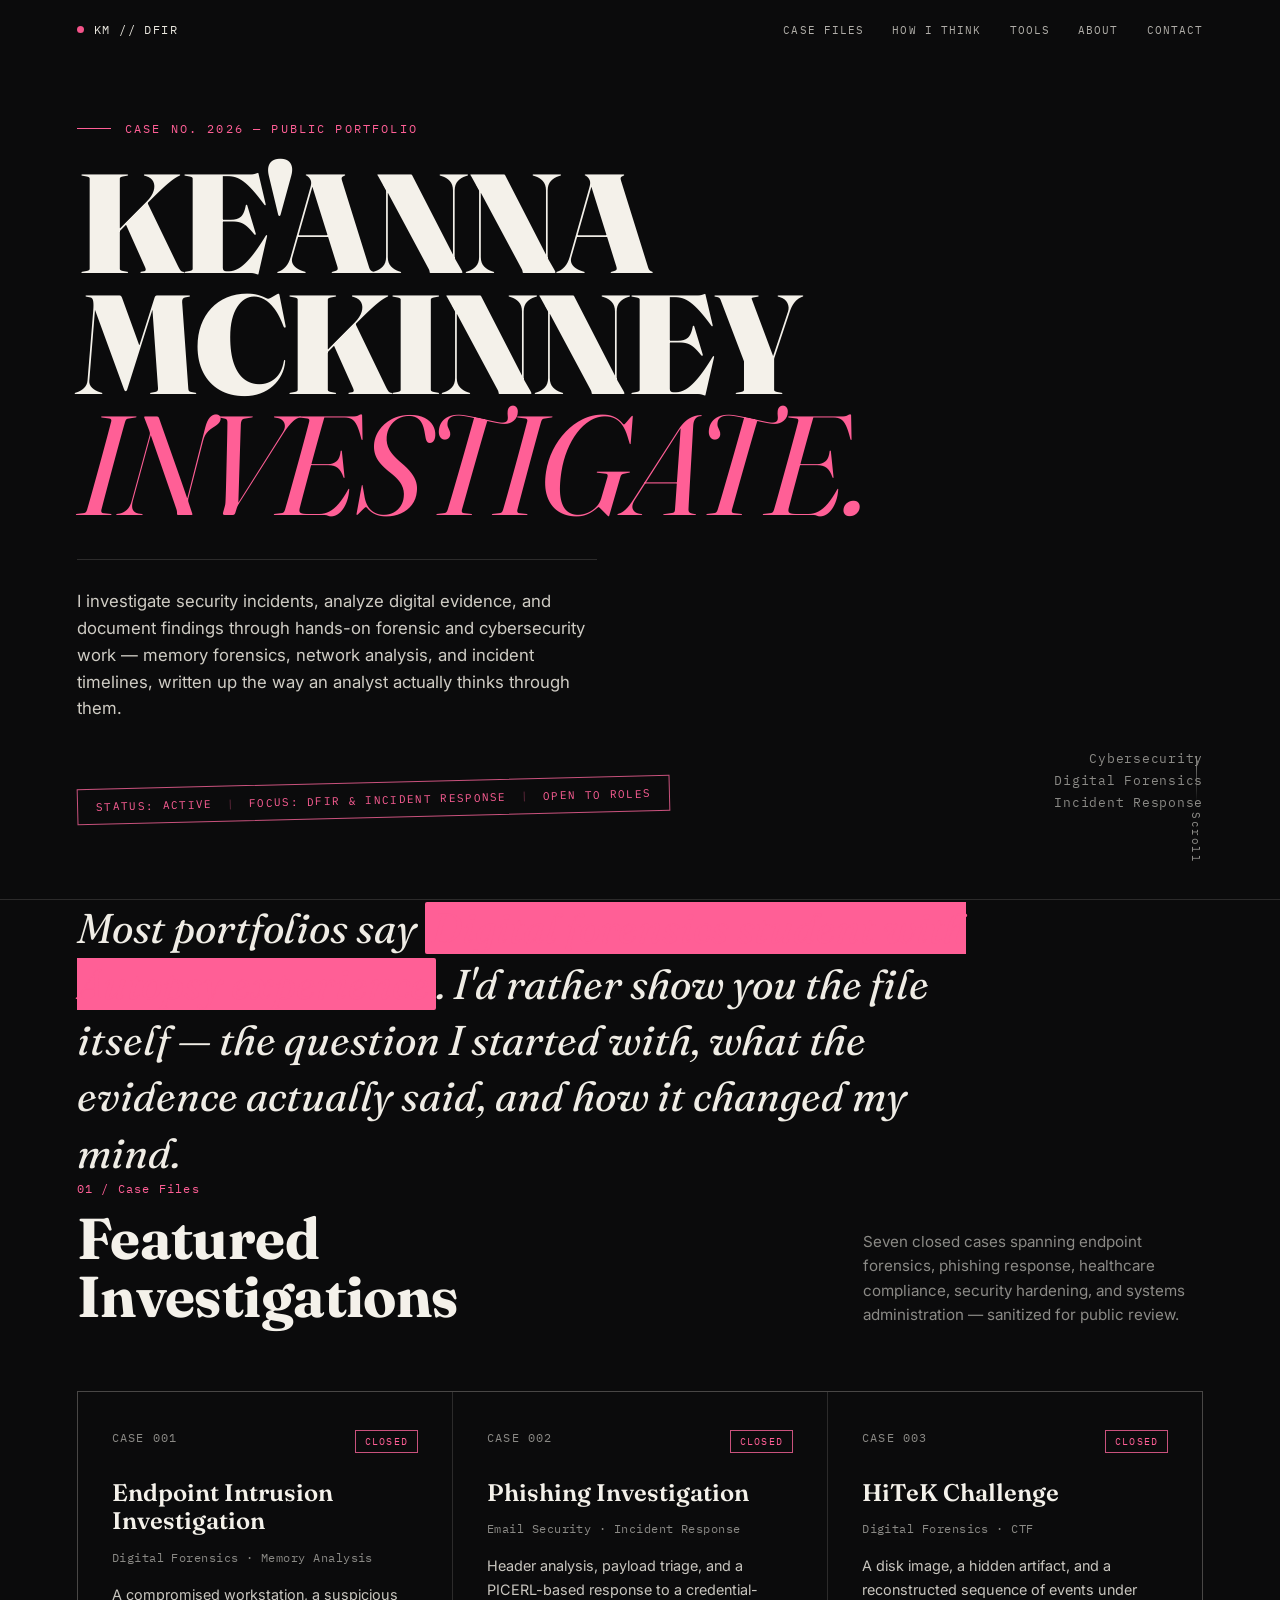
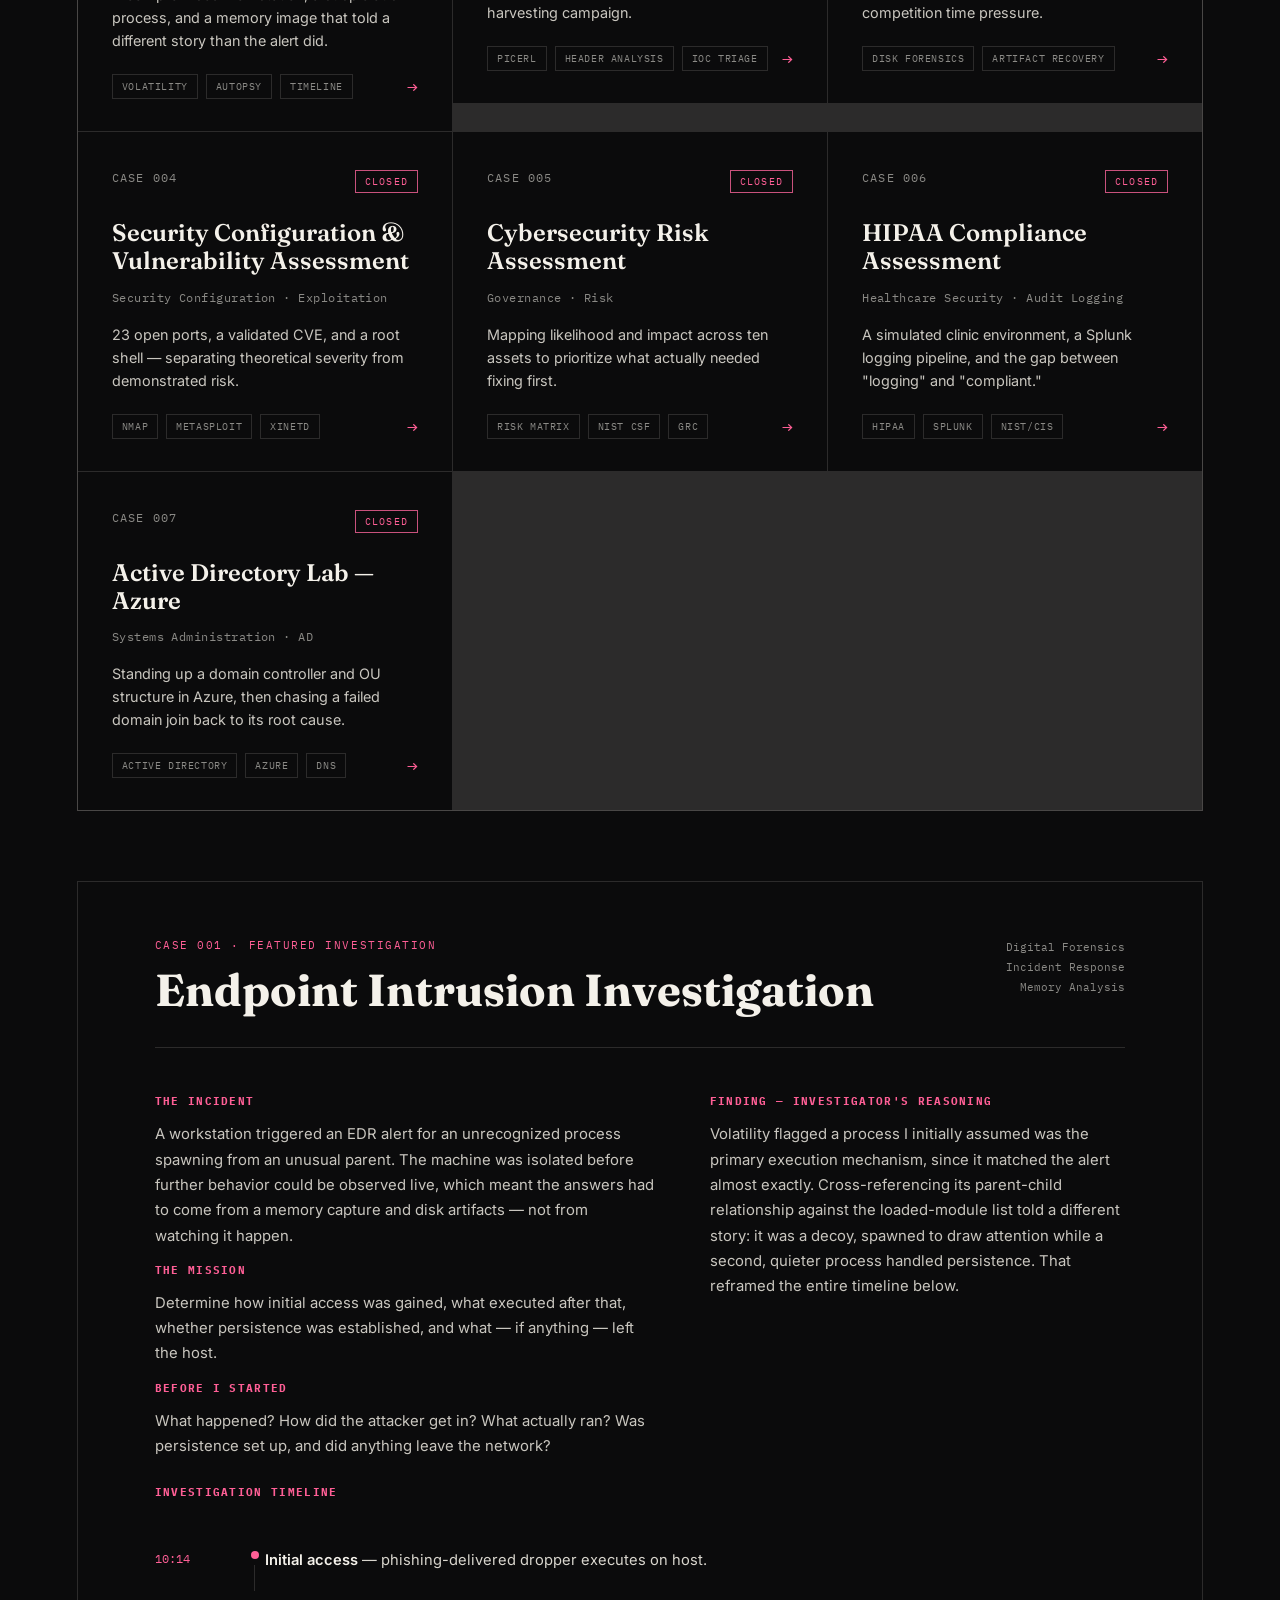
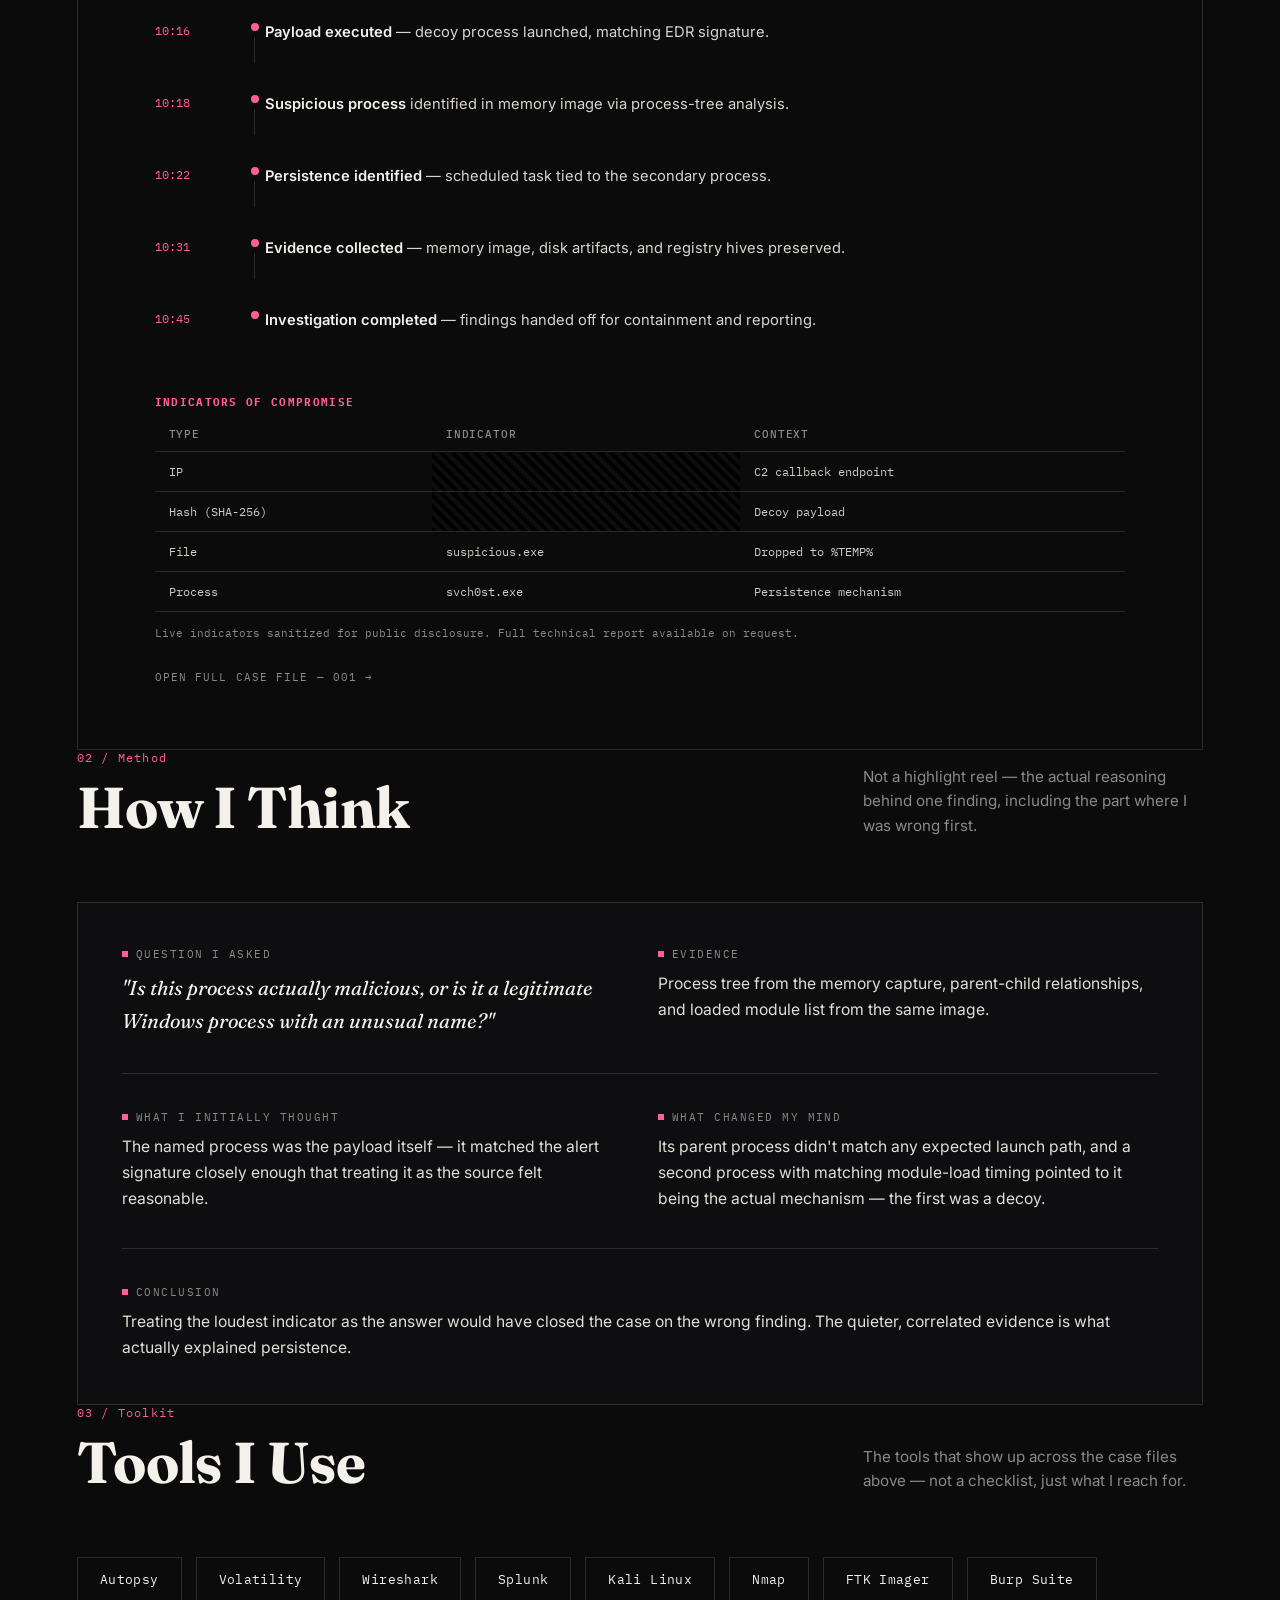
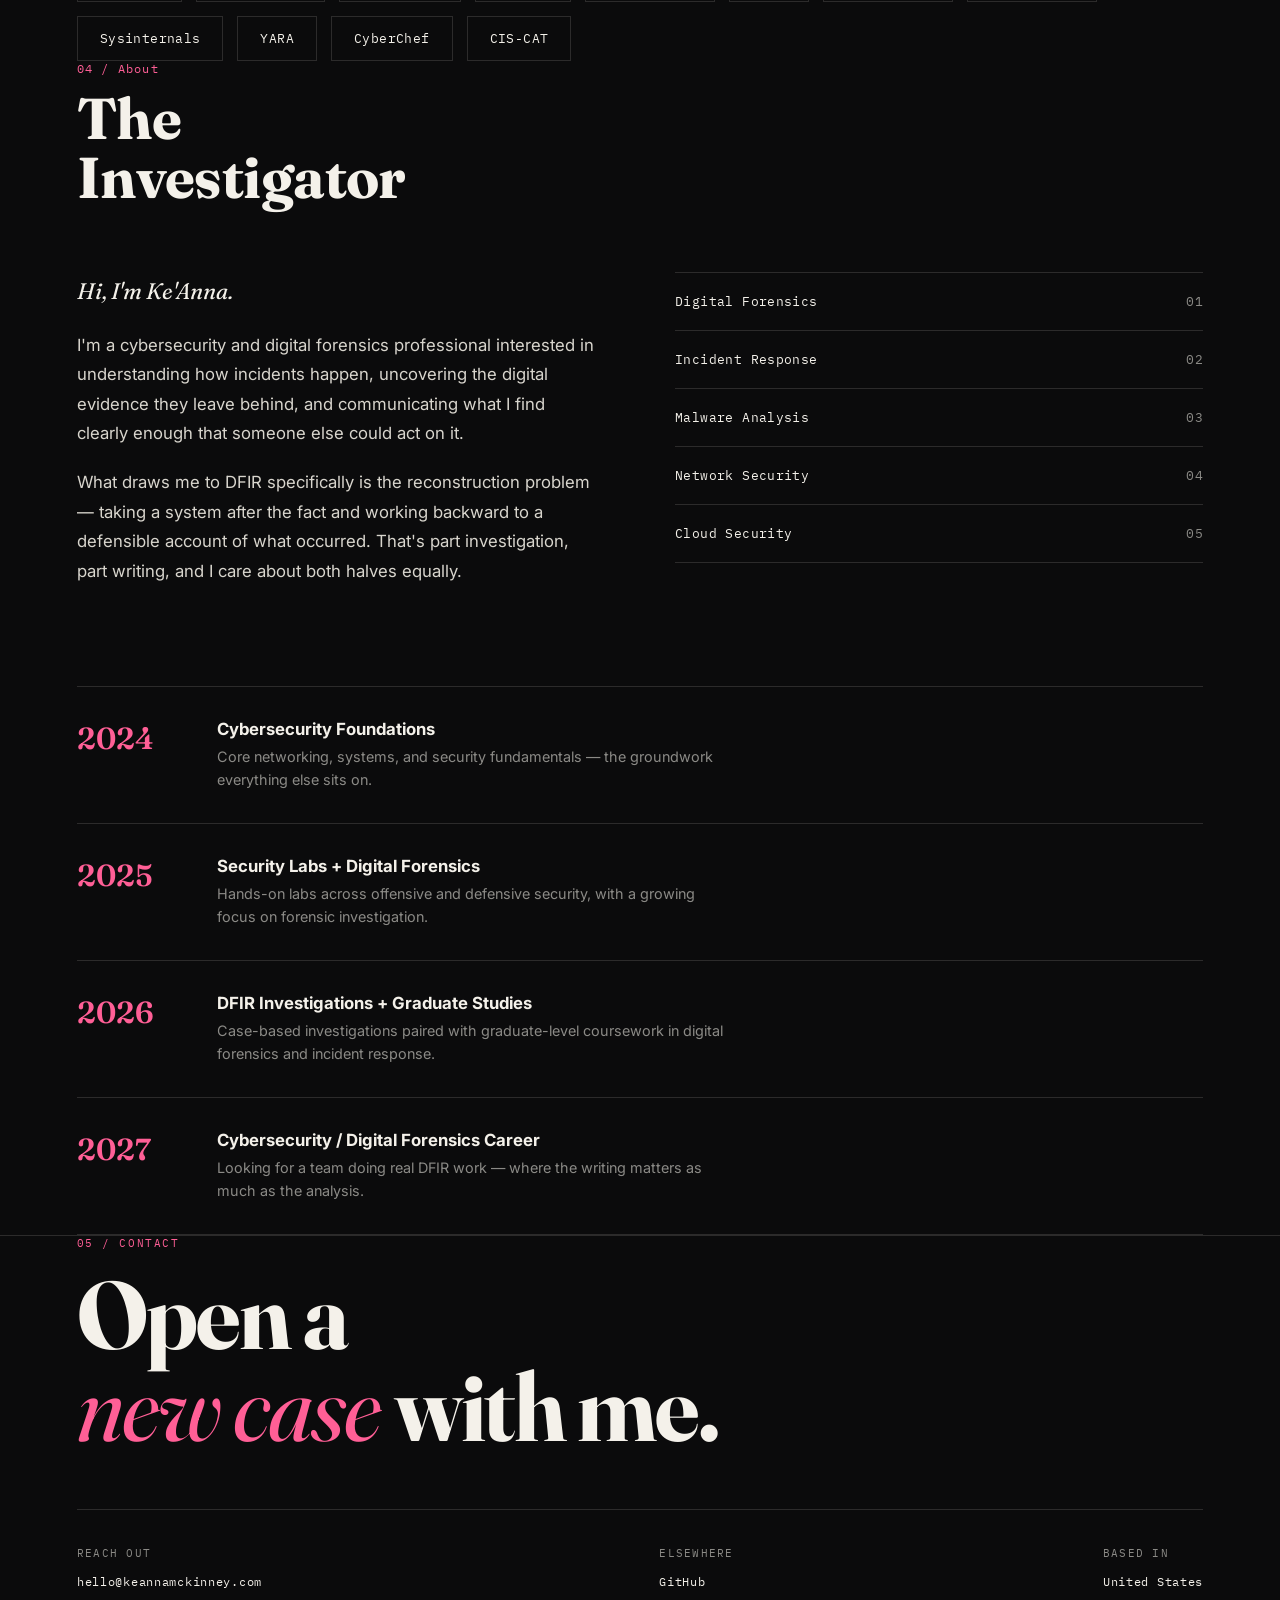
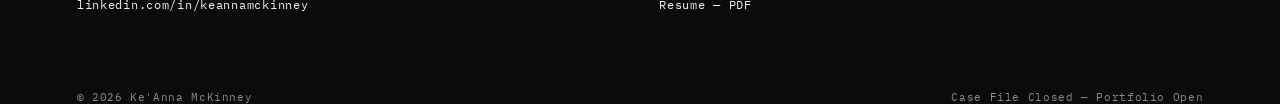
==== index.html @ 2698f594 "Initial commit - portfolio site" ====
<!DOCTYPE html>
<html lang="en">
<head>
<meta charset="UTF-8">
<meta name="viewport" content="width=device-width, initial-scale=1.0">
<title>Ke'Anna McKinney — Digital Forensics &amp; Incident Response</title>
<link rel="preconnect" href="https://fonts.googleapis.com">
<link rel="preconnect" href="https://fonts.gstatic.com" crossorigin>
<link href="https://fonts.googleapis.com/css2?family=Fraunces:ital,opsz,wght@0,9..144,300;0,9..144,400;0,9..144,600;0,9..144,700;0,9..144,900;1,9..144,400;1,9..144,500&family=IBM+Plex+Mono:wght@400;500;600&family=Inter:wght@300;400;500;600;700&display=swap" rel="stylesheet">
<link rel="stylesheet" href="styles.css">
</head>
<body>

<header class="nav">
  <div class="nav-mark"><span class="dot"></span>KM // DFIR</div>
  <nav class="links">
    <a href="#cases">Case Files</a>
    <a href="#think">How I Think</a>
    <a href="#tools">Tools</a>
    <a href="#about">About</a>
    <a href="#contact">Contact</a>
  </nav>
  <button class="nav-toggle" aria-label="Toggle menu" aria-expanded="false">Menu</button>
</header>

<!-- HERO -->
<section class="hero wrap">
  <div class="hero-grid">
    <div>
      <div class="eyebrow">Case No. 2026 — Public Portfolio</div>
      <h1 class="title">Ke'Anna<br>McKinney<em>Investigate.</em></h1>
      <p class="hero-sub">I investigate security incidents, analyze digital evidence, and document findings through hands-on forensic and cybersecurity work — memory forensics, network analysis, and incident timelines, written up the way an analyst actually thinks through them.</p>
      <div class="stamp">Status: Active <span class="pipe">|</span> Focus: DFIR &amp; Incident Response <span class="pipe">|</span> Open to Roles</div>
    </div>
    <div class="hero-role">
      <span>Cybersecurity</span>
      <span>Digital Forensics</span>
      <span>Incident Response</span>
    </div>
  </div>
  <div class="scroll-cue"><span class="stem"></span>Scroll</div>
</section>

<!-- STATEMENT -->
<section class="wrap reveal">
  <p class="statement">Most portfolios say <span class="redact">Digital forensics student with Autopsy experience</span>. I'd rather show you the file itself — the question I started with, what the evidence actually said, and how it changed my mind.</p>
</section>

<!-- CASE FILES -->
<section id="cases" class="wrap">
  <div class="section-head reveal">
    <div>
      <span class="section-num">01 / Case Files</span>
      <h2 class="section-title">Featured<br>Investigations</h2>
    </div>
    <p class="section-desc">Seven closed cases spanning endpoint forensics, phishing response, healthcare compliance, security hardening, and systems administration — sanitized for public review.</p>
  </div>

  <div class="case-grid reveal">
    <a class="case-card-link" href="case-001.html">
      <div class="case-card">
        <div class="case-top"><span class="case-id">CASE 001</span><span class="case-status">Closed</span></div>
        <div class="case-title">Endpoint Intrusion Investigation</div>
        <div class="case-focus">Digital Forensics · Memory Analysis</div>
        <p class="case-desc">A compromised workstation, a suspicious process, and a memory image that told a different story than the alert did.</p>
        <div class="case-tags"><span>Volatility</span><span>Autopsy</span><span>Timeline</span></div>
        <div class="case-arrow">→</div>
      </div>
    </a>
    <a class="case-card-link" href="case-002.html">
      <div class="case-card">
        <div class="case-top"><span class="case-id">CASE 002</span><span class="case-status">Closed</span></div>
        <div class="case-title">Phishing Investigation</div>
        <div class="case-focus">Email Security · Incident Response</div>
        <p class="case-desc">Header analysis, payload triage, and a PICERL-based response to a credential-harvesting campaign.</p>
        <div class="case-tags"><span>PICERL</span><span>Header Analysis</span><span>IOC Triage</span></div>
        <div class="case-arrow">→</div>
      </div>
    </a>
    <a class="case-card-link" href="case-003.html">
      <div class="case-card">
        <div class="case-top"><span class="case-id">CASE 003</span><span class="case-status">Closed</span></div>
        <div class="case-title">HiTeK Challenge</div>
        <div class="case-focus">Digital Forensics · CTF</div>
        <p class="case-desc">A disk image, a hidden artifact, and a reconstructed sequence of events under competition time pressure.</p>
        <div class="case-tags"><span>Disk Forensics</span><span>Artifact Recovery</span></div>
        <div class="case-arrow">→</div>
      </div>
    </a>
    <a class="case-card-link" href="case-004.html">
      <div class="case-card">
        <div class="case-top"><span class="case-id">CASE 004</span><span class="case-status">Closed</span></div>
        <div class="case-title">Security Configuration &amp; Vulnerability Assessment</div>
        <div class="case-focus">Security Configuration · Exploitation</div>
        <p class="case-desc">23 open ports, a validated CVE, and a root shell — separating theoretical severity from demonstrated risk.</p>
        <div class="case-tags"><span>Nmap</span><span>Metasploit</span><span>xinetd</span></div>
        <div class="case-arrow">→</div>
      </div>
    </a>
    <a class="case-card-link" href="case-005.html">
      <div class="case-card">
        <div class="case-top"><span class="case-id">CASE 005</span><span class="case-status">Closed</span></div>
        <div class="case-title">Cybersecurity Risk Assessment</div>
        <div class="case-focus">Governance · Risk</div>
        <p class="case-desc">Mapping likelihood and impact across ten assets to prioritize what actually needed fixing first.</p>
        <div class="case-tags"><span>Risk Matrix</span><span>NIST CSF</span><span>GRC</span></div>
        <div class="case-arrow">→</div>
      </div>
    </a>
    <a class="case-card-link" href="case-006.html">
      <div class="case-card">
        <div class="case-top"><span class="case-id">CASE 006</span><span class="case-status">Closed</span></div>
        <div class="case-title">HIPAA Compliance Assessment</div>
        <div class="case-focus">Healthcare Security · Audit Logging</div>
        <p class="case-desc">A simulated clinic environment, a Splunk logging pipeline, and the gap between "logging" and "compliant."</p>
        <div class="case-tags"><span>HIPAA</span><span>Splunk</span><span>NIST/CIS</span></div>
        <div class="case-arrow">→</div>
      </div>
    </a>
    <a class="case-card-link" href="case-007.html">
      <div class="case-card">
        <div class="case-top"><span class="case-id">CASE 007</span><span class="case-status">Closed</span></div>
        <div class="case-title">Active Directory Lab — Azure</div>
        <div class="case-focus">Systems Administration · AD</div>
        <p class="case-desc">Standing up a domain controller and OU structure in Azure, then chasing a failed domain join back to its root cause.</p>
        <div class="case-tags"><span>Active Directory</span><span>Azure</span><span>DNS</span></div>
        <div class="case-arrow">→</div>
      </div>
    </a>
  </div>

  <!-- FEATURED CASE STUDY -->
  <div class="featured reveal">
    <div class="feat-head">
      <div>
        <div class="feat-eyebrow">Case 001 · Featured Investigation</div>
        <div class="feat-title">Endpoint Intrusion Investigation</div>
      </div>
      <div class="feat-meta">Digital Forensics<br>Incident Response<br>Memory Analysis</div>
    </div>

    <div class="feat-cols">
      <div class="feat-block">
        <h4>The Incident</h4>
        <p>A workstation triggered an EDR alert for an unrecognized process spawning from an unusual parent. The machine was isolated before further behavior could be observed live, which meant the answers had to come from a memory capture and disk artifacts — not from watching it happen.</p>
        <h4>The Mission</h4>
        <p>Determine how initial access was gained, what executed after that, whether persistence was established, and what — if anything — left the host.</p>
        <h4>Before I Started</h4>
        <p>What happened? How did the attacker get in? What actually ran? Was persistence set up, and did anything leave the network?</p>
      </div>
      <div class="feat-block">
        <h4>Finding — Investigator's Reasoning</h4>
        <p>Volatility flagged a process I initially assumed was the primary execution mechanism, since it matched the alert almost exactly. Cross-referencing its parent-child relationship against the loaded-module list told a different story: it was a decoy, spawned to draw attention while a second, quieter process handled persistence. That reframed the entire timeline below.</p>
      </div>
    </div>

    <h4 style="font-family:var(--mono);font-size:11px;color:var(--pink);letter-spacing:.12em;text-transform:uppercase;margin-top:12px;">Investigation Timeline</h4>
    <div class="timeline">
      <div class="tl-row"><span class="tl-time">10:14</span><div class="tl-line"><span class="tl-dot"></span></div><span class="tl-text"><b>Initial access</b> — phishing-delivered dropper executes on host.</span></div>
      <div class="tl-row"><span class="tl-time">10:16</span><div class="tl-line"><span class="tl-dot"></span></div><span class="tl-text"><b>Payload executed</b> — decoy process launched, matching EDR signature.</span></div>
      <div class="tl-row"><span class="tl-time">10:18</span><div class="tl-line"><span class="tl-dot"></span></div><span class="tl-text"><b>Suspicious process</b> identified in memory image via process-tree analysis.</span></div>
      <div class="tl-row"><span class="tl-time">10:22</span><div class="tl-line"><span class="tl-dot"></span></div><span class="tl-text"><b>Persistence identified</b> — scheduled task tied to the secondary process.</span></div>
      <div class="tl-row"><span class="tl-time">10:31</span><div class="tl-line"><span class="tl-dot"></span></div><span class="tl-text"><b>Evidence collected</b> — memory image, disk artifacts, and registry hives preserved.</span></div>
      <div class="tl-row"><span class="tl-time">10:45</span><div class="tl-line"><span class="tl-dot"></span></div><span class="tl-text"><b>Investigation completed</b> — findings handed off for containment and reporting.</span></div>
    </div>

    <h4 style="font-family:var(--mono);font-size:11px;color:var(--pink);letter-spacing:.12em;text-transform:uppercase;margin-top:36px;">Indicators of Compromise</h4>
    <table class="ioc-table">
      <tr><th>Type</th><th>Indicator</th><th>Context</th></tr>
      <tr><td>IP</td><td class="redacted">xxx.xxx.xxx.xxx</td><td>C2 callback endpoint</td></tr>
      <tr><td>Hash (SHA-256)</td><td class="redacted">████████████████</td><td>Decoy payload</td></tr>
      <tr><td>File</td><td>suspicious.exe</td><td>Dropped to %TEMP%</td></tr>
      <tr><td>Process</td><td>svch0st.exe</td><td>Persistence mechanism</td></tr>
    </table>
    <p style="font-family:var(--mono);font-size:11px;color:var(--gray);margin-top:14px;">Live indicators sanitized for public disclosure. Full technical report available on request.</p>
    <a href="case-001.html" class="back-index" style="margin-top:30px;">Open Full Case File — 001 →</a>
  </div>
</section>

<!-- HOW I THINK -->
<section id="think" class="wrap">
  <div class="section-head reveal">
    <div>
      <span class="section-num">02 / Method</span>
      <h2 class="section-title">How I Think</h2>
    </div>
    <p class="section-desc">Not a highlight reel — the actual reasoning behind one finding, including the part where I was wrong first.</p>
  </div>

  <div class="reasoning-card reveal">
    <div class="reasoning-grid">
      <div>
        <div class="r-label">Question I Asked</div>
        <p class="r-text quote">"Is this process actually malicious, or is it a legitimate Windows process with an unusual name?"</p>
      </div>
      <div>
        <div class="r-label">Evidence</div>
        <p class="r-text">Process tree from the memory capture, parent-child relationships, and loaded module list from the same image.</p>
      </div>
      <div class="r-divider"></div>
      <div>
        <div class="r-label">What I Initially Thought</div>
        <p class="r-text">The named process was the payload itself — it matched the alert signature closely enough that treating it as the source felt reasonable.</p>
      </div>
      <div>
        <div class="r-label">What Changed My Mind</div>
        <p class="r-text">Its parent process didn't match any expected launch path, and a second process with matching module-load timing pointed to it being the actual mechanism — the first was a decoy.</p>
      </div>
      <div class="r-divider"></div>
      <div style="grid-column:1/-1;">
        <div class="r-label">Conclusion</div>
        <p class="r-text">Treating the loudest indicator as the answer would have closed the case on the wrong finding. The quieter, correlated evidence is what actually explained persistence.</p>
      </div>
    </div>
  </div>
</section>

<!-- TOOLS -->
<section id="tools" class="wrap">
  <div class="section-head reveal">
    <div>
      <span class="section-num">03 / Toolkit</span>
      <h2 class="section-title">Tools I Use</h2>
    </div>
    <p class="section-desc">The tools that show up across the case files above — not a checklist, just what I reach for.</p>
  </div>
  <div class="tool-grid reveal">
    <span class="tool-pill">Autopsy</span>
    <span class="tool-pill">Volatility</span>
    <span class="tool-pill">Wireshark</span>
    <span class="tool-pill">Splunk</span>
    <span class="tool-pill">Kali Linux</span>
    <span class="tool-pill">Nmap</span>
    <span class="tool-pill">FTK Imager</span>
    <span class="tool-pill">Burp Suite</span>
    <span class="tool-pill">Sysinternals</span>
    <span class="tool-pill">YARA</span>
    <span class="tool-pill">CyberChef</span>
    <span class="tool-pill">CIS-CAT</span>
  </div>
</section>

<!-- ABOUT -->
<section id="about" class="wrap">
  <div class="section-head reveal">
    <div>
      <span class="section-num">04 / About</span>
      <h2 class="section-title">The<br>Investigator</h2>
    </div>
  </div>

  <div class="about-grid reveal">
    <div class="about-text">
      <p>Hi, I'm Ke'Anna.</p>
      <p>I'm a cybersecurity and digital forensics professional interested in understanding how incidents happen, uncovering the digital evidence they leave behind, and communicating what I find clearly enough that someone else could act on it.</p>
      <p>What draws me to DFIR specifically is the reconstruction problem — taking a system after the fact and working backward to a defensible account of what occurred. That's part investigation, part writing, and I care about both halves equally.</p>
    </div>
    <div class="focus-list">
      <div class="focus-item"><span>Digital Forensics</span><span class="n">01</span></div>
      <div class="focus-item"><span>Incident Response</span><span class="n">02</span></div>
      <div class="focus-item"><span>Malware Analysis</span><span class="n">03</span></div>
      <div class="focus-item"><span>Network Security</span><span class="n">04</span></div>
      <div class="focus-item"><span>Cloud Security</span><span class="n">05</span></div>
    </div>
  </div>

  <div class="journey reveal" style="margin-top:80px;">
    <div class="j-row">
      <span class="j-year">2024</span>
      <div class="j-body"><b>Cybersecurity Foundations</b><p>Core networking, systems, and security fundamentals — the groundwork everything else sits on.</p></div>
    </div>
    <div class="j-row">
      <span class="j-year">2025</span>
      <div class="j-body"><b>Security Labs + Digital Forensics</b><p>Hands-on labs across offensive and defensive security, with a growing focus on forensic investigation.</p></div>
    </div>
    <div class="j-row">
      <span class="j-year">2026</span>
      <div class="j-body"><b>DFIR Investigations + Graduate Studies</b><p>Case-based investigations paired with graduate-level coursework in digital forensics and incident response.</p></div>
    </div>
    <div class="j-row">
      <span class="j-year">2027</span>
      <div class="j-body"><b>Cybersecurity / Digital Forensics Career</b><p>Looking for a team doing real DFIR work — where the writing matters as much as the analysis.</p></div>
    </div>
  </div>
</section>

<!-- CONTACT / FOOTER -->
<footer id="contact" class="wrap">
  <div class="reveal">
    <div class="feat-eyebrow" style="margin-bottom:18px;">05 / Contact</div>
    <div class="foot-cta">Open a<br><em>new case</em> with me.</div>
  </div>
  <div class="foot-grid reveal">
    <div class="foot-col">
      <div class="label">Reach Out</div>
      <a href="mailto:hello@keannamckinney.com">hello@keannamckinney.com</a>
      <a href="#">linkedin.com/in/keannamckinney</a>
    </div>
    <div class="foot-col">
      <div class="label">Elsewhere</div>
      <a href="#">GitHub</a>
      <a href="#">Resume — PDF</a>
    </div>
    <div class="foot-col">
      <div class="label">Based In</div>
      <a href="#" style="pointer-events:none;">United States</a>
    </div>
  </div>
  <div class="foot-bottom">
    <span>© 2026 Ke'Anna McKinney</span>
    <span>Case File Closed — Portfolio Open</span>
  </div>
</footer>

<script src="script.js"></script>

</body>
</html>
---- styles.css ----
:root{
    --ink:#0b0b0c;
    --paper:#f4f1ea;
    --pink:#ff5f96;
    --pink-dim:#c9527d;
    --rose-deep:#7a2340;
    --gray:#8b8a86;
    --gray-dark:#4a4947;
    --line: rgba(244,241,234,0.14);
    --line-dark: rgba(11,11,12,0.12);
    --mono: 'IBM Plex Mono', monospace;
    --serif: 'Fraunces', serif;
    --sans: 'Inter', sans-serif;
  }
  *{margin:0;padding:0;box-sizing:border-box;}
  html{scroll-behavior:smooth;}
  body{
    background:var(--ink);
    color:var(--paper);
    font-family:var(--sans);
    overflow-x:hidden;
    -webkit-font-smoothing:antialiased;
  }
  ::selection{background:var(--pink);color:var(--ink);}

  a{color:inherit;text-decoration:none;}

  .wrap{max-width:1280px;margin:0 auto;padding:0 6vw;}

  /* ---------- scroll reveal ---------- */
  .reveal{opacity:0;transform:translateY(28px);transition:opacity .9s cubic-bezier(.16,.8,.24,1), transform .9s cubic-bezier(.16,.8,.24,1);}
  .reveal.in{opacity:1;transform:translateY(0);}
  @media (prefers-reduced-motion: reduce){
    .reveal{opacity:1;transform:none;transition:none;}
    html{scroll-behavior:auto;}
  }

  /* ---------- nav ---------- */
  header.nav{
    position:fixed;top:0;left:0;right:0;z-index:100;
    display:flex;align-items:center;justify-content:space-between;
    padding:22px 6vw;
    mix-blend-mode:difference;
  }
  .nav-mark{
    font-family:var(--mono);font-size:12px;letter-spacing:.12em;
    display:flex;align-items:center;gap:10px;
  }
  .nav-mark .dot{width:7px;height:7px;border-radius:50%;background:var(--pink);display:inline-block;animation:blink 2.4s infinite;}
  @keyframes blink{0%,100%{opacity:1;}50%{opacity:.25;}}
  nav.links{display:flex;gap:28px;font-family:var(--mono);font-size:11px;letter-spacing:.1em;text-transform:uppercase;}
  nav.links a{opacity:.75;transition:opacity .2s;position:relative;}
  nav.links a:hover{opacity:1;}
  .nav-toggle{display:none;font-family:var(--mono);font-size:11px;letter-spacing:.1em;background:none;border:1px solid var(--paper);color:var(--paper);padding:8px 12px;cursor:pointer;}

  /* ---------- hero ---------- */
  .hero{
    min-height:100svh;
    display:flex;flex-direction:column;justify-content:center;
    position:relative;
    padding-top:120px;padding-bottom:80px;
    border-bottom:1px solid var(--line);
  }
  .hero-grid{
    display:grid;grid-template-columns: 1fr auto;gap:40px;align-items:end;
  }
  .eyebrow{
    font-family:var(--mono);font-size:12px;letter-spacing:.18em;text-transform:uppercase;
    color:var(--pink);margin-bottom:26px;display:flex;align-items:center;gap:14px;
  }
  .eyebrow::before{content:'';width:34px;height:1px;background:var(--pink);display:inline-block;}
  h1.title{
    font-family:var(--serif);
    font-weight:900;
    font-size:clamp(3.4rem, 11vw, 9.2rem);
    line-height:.86;
    letter-spacing:-.02em;
    text-transform:uppercase;
  }
  h1.title em{
    font-style:italic;font-weight:400;color:var(--pink);
    display:block;
  }
  .hero-sub{
    max-width:520px;
    font-size:1.05rem;
    line-height:1.6;
    color:#cfccc4;
    margin-top:34px;
    padding-top:28px;
    border-top:1px solid var(--line);
  }
  .hero-role{
    font-family:var(--mono);font-size:12.5px;letter-spacing:.06em;color:var(--gray);
    display:flex;flex-direction:column;gap:6px;text-align:right;
    padding-bottom:8px;
  }
  .stamp{
    margin-top:60px;
    display:inline-flex;align-items:center;gap:14px;
    border:1px solid var(--pink-dim);
    padding:10px 18px;
    font-family:var(--mono);font-size:11px;letter-spacing:.12em;text-transform:uppercase;color:var(--pink);
    transform:rotate(-1.4deg);
    width:fit-content;
  }
  .stamp .pipe{opacity:.4;}

  .scroll-cue{
    position:absolute;bottom:36px;right:6vw;
    font-family:var(--mono);font-size:10.5px;letter-spacing:.15em;color:var(--gray);
    display:flex;align-items:center;gap:10px;
    writing-mode:vertical-rl;
  }
  .scroll-cue .stem{width:1px;height:46px;background:linear-gradient(var(--gray),transparent);}

  /* ---------- section shared ---------- */
  section{padding:120px 0;position:relative;}
  .section-head{
    display:flex;justify-content:space-between;align-items:flex-end;
    gap:24px;margin-bottom:64px;flex-wrap:wrap;
  }
  .section-num{
    font-family:var(--mono);font-size:12px;color:var(--pink);letter-spacing:.1em;margin-bottom:14px;display:block;
  }
  h2.section-title{
    font-family:var(--serif);font-weight:700;font-size:clamp(2.1rem,4.6vw,3.6rem);
    letter-spacing:-.01em;line-height:1.02;
  }
  .section-desc{max-width:340px;color:var(--gray);font-size:.95rem;line-height:1.6;}

  /* ---------- intro statement ---------- */
  .statement{
    font-family:var(--serif);font-weight:400;font-style:italic;
    font-size:clamp(1.5rem,3.4vw,2.6rem);
    line-height:1.35;color:#efece5;
    max-width:920px;
  }
  .statement .redact{
    background:var(--pink);color:var(--pink);border-radius:2px;
    padding:0 6px;cursor:default;
    transition:color .35s ease, background .35s ease;
  }
  .statement .redact:hover{background:transparent;color:var(--pink);outline:1px solid var(--pink-dim);}

  /* ---------- case files ---------- */
  .case-grid{
    display:grid;grid-template-columns:repeat(auto-fit,minmax(310px,1fr));
    gap:1px;background:var(--line);
    border:1px solid var(--line);
  }
  .case-card{
    background:var(--ink);
    padding:38px 34px 32px;
    position:relative;
    transition:background .3s ease;
    cursor:pointer;
  }
  .case-card:hover{background:#141416;}
  .case-top{display:flex;justify-content:space-between;align-items:flex-start;margin-bottom:26px;}
  .case-id{font-family:var(--mono);font-size:12px;color:var(--gray);letter-spacing:.1em;}
  .case-status{
    font-family:var(--mono);font-size:10px;letter-spacing:.12em;text-transform:uppercase;
    color:var(--pink);border:1px solid var(--pink-dim);padding:4px 9px;
  }
  .case-title{
    font-family:var(--serif);font-weight:600;font-size:1.5rem;line-height:1.18;margin-bottom:14px;
  }
  .case-focus{font-family:var(--mono);font-size:11.5px;color:var(--gray);letter-spacing:.04em;margin-bottom:18px;}
  .case-desc{font-size:.9rem;color:#c9c6bf;line-height:1.6;margin-bottom:22px;}
  .case-tags{display:flex;flex-wrap:wrap;gap:8px;}
  .case-tags span{
    font-family:var(--mono);font-size:10px;letter-spacing:.06em;text-transform:uppercase;
    color:var(--gray);border:1px solid var(--line);padding:5px 9px;
  }
  .case-arrow{
    position:absolute;bottom:32px;right:34px;
    font-family:var(--mono);font-size:18px;color:var(--pink);
    transform:translateX(0);transition:transform .25s ease;
  }
  .case-card:hover .case-arrow{transform:translateX(6px);}

  /* ---------- featured case study ---------- */
  .featured{
    border:1px solid var(--line);
    padding:56px 6vw 64px;
    margin-top:70px;
    position:relative;
  }
  .feat-head{display:flex;justify-content:space-between;flex-wrap:wrap;gap:20px;margin-bottom:44px;padding-bottom:30px;border-bottom:1px solid var(--line);}
  .feat-eyebrow{font-family:var(--mono);font-size:11px;color:var(--pink);letter-spacing:.14em;text-transform:uppercase;margin-bottom:10px;}
  .feat-title{font-family:var(--serif);font-weight:700;font-size:clamp(1.8rem,3.6vw,2.8rem);}
  .feat-meta{font-family:var(--mono);font-size:11px;color:var(--gray);text-align:right;line-height:1.8;}

  .timeline{
    display:flex;flex-direction:column;gap:0;margin:36px 0 46px;
  }
  .tl-row{
    display:grid;grid-template-columns:90px 20px 1fr;gap:0;align-items:start;
    padding:16px 0;
  }
  .tl-time{font-family:var(--mono);font-size:12px;color:var(--pink);}
  .tl-line{display:flex;flex-direction:column;align-items:center;height:100%;}
  .tl-dot{width:8px;height:8px;border-radius:50%;background:var(--pink);flex-shrink:0;}
  .tl-row:not(:last-child) .tl-line::after{content:'';width:1px;flex:1;background:var(--line);margin-top:6px;min-height:26px;}
  .tl-text{font-size:.92rem;color:#d8d5cd;padding-bottom:4px;}
  .tl-text b{color:var(--paper);font-weight:600;}

  .ioc-table{width:100%;border-collapse:collapse;font-family:var(--mono);font-size:12px;margin-top:8px;}
  .ioc-table th{
    text-align:left;color:var(--gray);text-transform:uppercase;letter-spacing:.08em;
    font-weight:500;padding:10px 14px;border-bottom:1px solid var(--line);font-size:10.5px;
  }
  .ioc-table td{padding:12px 14px;border-bottom:1px solid var(--line);color:#cfccc4;}
  .ioc-table .redacted{
    background:repeating-linear-gradient(45deg,#000,#000 4px,#0d0d0d 4px,#0d0d0d 8px);
    color:transparent;user-select:none;border-radius:1px;
  }

  .feat-cols{display:grid;grid-template-columns:1.2fr 1fr;gap:56px;margin-top:46px;}
  @media(max-width:860px){.feat-cols{grid-template-columns:1fr;}}
  .feat-block h4{
    font-family:var(--mono);font-size:11px;color:var(--pink);letter-spacing:.12em;text-transform:uppercase;margin-bottom:14px;
  }
  .feat-block p{font-size:.93rem;color:#c9c6bf;line-height:1.7;margin-bottom:14px;}

  /* ---------- how I think ---------- */
  .reasoning-card{
    border:1px solid var(--line);padding:44px;position:relative;background:#0e0e10;
  }
  .reasoning-grid{display:grid;grid-template-columns:repeat(2,1fr);gap:36px;}
  @media(max-width:760px){.reasoning-grid{grid-template-columns:1fr;}}
  .r-label{font-family:var(--mono);font-size:10.5px;letter-spacing:.14em;text-transform:uppercase;color:var(--gray);margin-bottom:10px;display:flex;align-items:center;gap:8px;}
  .r-label::before{content:'';width:6px;height:6px;background:var(--pink);display:inline-block;}
  .r-text{font-size:.98rem;line-height:1.65;color:#e2dfd7;}
  .r-text.quote{font-family:var(--serif);font-style:italic;font-size:1.25rem;color:var(--paper);}
  .r-divider{grid-column:1/-1;height:1px;background:var(--line);}

  /* ---------- tools ---------- */
  .tool-grid{display:flex;flex-wrap:wrap;gap:14px;}
  .tool-pill{
    font-family:var(--mono);font-size:13px;letter-spacing:.03em;
    padding:13px 22px;border:1px solid var(--line);
    transition:.25s;cursor:default;
  }
  .tool-pill:hover{border-color:var(--pink);color:var(--pink);transform:translateY(-3px);}

  /* ---------- learning journey ---------- */
  .journey{display:flex;flex-direction:column;}
  .j-row{
    display:grid;grid-template-columns:110px 1fr;gap:30px;
    padding:32px 0;border-top:1px solid var(--line);
  }
  .j-row:last-child{border-bottom:1px solid var(--line);}
  .j-year{font-family:var(--serif);font-size:1.9rem;font-weight:600;color:var(--pink);}
  .j-body b{display:block;font-size:1.05rem;margin-bottom:6px;color:var(--paper);}
  .j-body p{color:var(--gray);font-size:.9rem;line-height:1.6;max-width:520px;}

  /* ---------- about ---------- */
  .about-grid{display:grid;grid-template-columns:1fr 1fr;gap:70px;align-items:start;}
  @media(max-width:860px){.about-grid{grid-template-columns:1fr;}}
  .about-text p{font-size:1.05rem;line-height:1.75;color:#d8d5cd;margin-bottom:20px;max-width:520px;}
  .about-text p:first-child{font-family:var(--serif);font-size:1.4rem;font-style:italic;color:var(--paper);}
  .focus-list{display:flex;flex-direction:column;}
  .focus-item{
    display:flex;justify-content:space-between;align-items:center;
    padding:20px 0;border-top:1px solid var(--line);font-family:var(--mono);font-size:13px;letter-spacing:.03em;
  }
  .focus-item:last-child{border-bottom:1px solid var(--line);}
  .focus-item span.n{color:var(--gray);}

  /* ---------- contact / footer ---------- */
  footer{
    padding:130px 0 50px;border-top:1px solid var(--line);
  }
  .foot-cta{
    font-family:var(--serif);font-weight:700;
    font-size:clamp(2.4rem,8vw,6rem);line-height:.96;letter-spacing:-.02em;
    margin-bottom:56px;
  }
  .foot-cta em{font-style:italic;color:var(--pink);font-weight:400;}
  .foot-grid{display:flex;justify-content:space-between;flex-wrap:wrap;gap:36px;padding-top:36px;border-top:1px solid var(--line);}
  .foot-col{font-family:var(--mono);font-size:12px;letter-spacing:.06em;}
  .foot-col .label{color:var(--gray);text-transform:uppercase;letter-spacing:.12em;font-size:10.5px;margin-bottom:14px;}
  .foot-col a{display:block;margin-bottom:8px;color:var(--paper);transition:color .2s;}
  .foot-col a:hover{color:var(--pink);}
  .foot-bottom{margin-top:70px;display:flex;justify-content:space-between;flex-wrap:wrap;gap:10px;font-family:var(--mono);font-size:10.5px;color:var(--gray);letter-spacing:.06em;}

  @media(max-width:760px){
    .nav-toggle{display:block;}
    nav.links{
      display:none;position:fixed;top:64px;left:0;right:0;
      flex-direction:column;gap:0;background:var(--ink);
      border-top:1px solid var(--line);border-bottom:1px solid var(--line);
      padding:8px 6vw;mix-blend-mode:normal;
    }
    nav.links.open{display:flex;}
    nav.links a{padding:14px 0;border-bottom:1px solid var(--line);}
    nav.links a:last-child{border-bottom:none;}
    .hero-grid{grid-template-columns:1fr;}
    .hero-role{text-align:left;flex-direction:row;flex-wrap:wrap;}
    section{padding:80px 0;}
    .featured{padding:40px 5vw 44px;}
    .tl-row{grid-template-columns:70px 16px 1fr;}
  }

/* ---------- case page additions ---------- */
.breadcrumb{
  font-family:var(--mono);font-size:11px;letter-spacing:.1em;text-transform:uppercase;
  color:var(--gray);margin-top:130px;margin-bottom:36px;display:flex;align-items:center;gap:10px;
}
.breadcrumb a{color:var(--gray);transition:color .2s;}
.breadcrumb a:hover{color:var(--pink);}
.breadcrumb .sep{opacity:.4;}
.breadcrumb .current{color:var(--paper);}

.case-page-hero{padding-bottom:50px;border-bottom:1px solid var(--line);}
.case-page-hero .feat-eyebrow{margin-bottom:16px;}
.case-page-hero h1.feat-title{
  font-family:var(--serif);font-weight:700;font-size:clamp(2.2rem,5.4vw,4rem);line-height:1.02;margin-bottom:24px;
}
.case-page-hero .feat-meta{text-align:left;margin-top:10px;}
.case-page-hero .case-tags{margin-top:26px;}

.case-body{padding-top:70px;}

.case-nav-footer{
  display:flex;justify-content:space-between;gap:20px;flex-wrap:wrap;
  padding:44px 0;margin-top:20px;border-top:1px solid var(--line);
}
.case-nav-link{
  font-family:var(--mono);font-size:12px;letter-spacing:.08em;text-transform:uppercase;
  color:var(--gray);display:flex;flex-direction:column;gap:8px;transition:color .2s;max-width:46%;
}
.case-nav-link:hover{color:var(--pink);}
.case-nav-link .dir{font-size:10px;color:var(--pink);}
.case-nav-link.next{text-align:right;align-items:flex-end;}
.case-nav-link .title{font-family:var(--serif);font-style:italic;font-size:1.2rem;color:var(--paper);letter-spacing:0;text-transform:none;}
.case-nav-link:hover .title{color:var(--pink);}

.back-index{
  font-family:var(--mono);font-size:11px;letter-spacing:.1em;text-transform:uppercase;color:var(--gray);
  display:inline-flex;align-items:center;gap:8px;margin-top:8px;transition:color .2s;
}
.back-index:hover{color:var(--pink);}

.case-card-link{display:block;}

@media(max-width:760px){
  .breadcrumb{margin-top:100px;}
  .case-nav-link{max-width:100%;}
  .case-nav-footer{flex-direction:column;}
  .case-nav-link.next{align-items:flex-start;text-align:left;}
}

/* ---------- case screenshot gallery ---------- */
.shot{
  margin:36px 0;border:1px solid var(--line);background:#0e0e10;
}
.shot img{display:block;width:100%;height:auto;border-bottom:1px solid var(--line);}
.shot-caption{
  padding:14px 20px;font-family:var(--mono);font-size:11.5px;color:var(--gray);
  letter-spacing:.02em;line-height:1.6;
}
.shot-caption b{color:var(--paper);font-weight:600;}
.shot-row{display:grid;grid-template-columns:1fr 1fr;gap:24px;margin:36px 0;}
@media(max-width:760px){.shot-row{grid-template-columns:1fr;}}
.shot-row .shot{margin:0;}
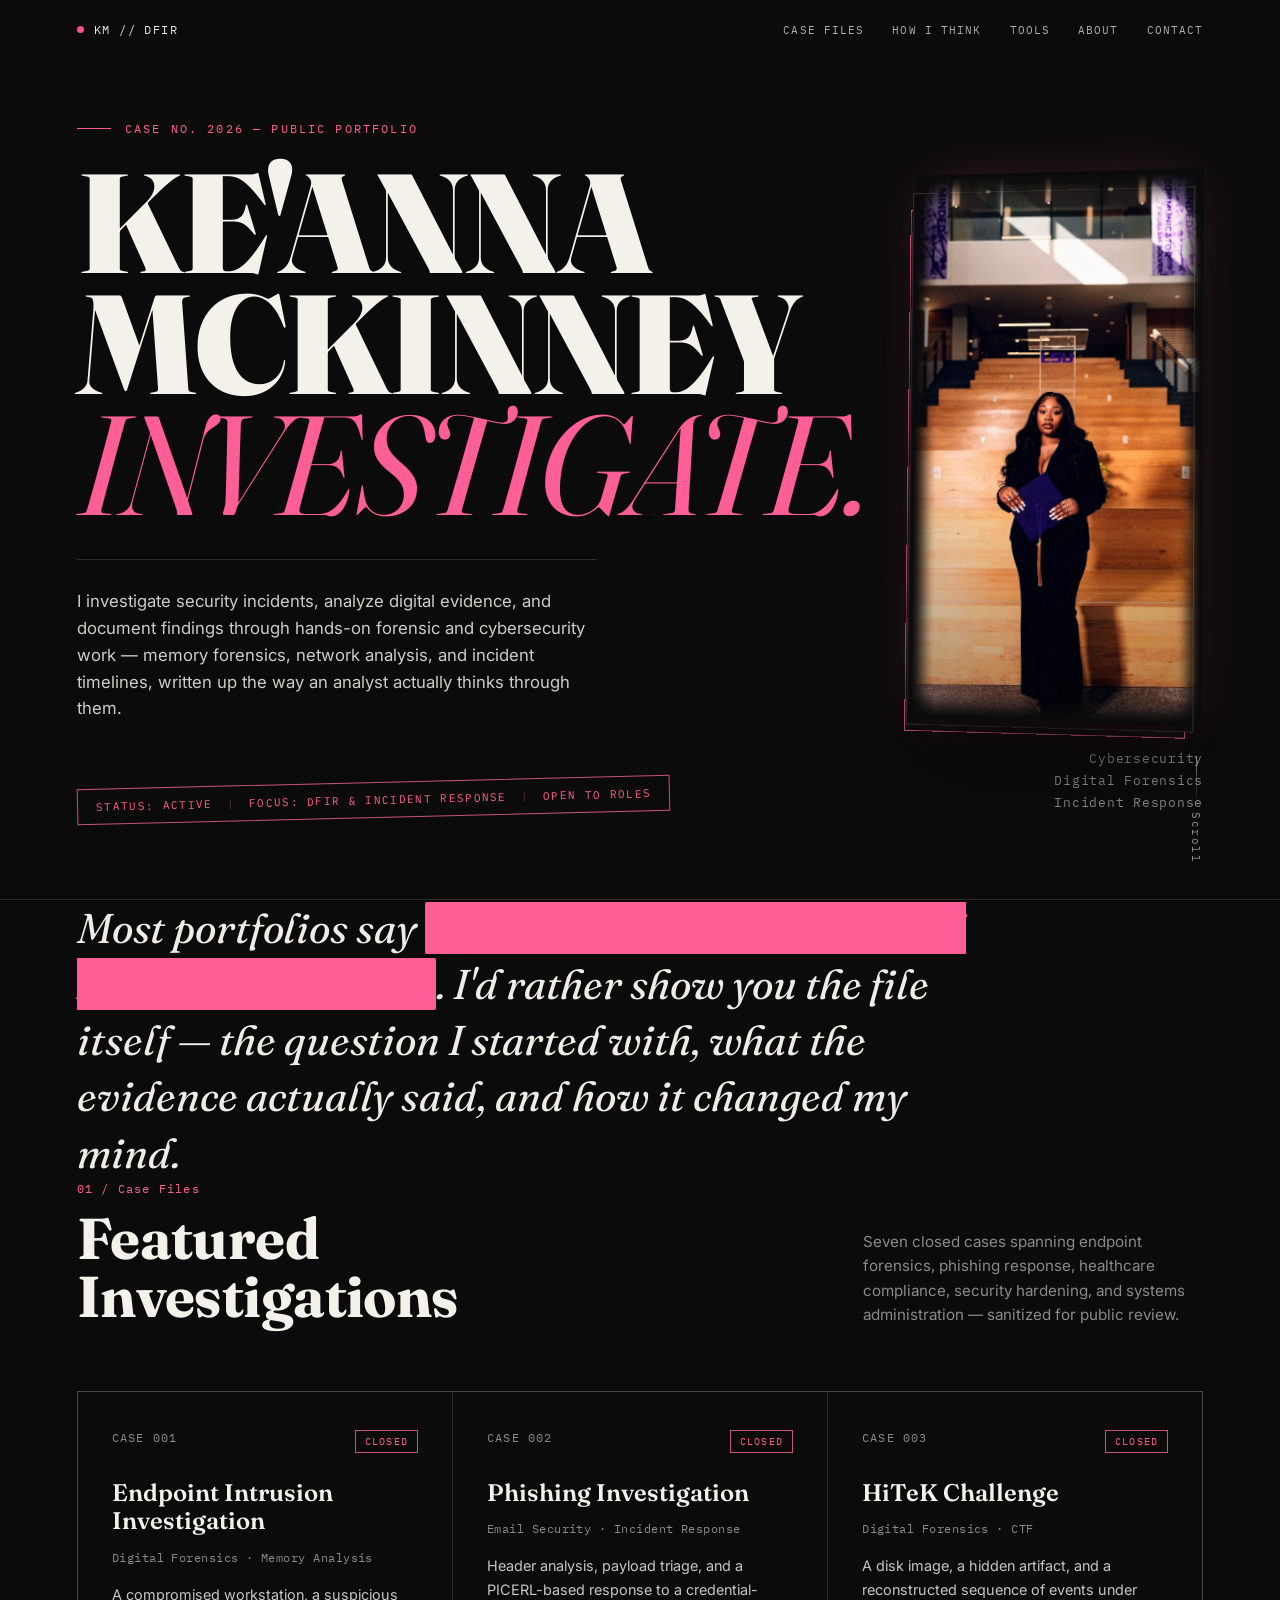
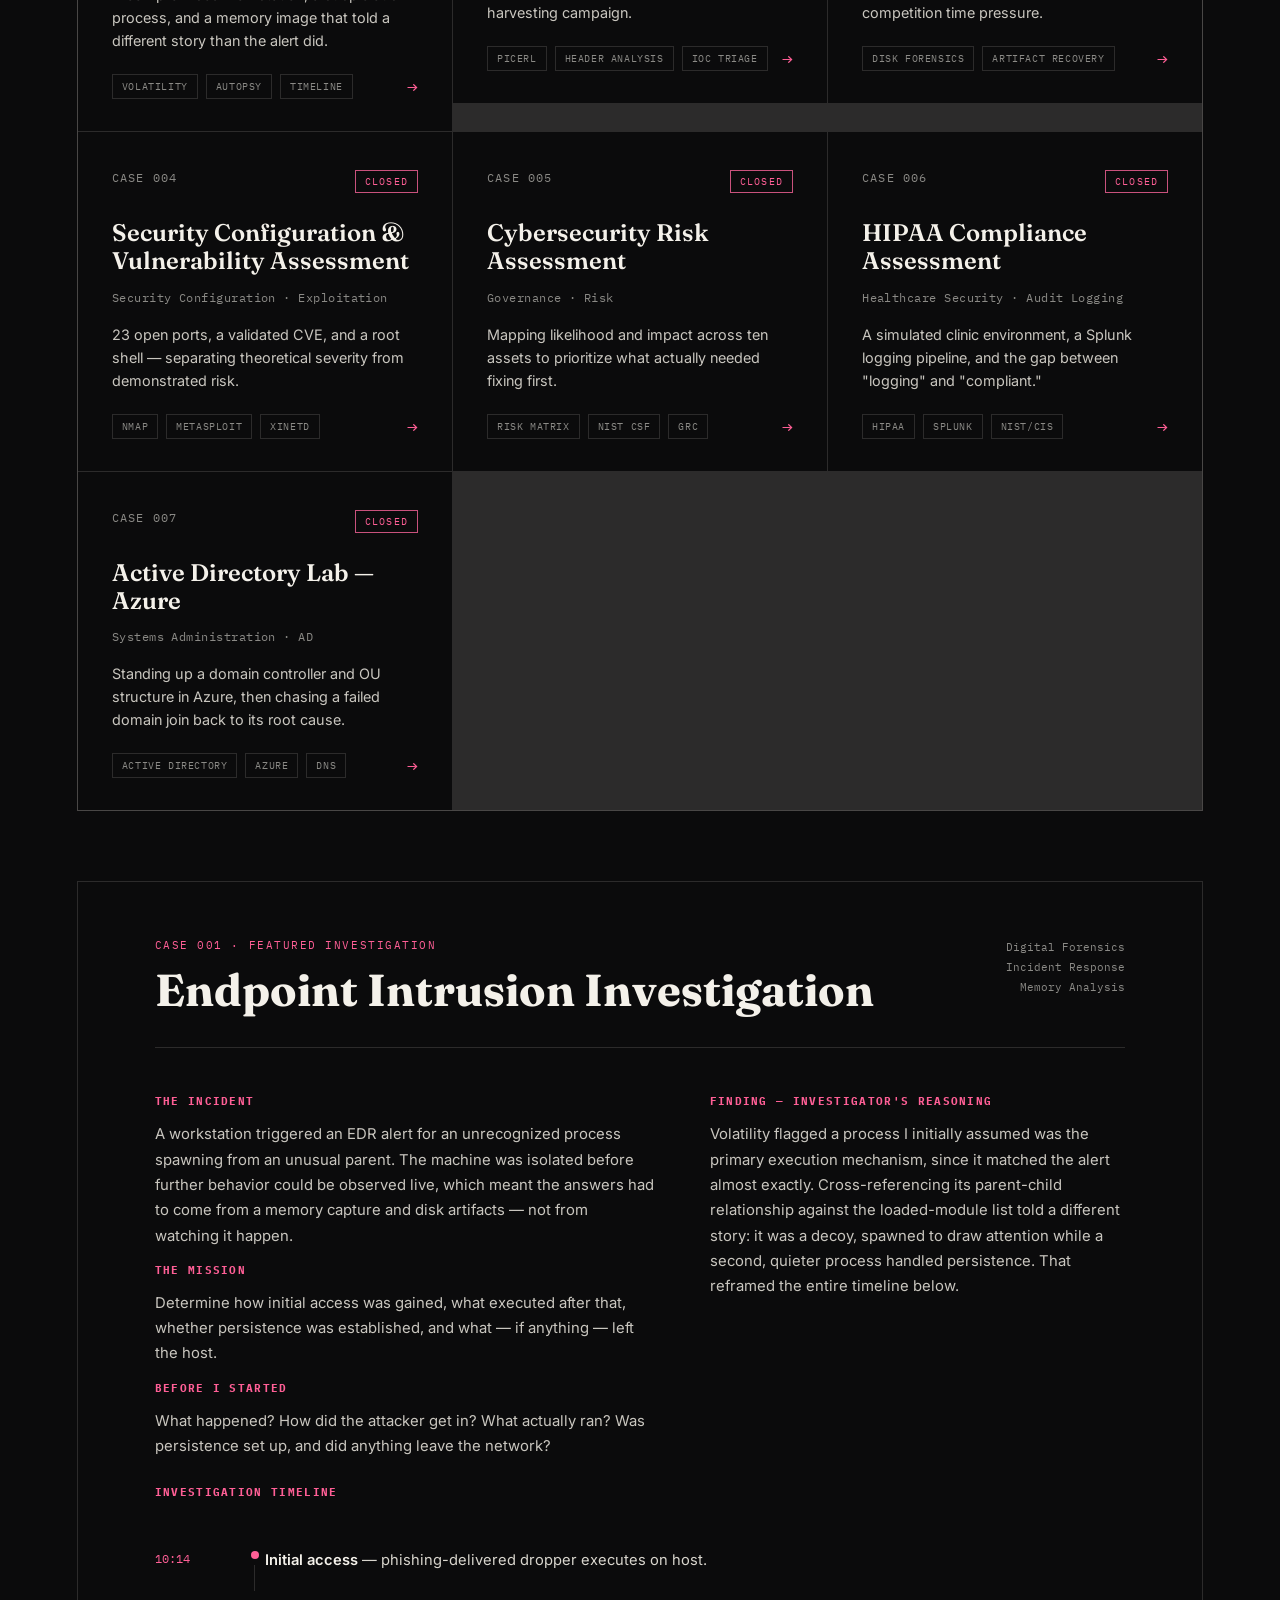
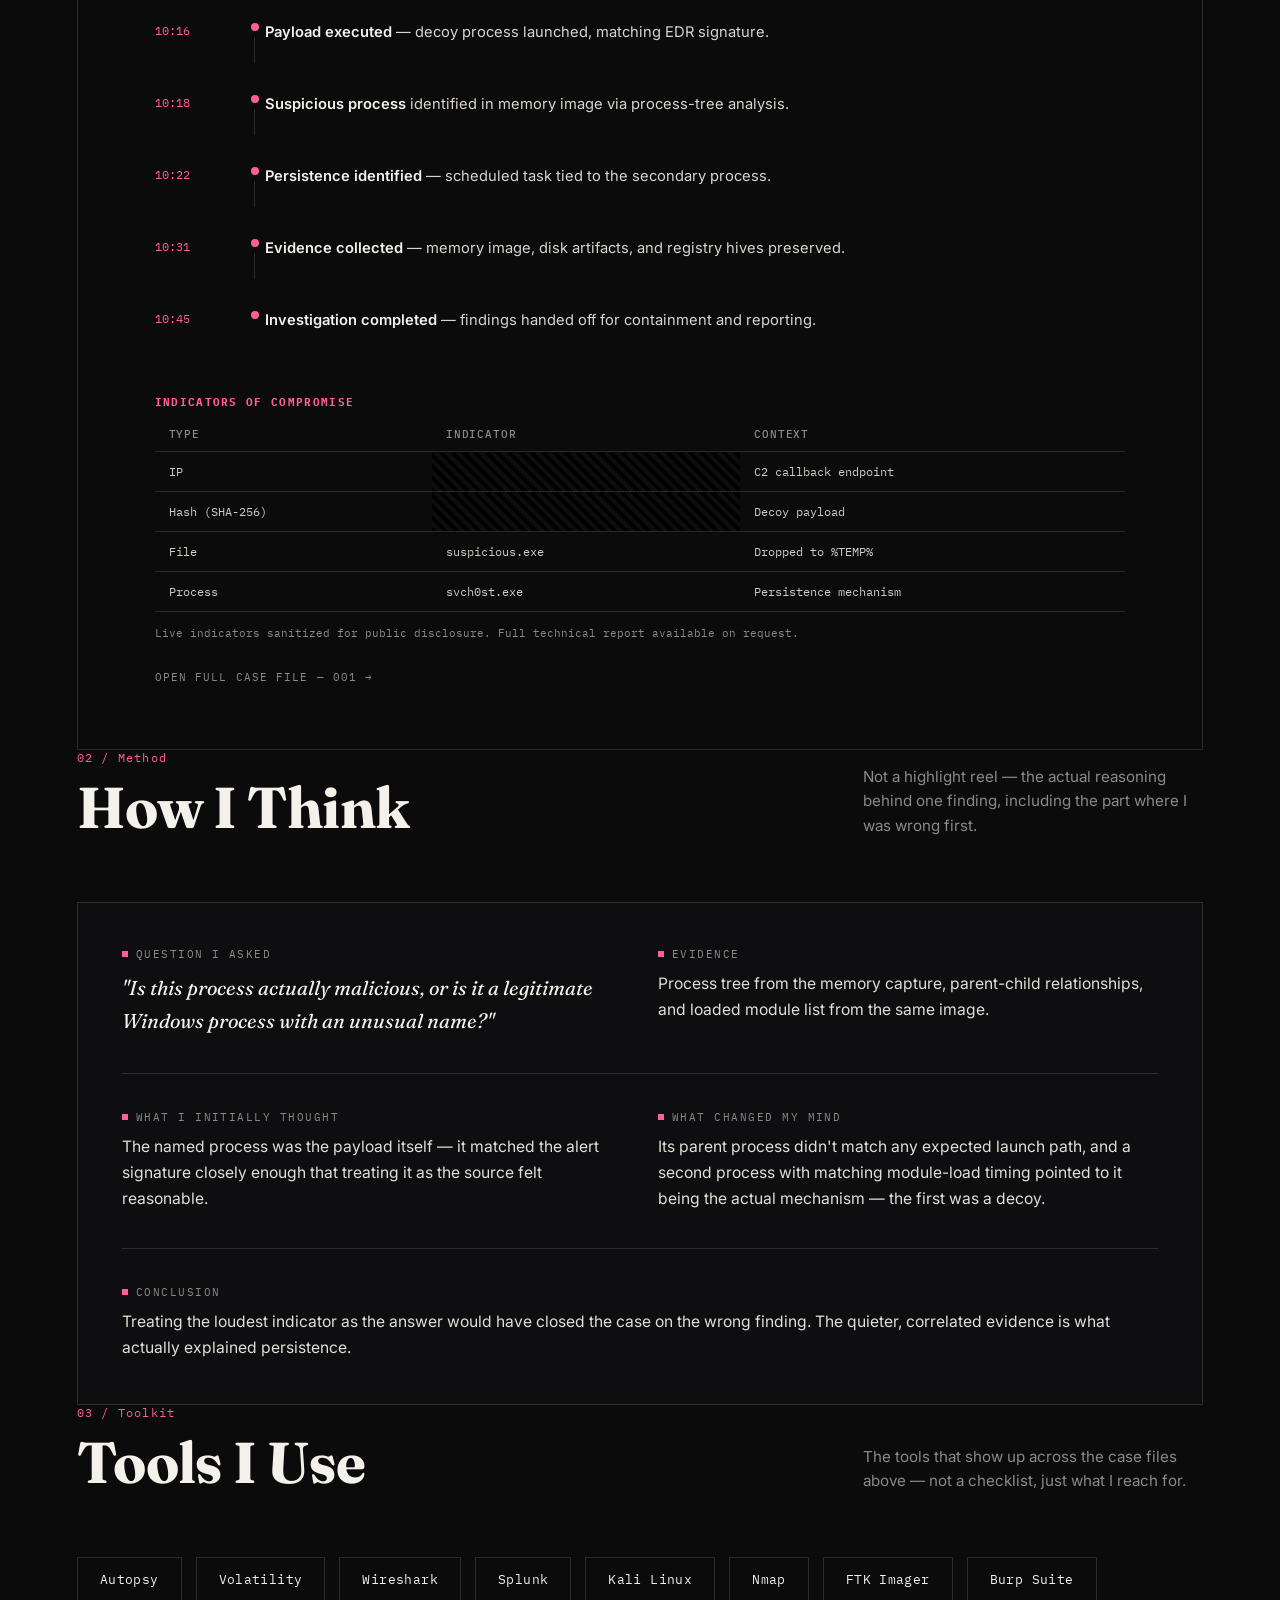
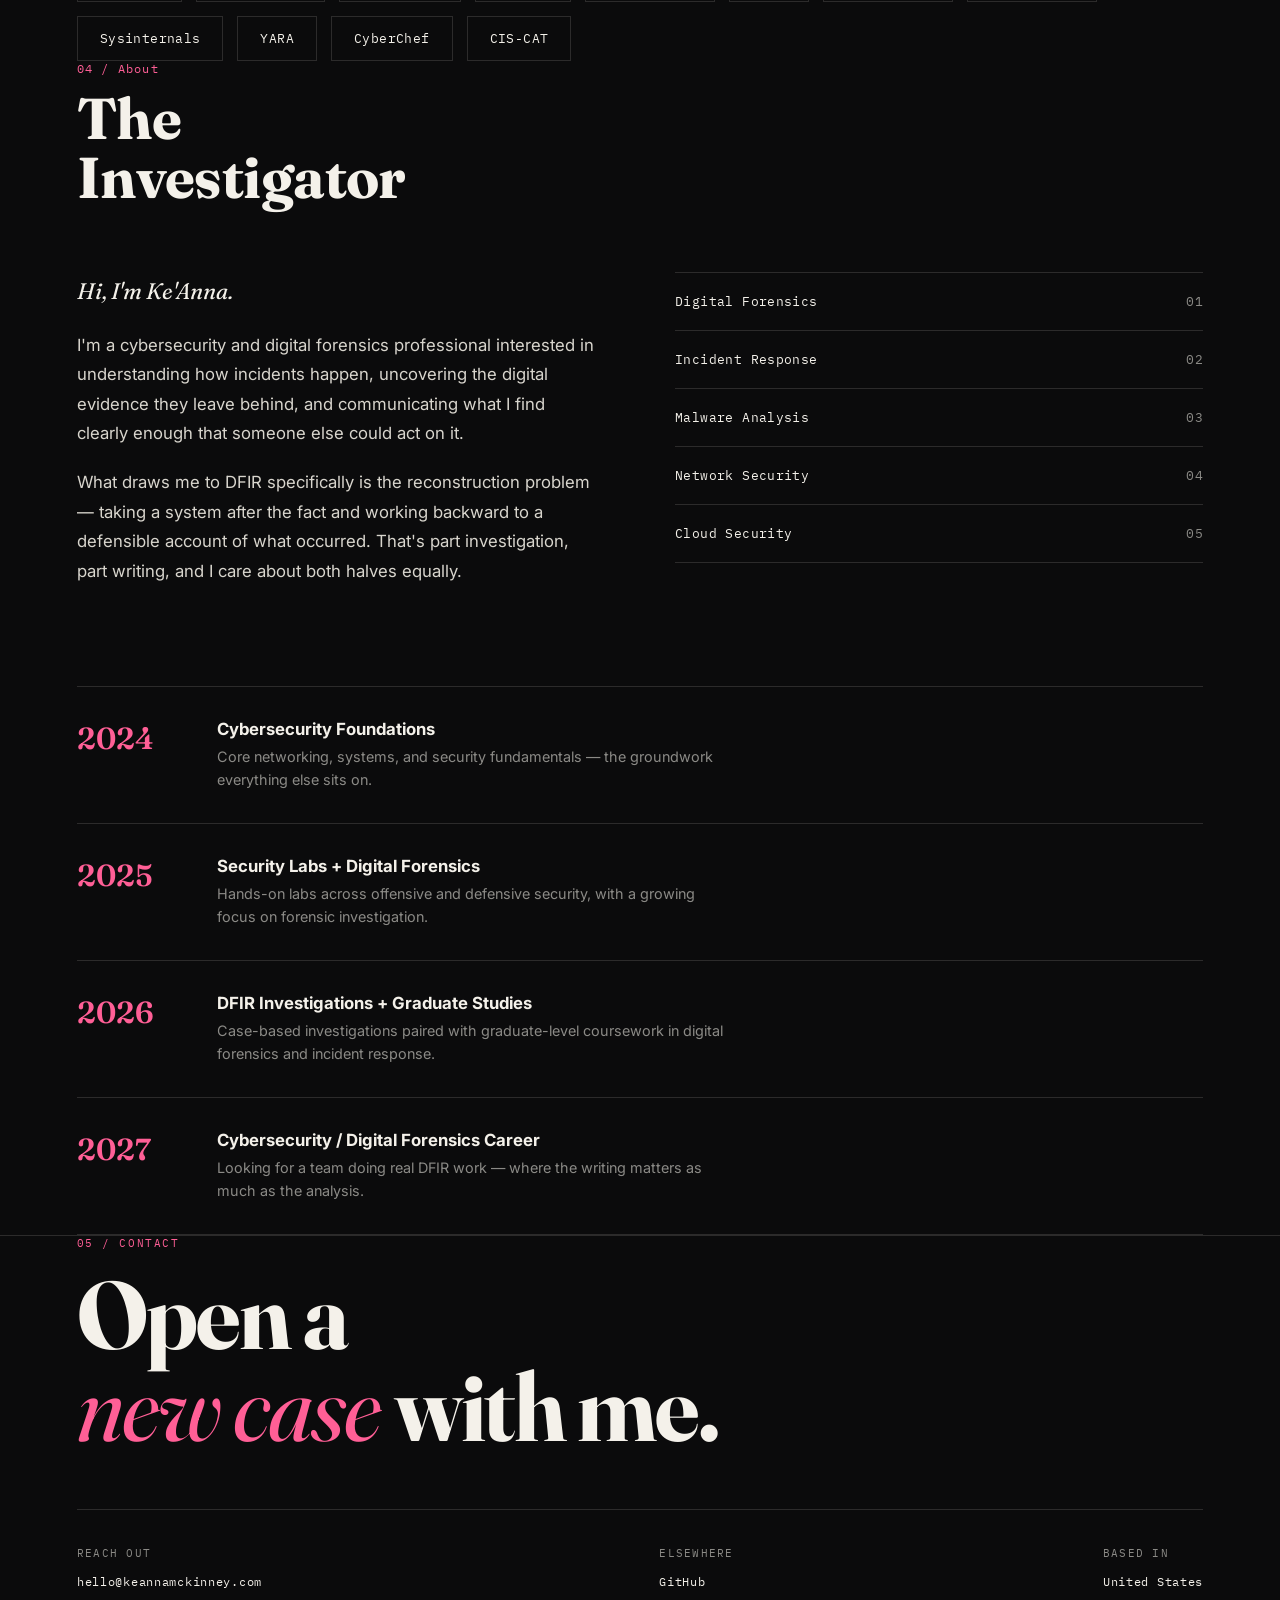
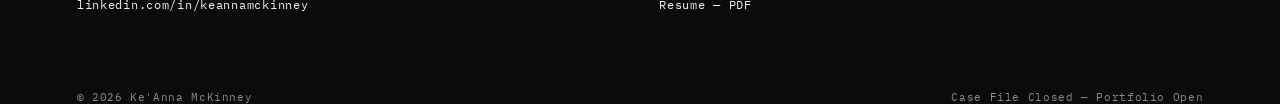
==== commit e0decb92: "Added Website Pages" ====
--- a/index.html
+++ b/index.html
@@ -32,10 +32,19 @@
       <p class="hero-sub">I investigate security incidents, analyze digital evidence, and document findings through hands-on forensic and cybersecurity work — memory forensics, network analysis, and incident timelines, written up the way an analyst actually thinks through them.</p>
       <div class="stamp">Status: Active <span class="pipe">|</span> Focus: DFIR &amp; Incident Response <span class="pipe">|</span> Open to Roles</div>
     </div>
-    <div class="hero-role">
-      <span>Cybersecurity</span>
-      <span>Digital Forensics</span>
-      <span>Incident Response</span>
+    <div class="hero-side">
+      <div class="hero-photo-3d" id="heroPhoto3d">
+        <div class="hero-photo-card back"></div>
+        <div class="hero-photo-card mid"></div>
+        <div class="hero-photo-card front">
+          <img src="assets/hero/keanna-hero.webp" alt="Portrait of Ke'Anna McKinney" width="760" height="1420">
+        </div>
+      </div>
+      <div class="hero-role">
+        <span>Cybersecurity</span>
+        <span>Digital Forensics</span>
+        <span>Incident Response</span>
+      </div>
     </div>
   </div>
   <div class="scroll-cue"><span class="stem"></span>Scroll</div>
@@ -315,4 +324,4 @@
 <script src="script.js"></script>
 
 </body>
-</html>
+</html>
--- a/styles.css
+++ b/styles.css
@@ -62,7 +62,7 @@
     border-bottom:1px solid var(--line);
   }
   .hero-grid{
-    display:grid;grid-template-columns: 1fr auto;gap:40px;align-items:end;
+    display:grid;grid-template-columns: 1fr minmax(0, auto);gap:40px;align-items:end;
   }
   .eyebrow{
     font-family:var(--mono);font-size:12px;letter-spacing:.18em;text-transform:uppercase;
@@ -90,10 +90,58 @@
     padding-top:28px;
     border-top:1px solid var(--line);
   }
+  .hero-side{
+    display:flex;flex-direction:column;align-items:flex-end;gap:26px;
+    min-width:0;
+  }
+  .hero-photo-3d{
+    position:relative;
+    width:clamp(200px, 24vw, 380px);
+    max-width:100%;
+    aspect-ratio:760/1420;
+    perspective:1600px;
+  }
+  .hero-photo-card{
+    position:absolute;inset:0;
+    transform-style:preserve-3d;
+    transform-origin:right center;
+    transform:rotateY(-9deg) rotateX(3deg) translate3d(0,0,0);
+    transition:transform .5s cubic-bezier(.16,.8,.24,1);
+    will-change:transform;
+  }
+  .hero-photo-card.back{
+    border:1px solid var(--pink-dim);
+    transform-origin:right center;
+    transform:rotateY(-9deg) rotateX(3deg) translate3d(-22px,22px,-70px);
+  }
+  .hero-photo-card.mid{
+    border:1px solid var(--line);
+    background:var(--ink);
+    transform-origin:right center;
+    transform:rotateY(-9deg) rotateX(3deg) translate3d(-11px,11px,-35px);
+  }
+  .hero-photo-card.front{
+    box-shadow:0 45px 90px -20px rgba(0,0,0,.7), 0 0 60px -15px rgba(255,95,150,.25);
+    overflow:hidden;
+  }
+  .hero-photo-card.front img{
+    display:block;width:100%;height:100%;object-fit:cover;
+  }
   .hero-role{
     font-family:var(--mono);font-size:12.5px;letter-spacing:.06em;color:var(--gray);
     display:flex;flex-direction:column;gap:6px;text-align:right;
     padding-bottom:8px;
+  }
+
+  @media(max-width:760px){
+    .hero-side{align-items:flex-start;width:100%;}
+    .hero-photo-3d{width:min(72vw, 320px);margin-top:32px;align-self:center;perspective:1000px;}
+    .hero-photo-card{transform:none !important;}
+    .hero-photo-card.back,.hero-photo-card.mid{display:none;}
+    .hero-role{flex-direction:row;flex-wrap:wrap;align-self:flex-start;}
+  }
+  @media (prefers-reduced-motion: reduce){
+    .hero-photo-card{transition:none;}
   }
   .stamp{
     margin-top:60px;
@@ -365,4 +413,4 @@
 .shot-caption b{color:var(--paper);font-weight:600;}
 .shot-row{display:grid;grid-template-columns:1fr 1fr;gap:24px;margin:36px 0;}
 @media(max-width:760px){.shot-row{grid-template-columns:1fr;}}
-.shot-row .shot{margin:0;}
+.shot-row .shot{margin:0;}
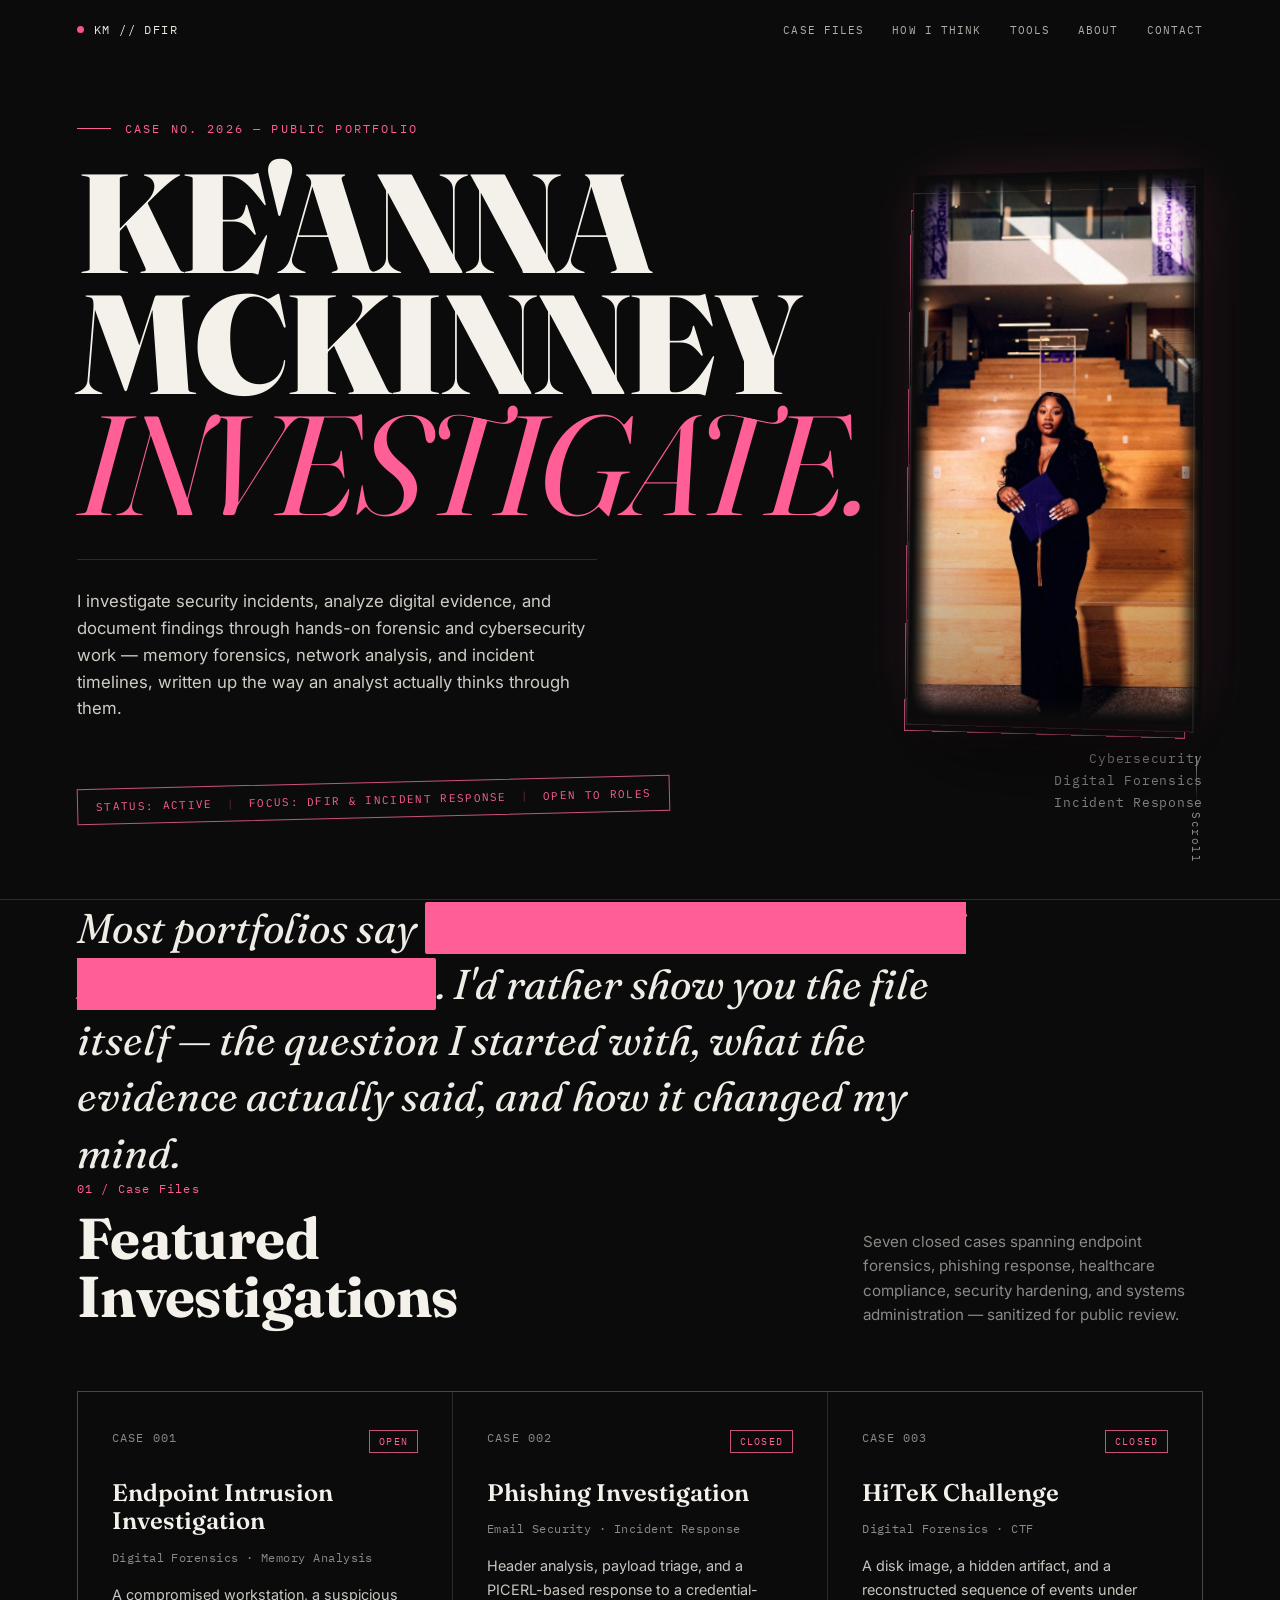
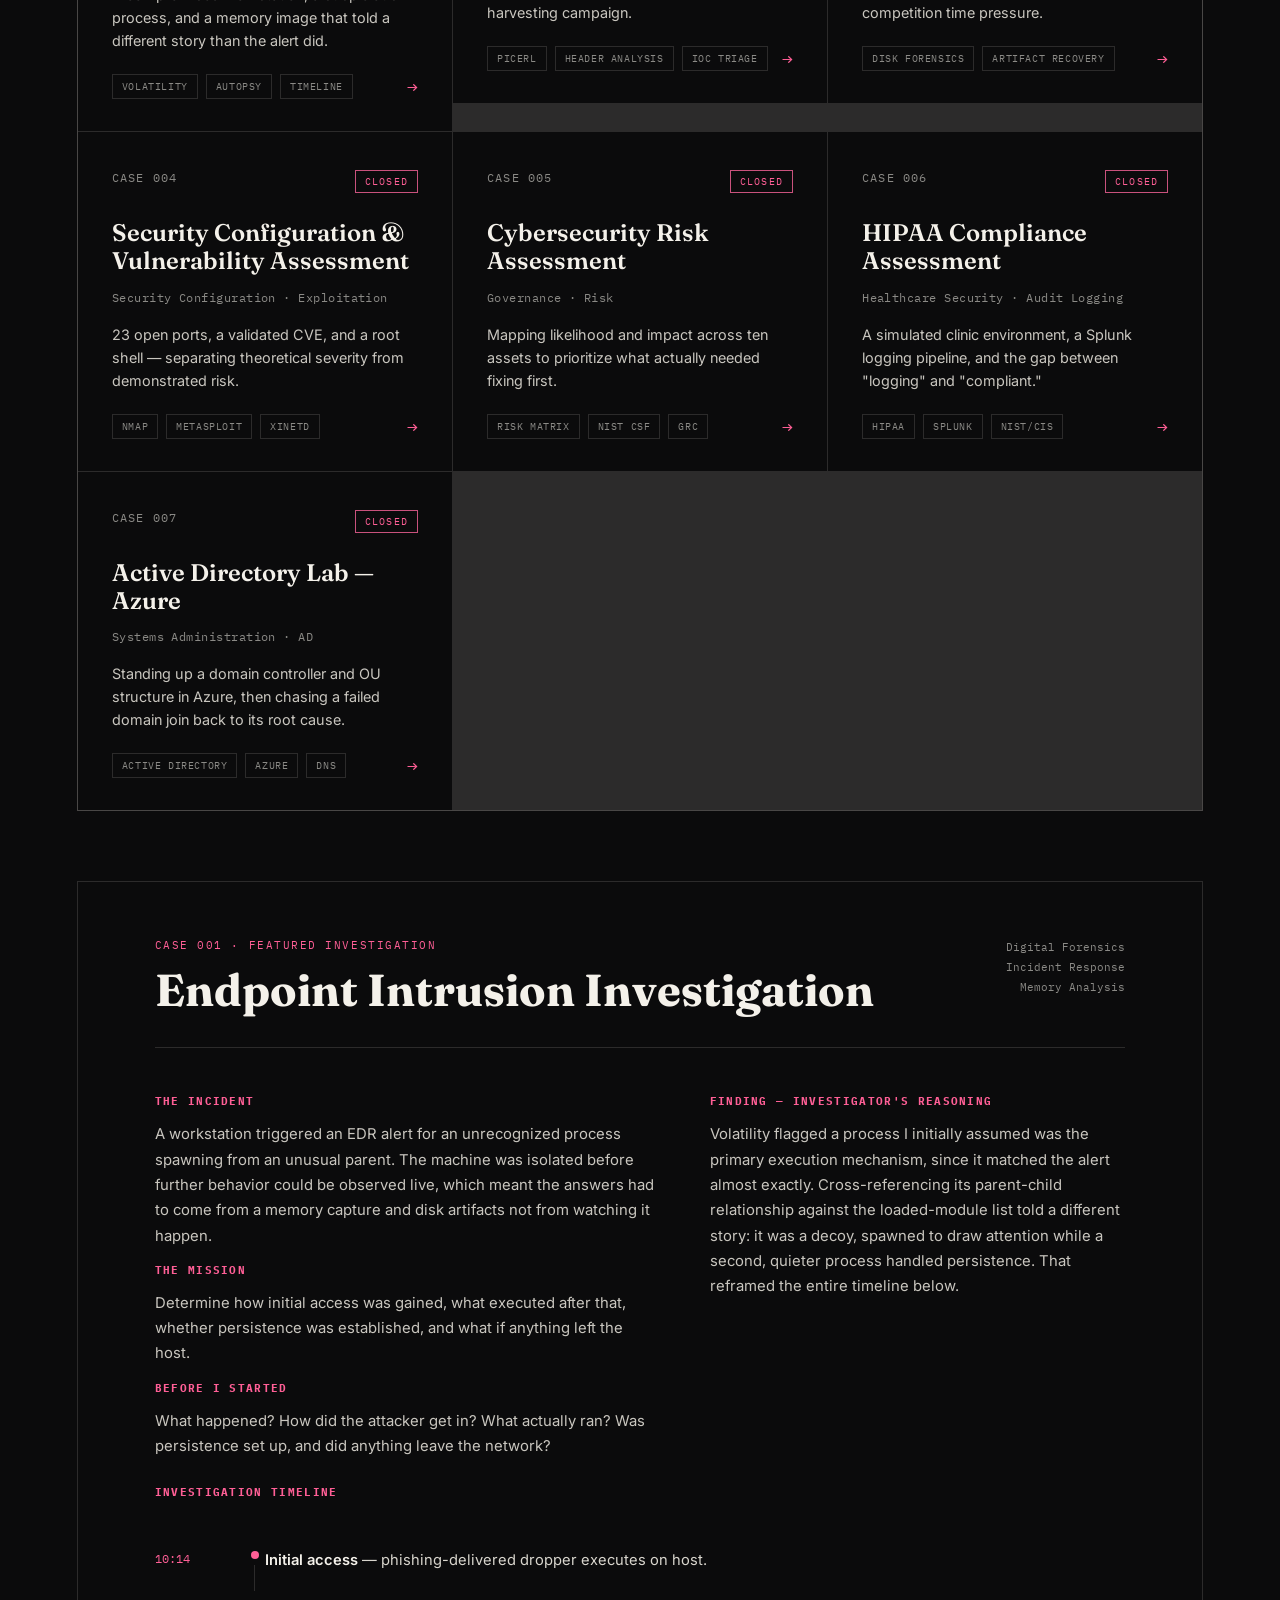
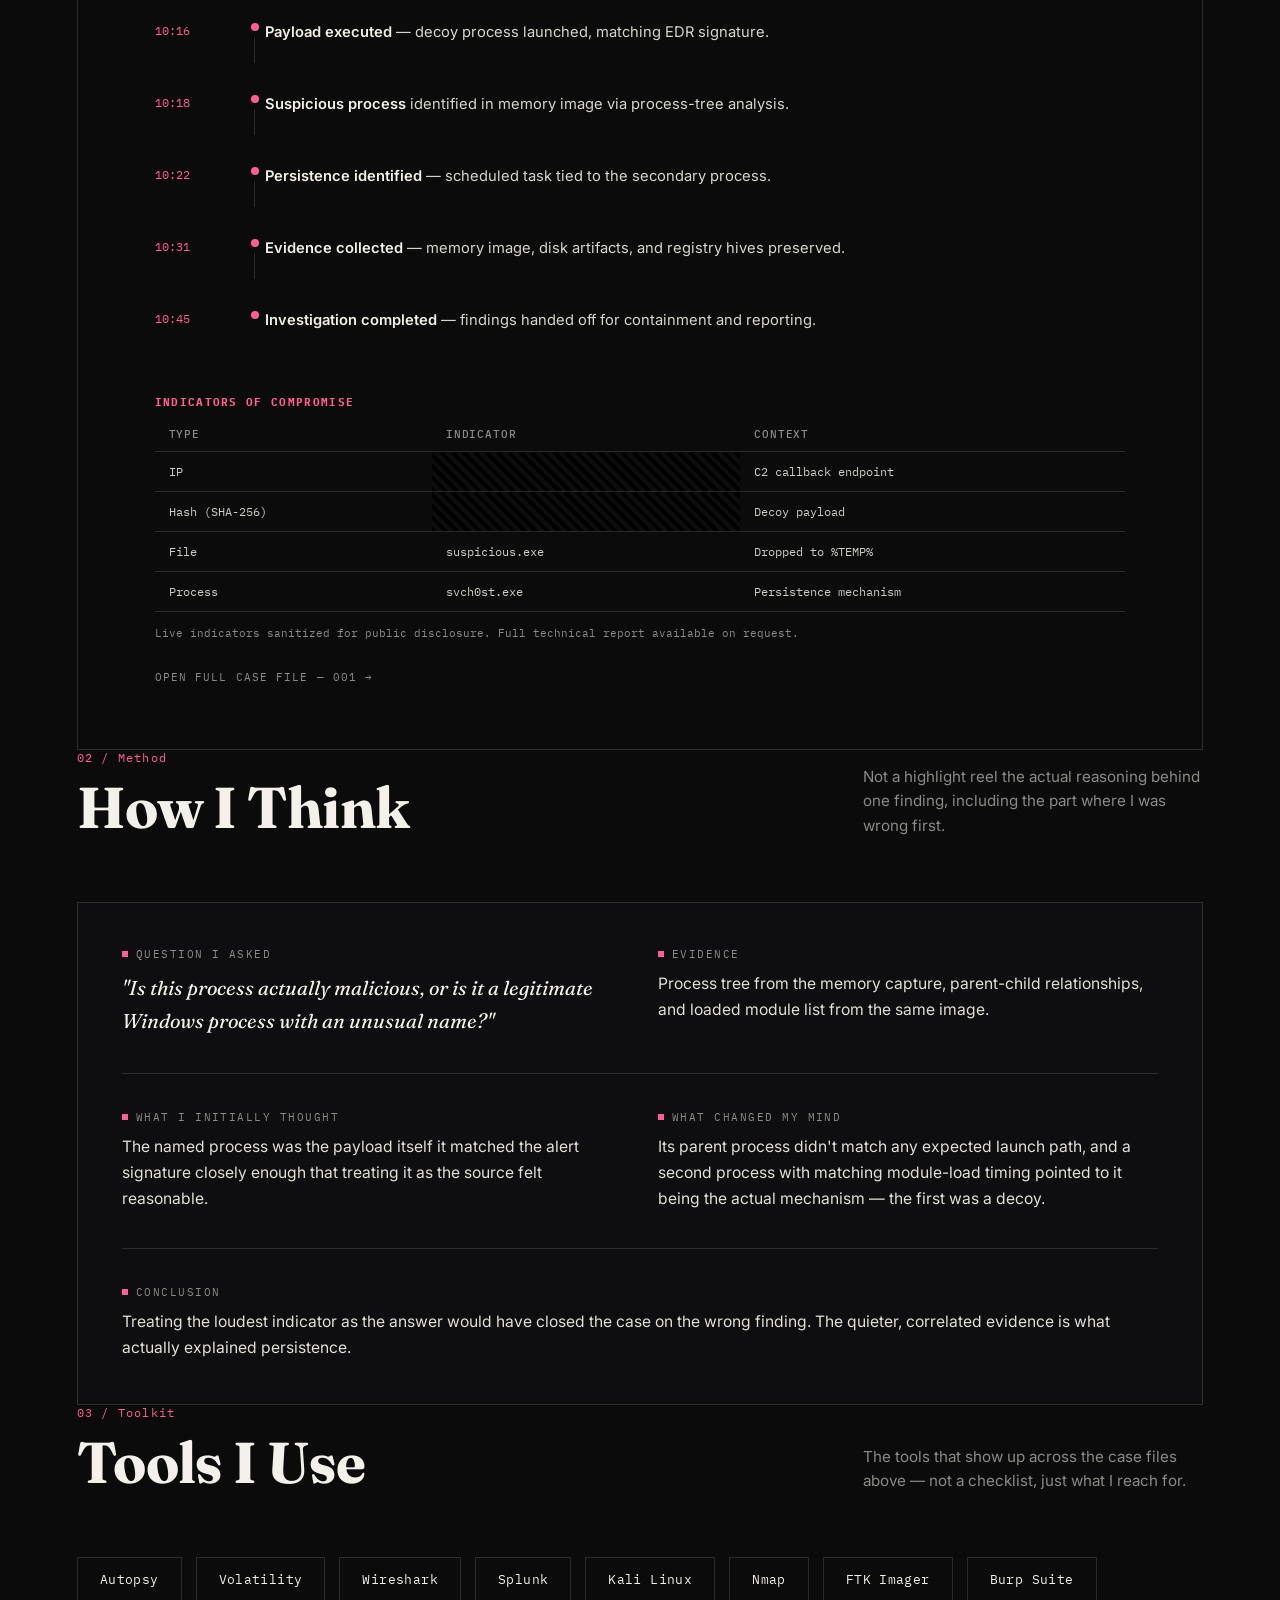
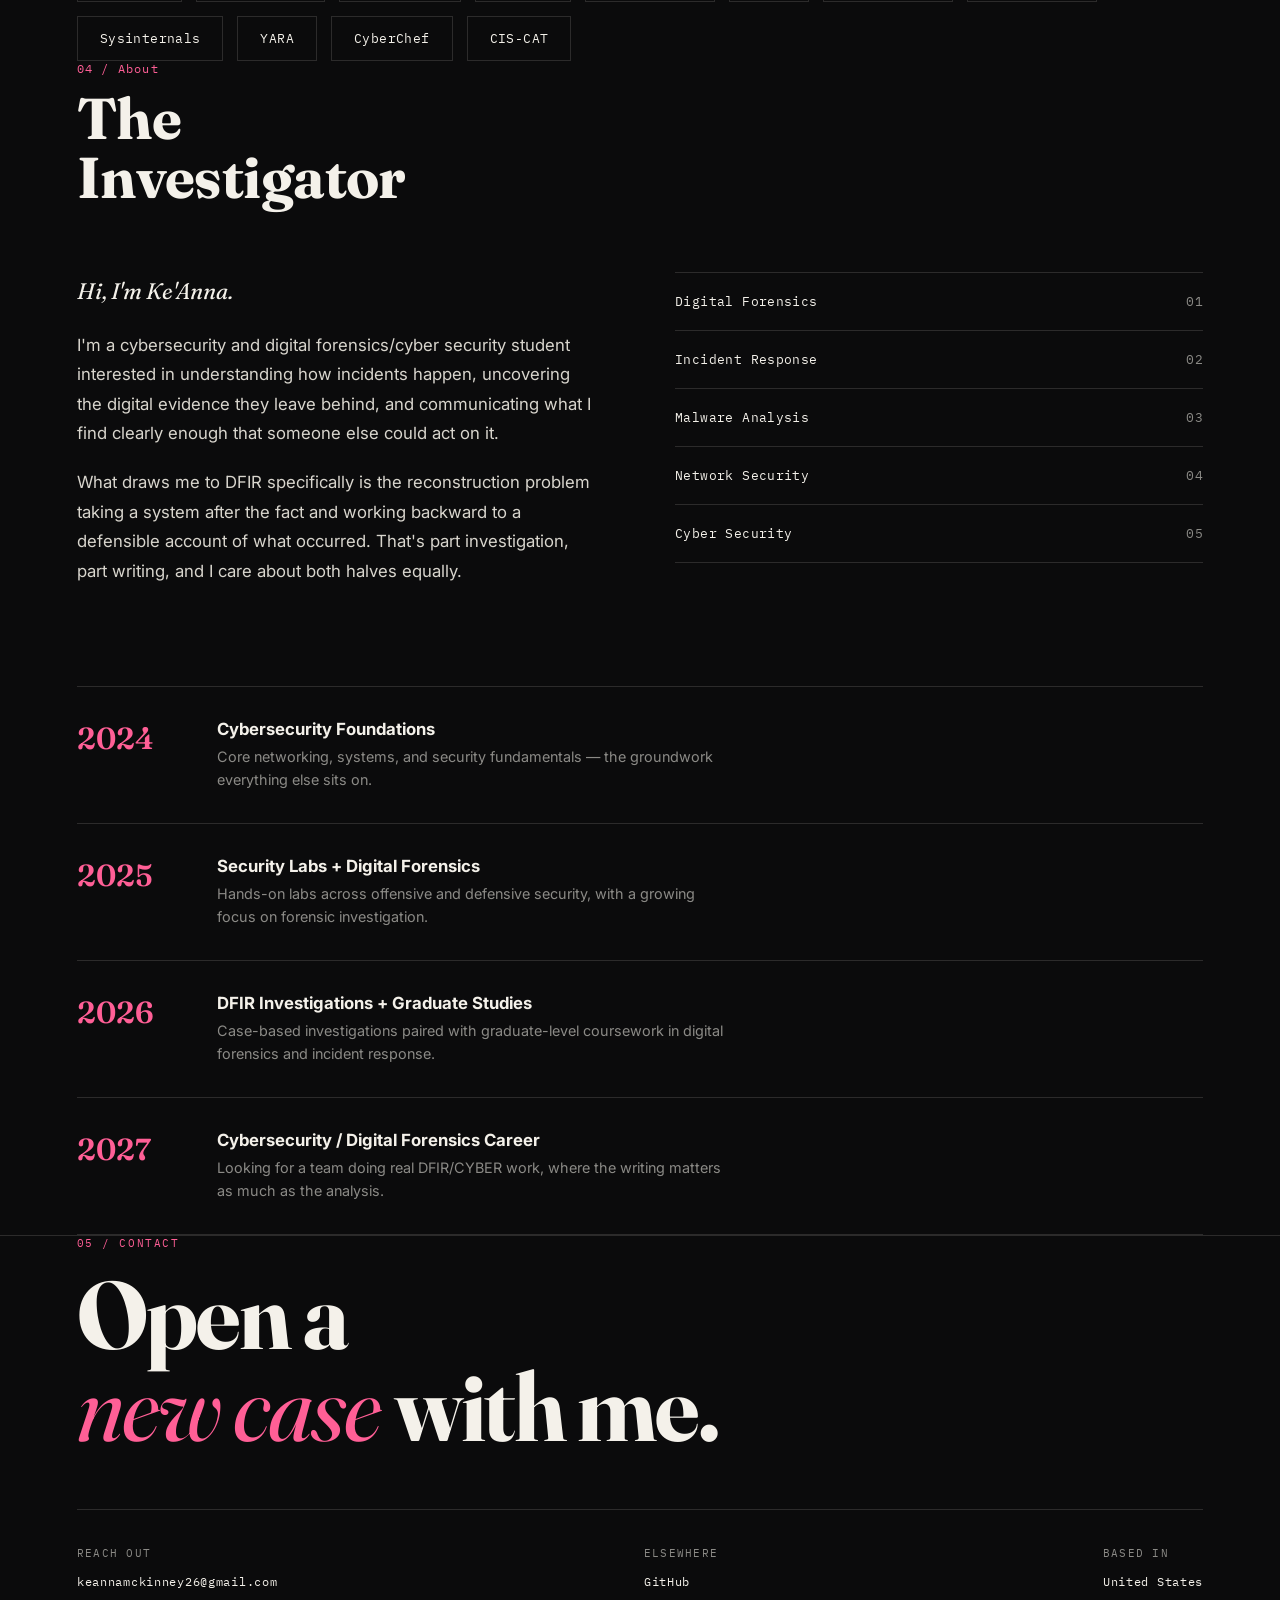
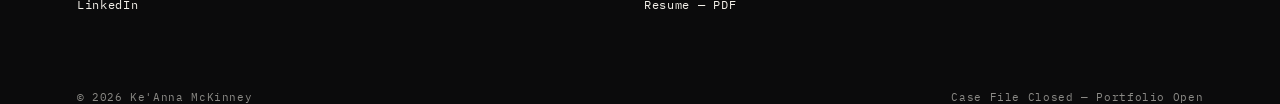
==== commit 91c0ba60: "Editing" ====
--- a/index.html
+++ b/index.html
@@ -68,7 +68,7 @@
   <div class="case-grid reveal">
     <a class="case-card-link" href="case-001.html">
       <div class="case-card">
-        <div class="case-top"><span class="case-id">CASE 001</span><span class="case-status">Closed</span></div>
+        <div class="case-top"><span class="case-id">CASE 001</span><span class="case-status">Open</span></div>
         <div class="case-title">Endpoint Intrusion Investigation</div>
         <div class="case-focus">Digital Forensics · Memory Analysis</div>
         <p class="case-desc">A compromised workstation, a suspicious process, and a memory image that told a different story than the alert did.</p>
@@ -151,9 +151,9 @@
     <div class="feat-cols">
       <div class="feat-block">
         <h4>The Incident</h4>
-        <p>A workstation triggered an EDR alert for an unrecognized process spawning from an unusual parent. The machine was isolated before further behavior could be observed live, which meant the answers had to come from a memory capture and disk artifacts — not from watching it happen.</p>
+        <p>A workstation triggered an EDR alert for an unrecognized process spawning from an unusual parent. The machine was isolated before further behavior could be observed live, which meant the answers had to come from a memory capture and disk artifacts not from watching it happen.</p>
         <h4>The Mission</h4>
-        <p>Determine how initial access was gained, what executed after that, whether persistence was established, and what — if anything — left the host.</p>
+        <p>Determine how initial access was gained, what executed after that, whether persistence was established, and what if anything left the host.</p>
         <h4>Before I Started</h4>
         <p>What happened? How did the attacker get in? What actually ran? Was persistence set up, and did anything leave the network?</p>
       </div>
@@ -193,7 +193,7 @@
       <span class="section-num">02 / Method</span>
       <h2 class="section-title">How I Think</h2>
     </div>
-    <p class="section-desc">Not a highlight reel — the actual reasoning behind one finding, including the part where I was wrong first.</p>
+    <p class="section-desc">Not a highlight reel the actual reasoning behind one finding, including the part where I was wrong first.</p>
   </div>
 
   <div class="reasoning-card reveal">
@@ -209,7 +209,7 @@
       <div class="r-divider"></div>
       <div>
         <div class="r-label">What I Initially Thought</div>
-        <p class="r-text">The named process was the payload itself — it matched the alert signature closely enough that treating it as the source felt reasonable.</p>
+        <p class="r-text">The named process was the payload itself it matched the alert signature closely enough that treating it as the source felt reasonable.</p>
       </div>
       <div>
         <div class="r-label">What Changed My Mind</div>
@@ -261,15 +261,15 @@
   <div class="about-grid reveal">
     <div class="about-text">
       <p>Hi, I'm Ke'Anna.</p>
-      <p>I'm a cybersecurity and digital forensics professional interested in understanding how incidents happen, uncovering the digital evidence they leave behind, and communicating what I find clearly enough that someone else could act on it.</p>
-      <p>What draws me to DFIR specifically is the reconstruction problem — taking a system after the fact and working backward to a defensible account of what occurred. That's part investigation, part writing, and I care about both halves equally.</p>
+      <p>I'm a cybersecurity and digital forensics/cyber security student interested in understanding how incidents happen, uncovering the digital evidence they leave behind, and communicating what I find clearly enough that someone else could act on it.</p>
+      <p>What draws me to DFIR specifically is the reconstruction problem taking a system after the fact and working backward to a defensible account of what occurred. That's part investigation, part writing, and I care about both halves equally.</p>
     </div>
     <div class="focus-list">
       <div class="focus-item"><span>Digital Forensics</span><span class="n">01</span></div>
       <div class="focus-item"><span>Incident Response</span><span class="n">02</span></div>
       <div class="focus-item"><span>Malware Analysis</span><span class="n">03</span></div>
       <div class="focus-item"><span>Network Security</span><span class="n">04</span></div>
-      <div class="focus-item"><span>Cloud Security</span><span class="n">05</span></div>
+      <div class="focus-item"><span>Cyber Security</span><span class="n">05</span></div>
     </div>
   </div>
 
@@ -288,7 +288,7 @@
     </div>
     <div class="j-row">
       <span class="j-year">2027</span>
-      <div class="j-body"><b>Cybersecurity / Digital Forensics Career</b><p>Looking for a team doing real DFIR work — where the writing matters as much as the analysis.</p></div>
+      <div class="j-body"><b>Cybersecurity / Digital Forensics Career</b><p>Looking for a team doing real DFIR/CYBER work, where the writing matters as much as the analysis.</p></div>
     </div>
   </div>
 </section>
@@ -302,13 +302,13 @@
   <div class="foot-grid reveal">
     <div class="foot-col">
       <div class="label">Reach Out</div>
-      <a href="mailto:hello@keannamckinney.com">hello@keannamckinney.com</a>
-      <a href="#">linkedin.com/in/keannamckinney</a>
+      <a href="mailto:keannamckinney26@gmail.com">keannamckinney26@gmail.com</a>
+      <a href="https://www.linkedin.com/in/ke-anna-mckinney-66580b342" target="_blank" rel="noopener">LinkedIn</a>
     </div>
     <div class="foot-col">
       <div class="label">Elsewhere</div>
       <a href="#">GitHub</a>
-      <a href="#">Resume — PDF</a>
+      <a href="assets/resume/keanna-mckinney-resume.pdf" target="_blank" rel="noopener">Resume — PDF</a>
     </div>
     <div class="foot-col">
       <div class="label">Based In</div>
@@ -324,4 +324,4 @@
 <script src="script.js"></script>
 
 </body>
-</html>+</html>
--- a/styles.css
+++ b/styles.css
@@ -413,4 +413,4 @@
 .shot-caption b{color:var(--paper);font-weight:600;}
 .shot-row{display:grid;grid-template-columns:1fr 1fr;gap:24px;margin:36px 0;}
 @media(max-width:760px){.shot-row{grid-template-columns:1fr;}}
-.shot-row .shot{margin:0;}+.shot-row .shot{margin:0;}
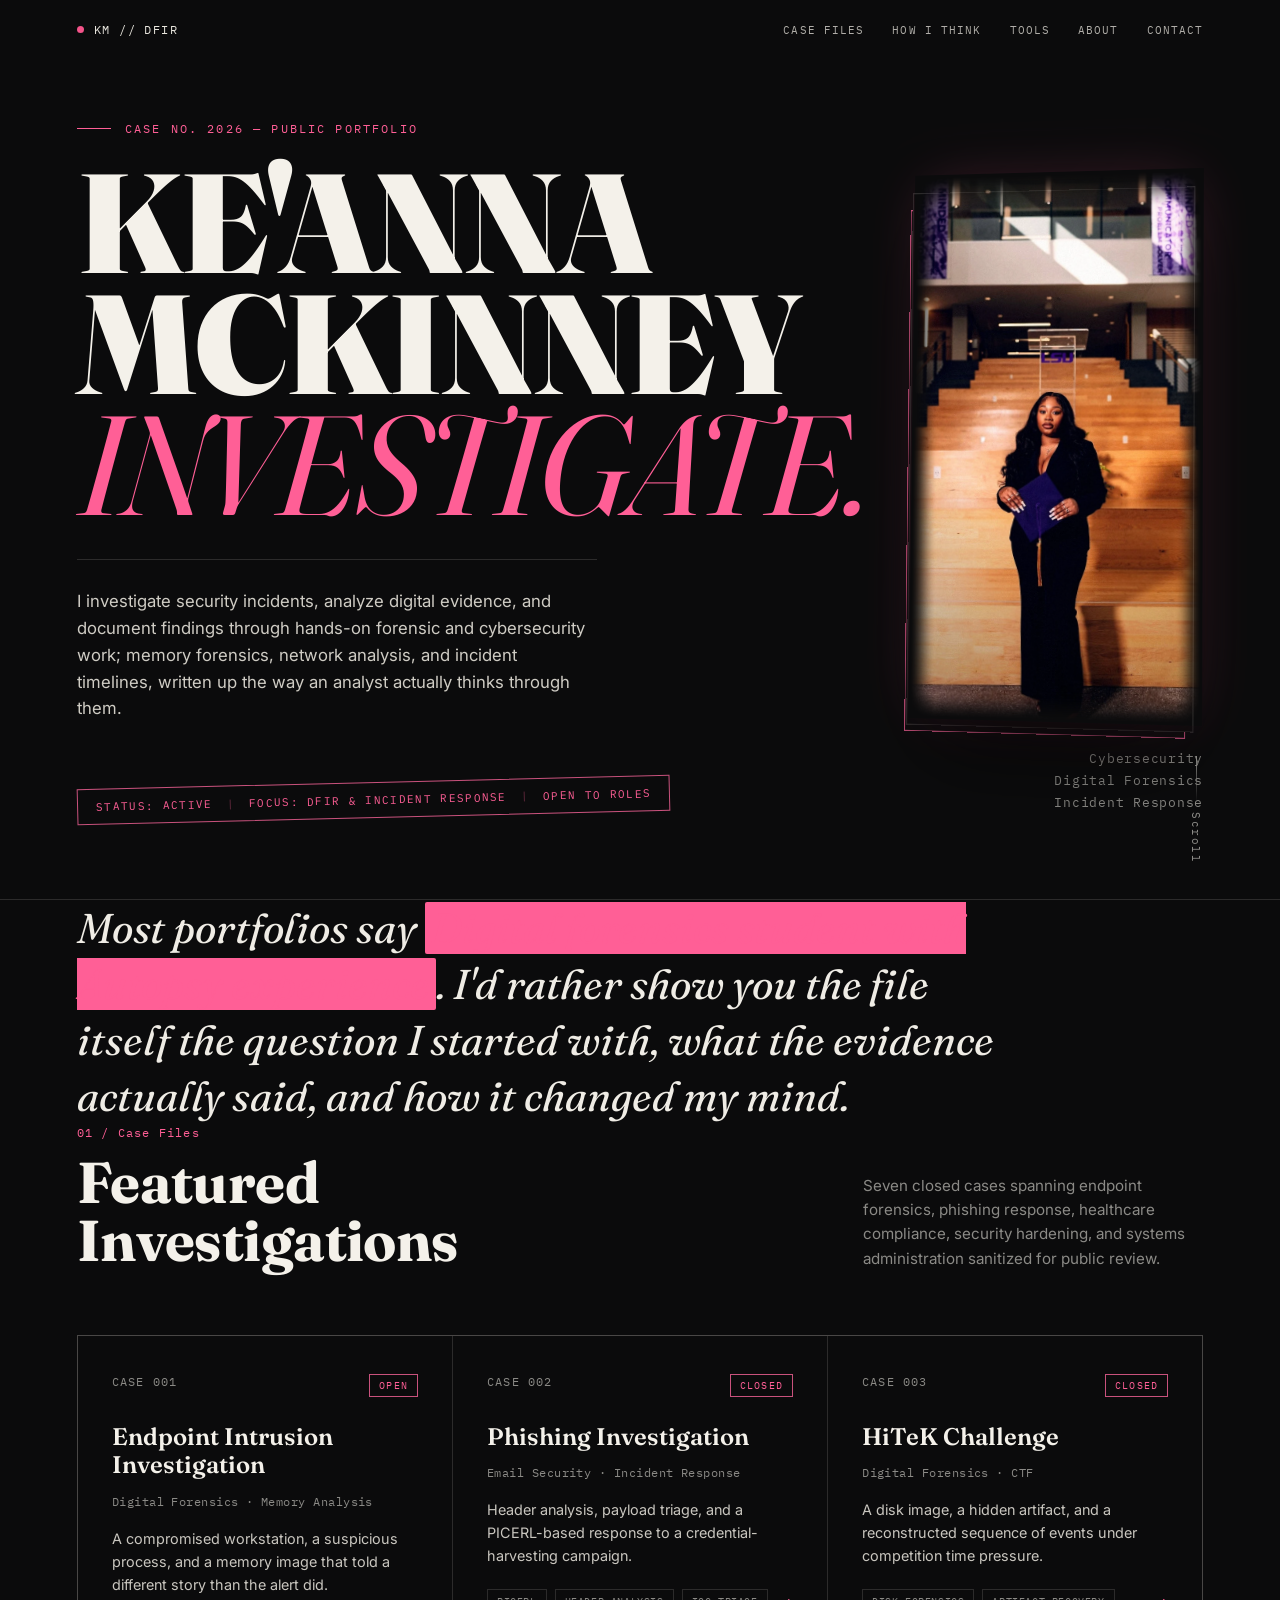
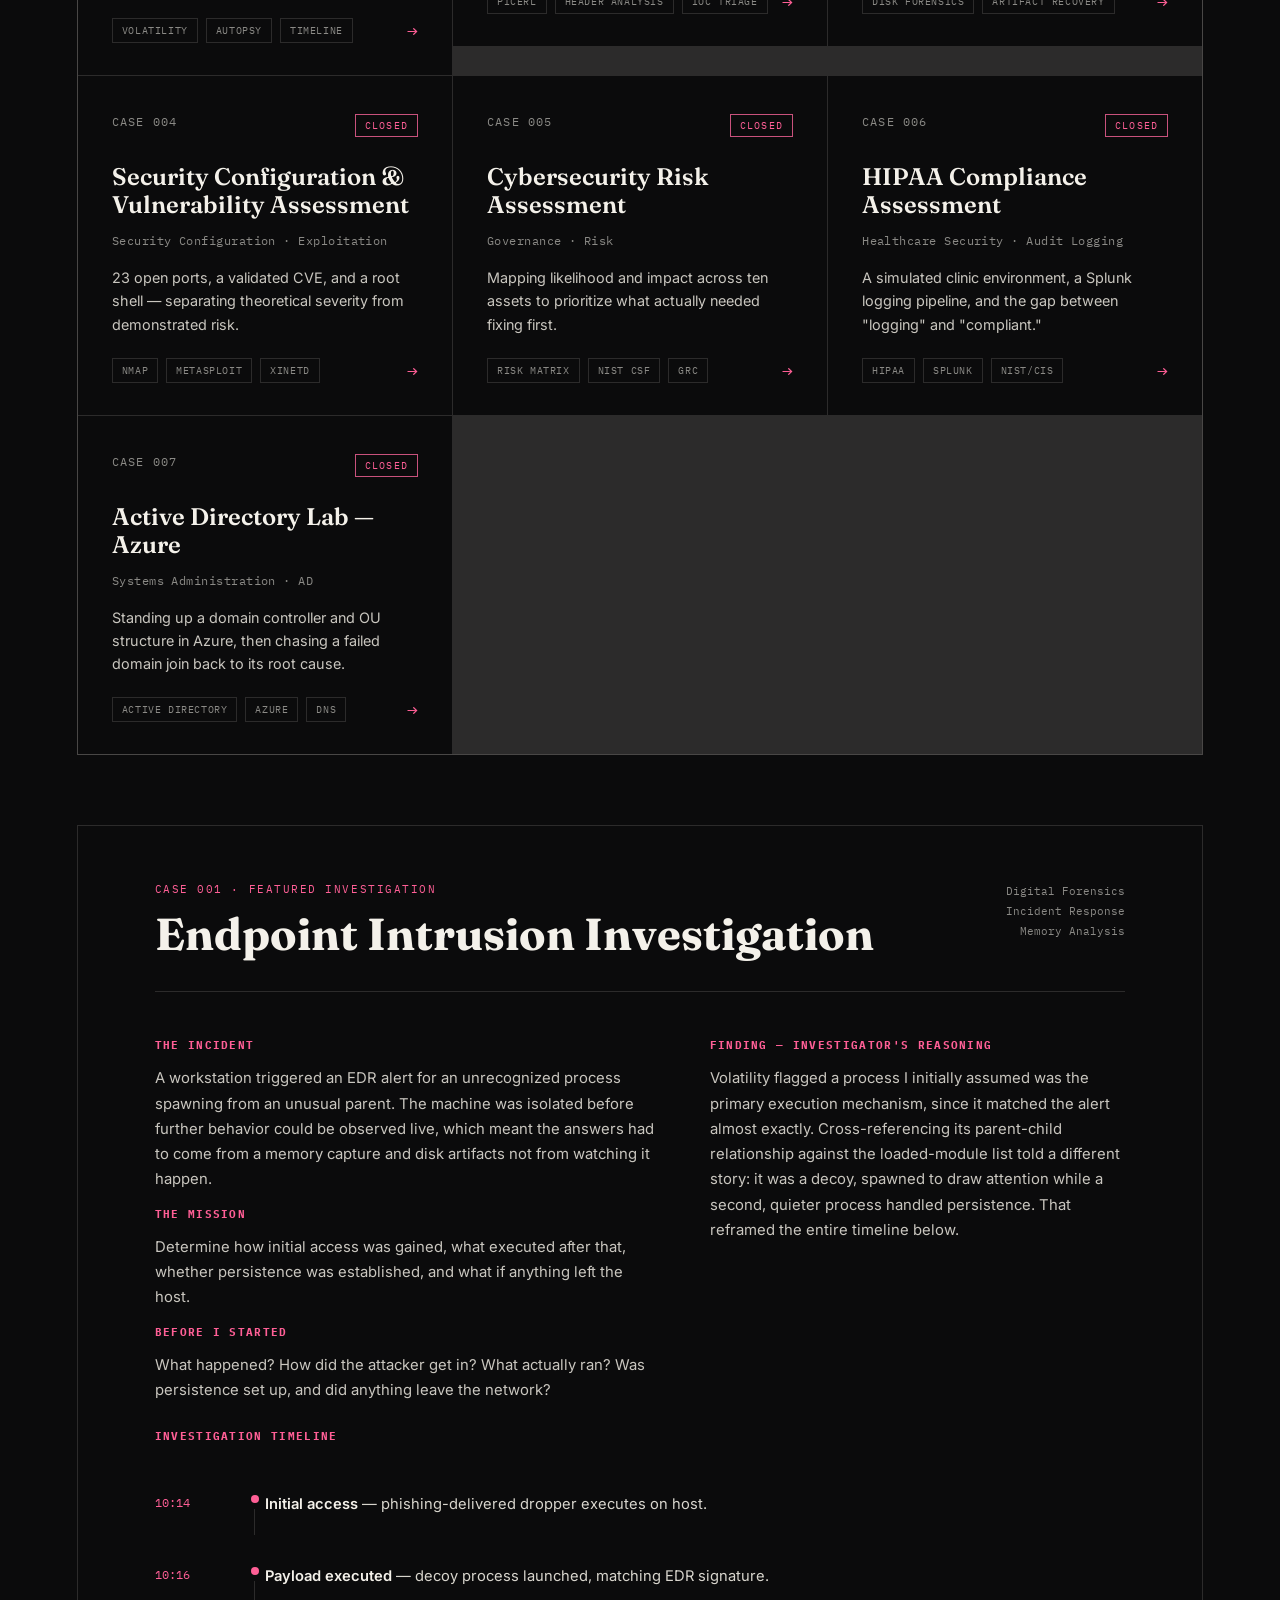
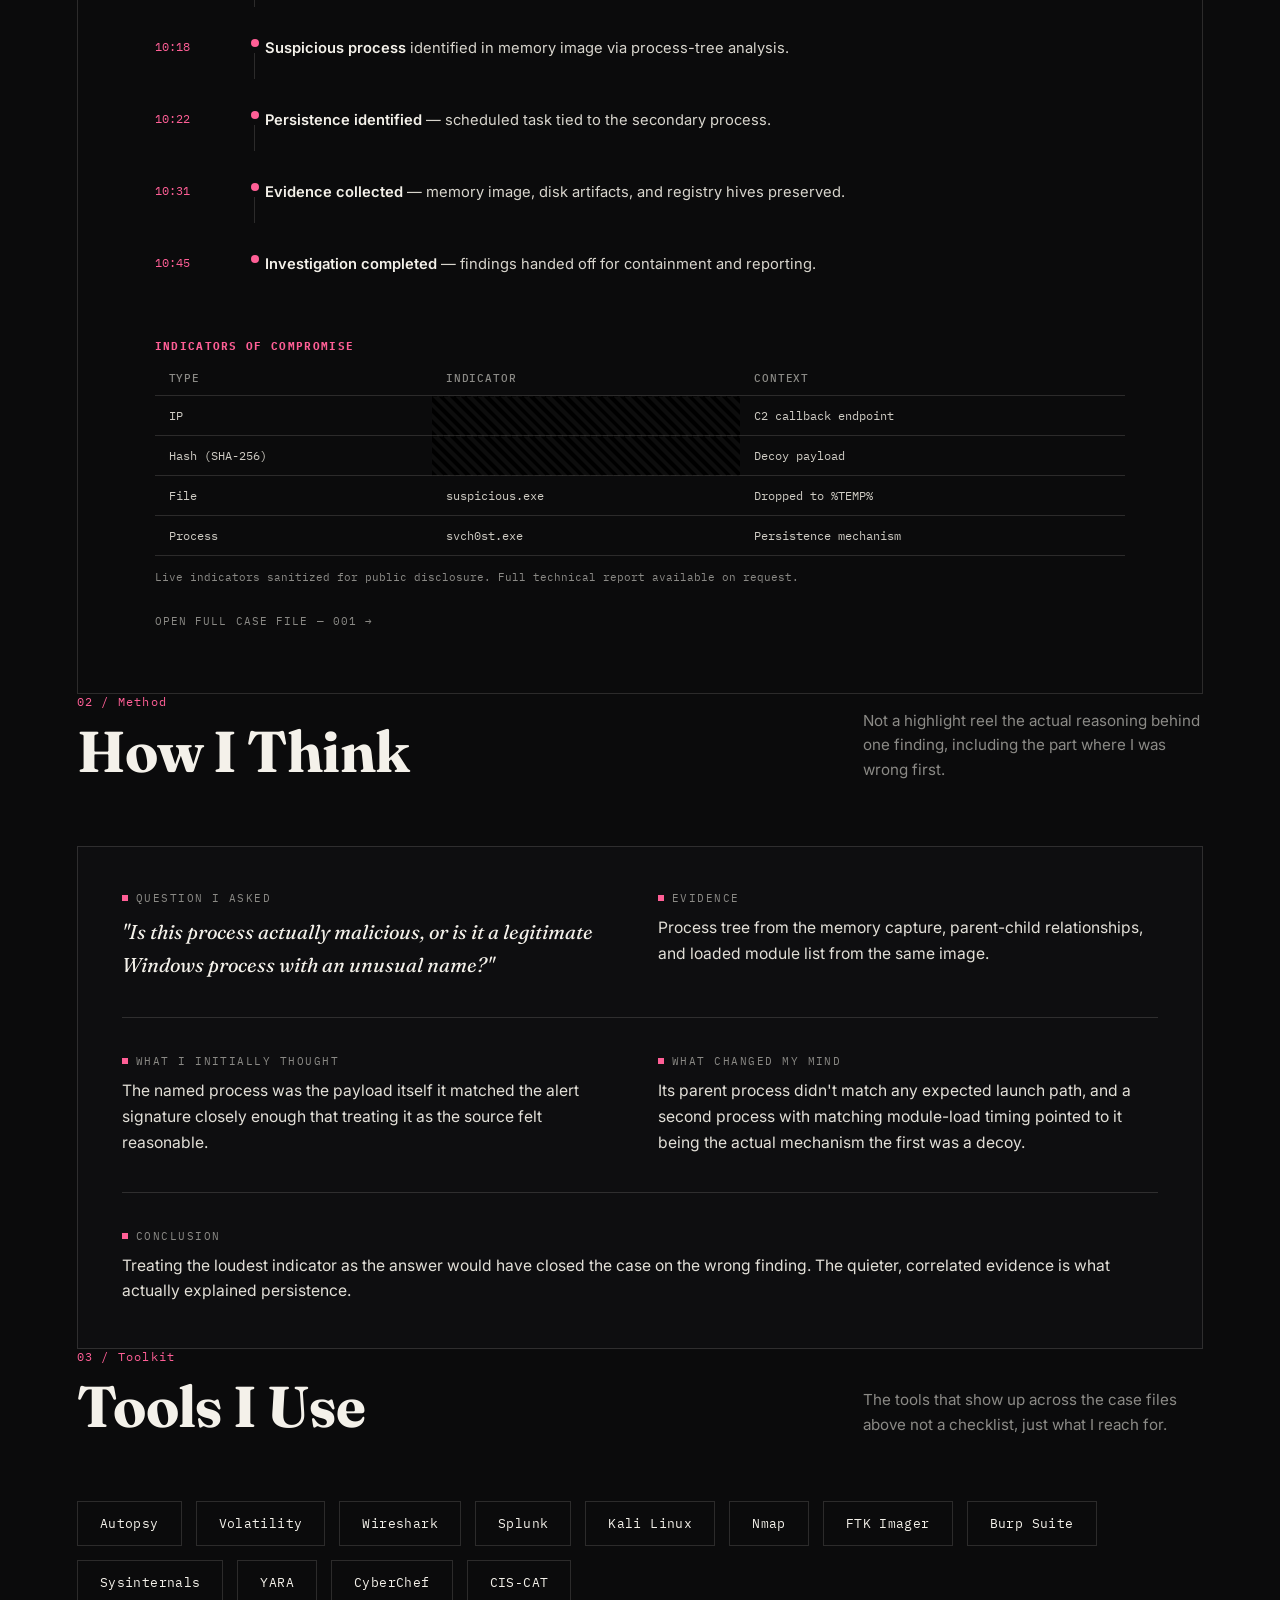
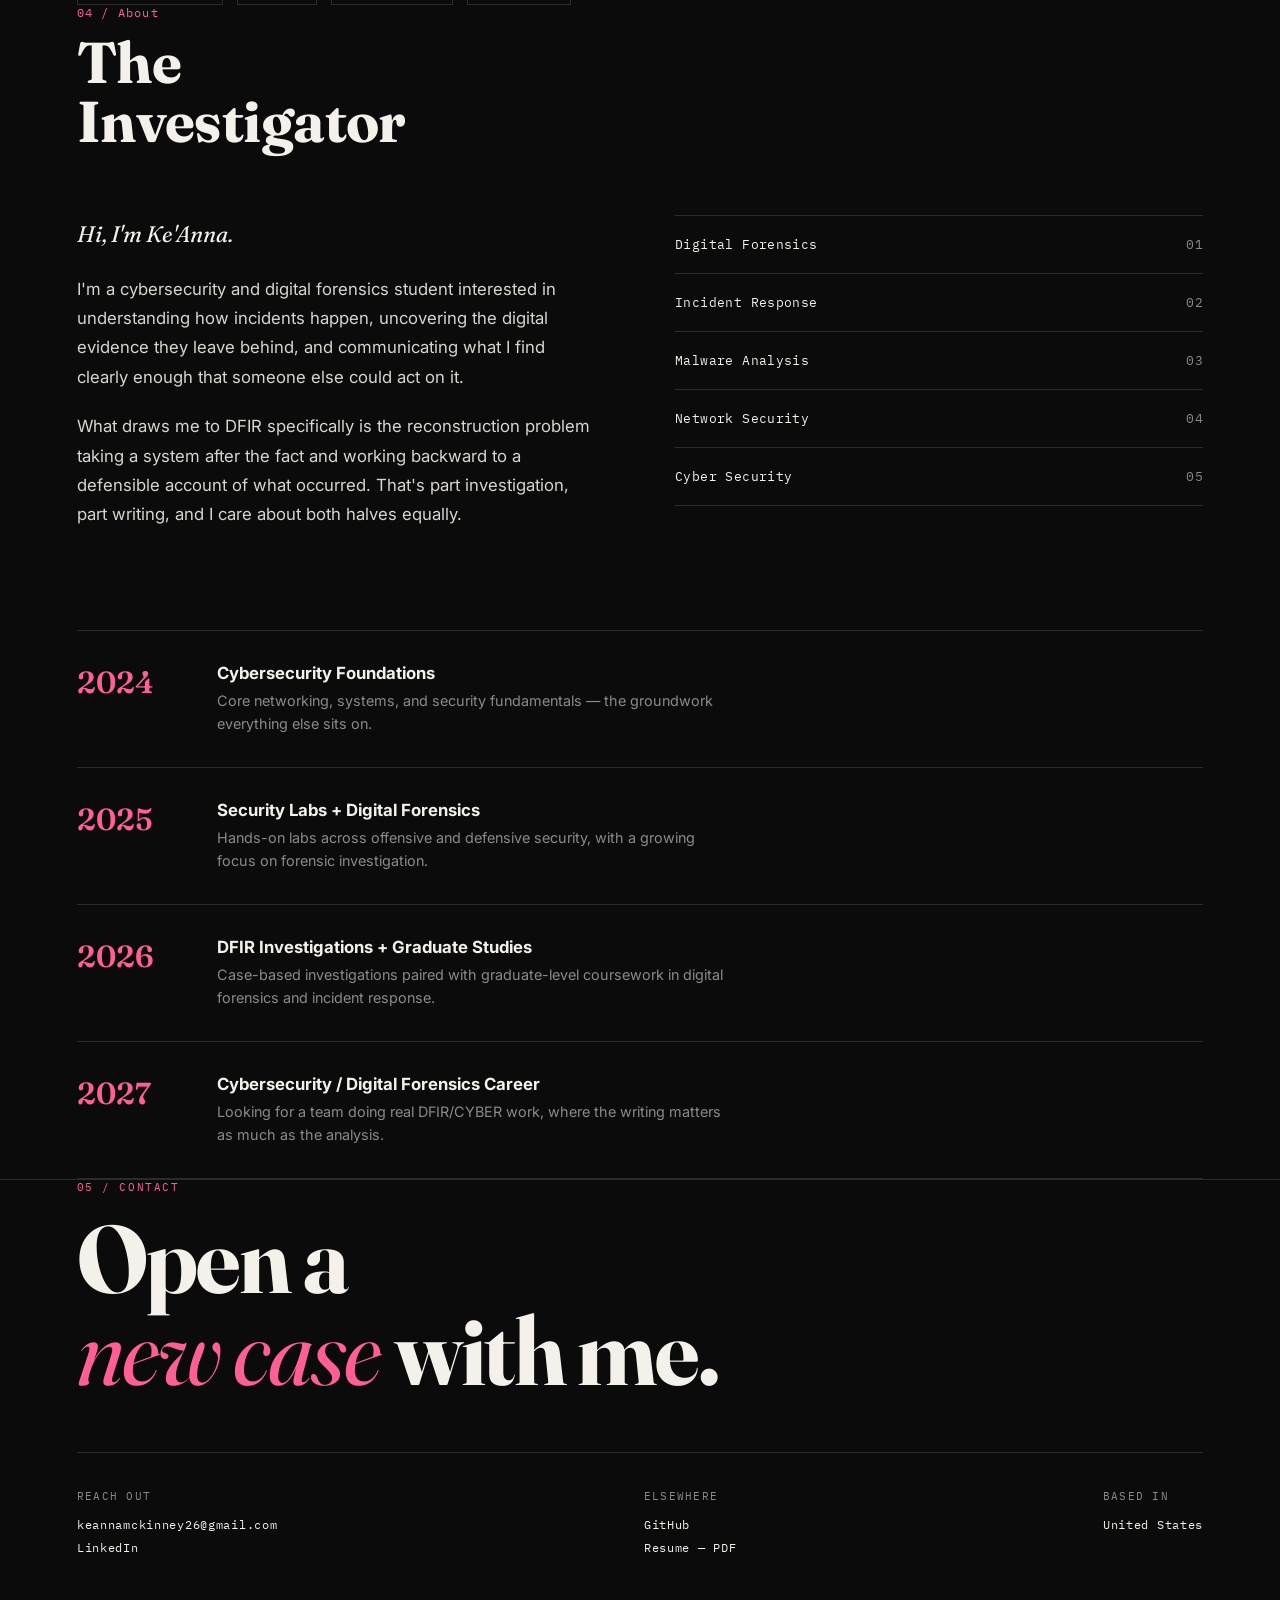
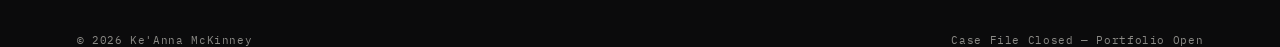
==== commit 798acbe1: "More grammar editing" ====
--- a/index.html
+++ b/index.html
@@ -29,7 +29,7 @@
     <div>
       <div class="eyebrow">Case No. 2026 — Public Portfolio</div>
       <h1 class="title">Ke'Anna<br>McKinney<em>Investigate.</em></h1>
-      <p class="hero-sub">I investigate security incidents, analyze digital evidence, and document findings through hands-on forensic and cybersecurity work — memory forensics, network analysis, and incident timelines, written up the way an analyst actually thinks through them.</p>
+      <p class="hero-sub">I investigate security incidents, analyze digital evidence, and document findings through hands-on forensic and cybersecurity work; memory forensics, network analysis, and incident timelines, written up the way an analyst actually thinks through them.</p>
       <div class="stamp">Status: Active <span class="pipe">|</span> Focus: DFIR &amp; Incident Response <span class="pipe">|</span> Open to Roles</div>
     </div>
     <div class="hero-side">
@@ -52,7 +52,7 @@
 
 <!-- STATEMENT -->
 <section class="wrap reveal">
-  <p class="statement">Most portfolios say <span class="redact">Digital forensics student with Autopsy experience</span>. I'd rather show you the file itself — the question I started with, what the evidence actually said, and how it changed my mind.</p>
+  <p class="statement">Most portfolios say <span class="redact">Digital forensics student with Autopsy experience</span>. I'd rather show you the file itself the question I started with, what the evidence actually said, and how it changed my mind.</p>
 </section>
 
 <!-- CASE FILES -->
@@ -62,7 +62,7 @@
       <span class="section-num">01 / Case Files</span>
       <h2 class="section-title">Featured<br>Investigations</h2>
     </div>
-    <p class="section-desc">Seven closed cases spanning endpoint forensics, phishing response, healthcare compliance, security hardening, and systems administration — sanitized for public review.</p>
+    <p class="section-desc">Seven closed cases spanning endpoint forensics, phishing response, healthcare compliance, security hardening, and systems administration sanitized for public review.</p>
   </div>
 
   <div class="case-grid reveal">
@@ -213,7 +213,7 @@
       </div>
       <div>
         <div class="r-label">What Changed My Mind</div>
-        <p class="r-text">Its parent process didn't match any expected launch path, and a second process with matching module-load timing pointed to it being the actual mechanism — the first was a decoy.</p>
+        <p class="r-text">Its parent process didn't match any expected launch path, and a second process with matching module-load timing pointed to it being the actual mechanism the first was a decoy.</p>
       </div>
       <div class="r-divider"></div>
       <div style="grid-column:1/-1;">
@@ -231,7 +231,7 @@
       <span class="section-num">03 / Toolkit</span>
       <h2 class="section-title">Tools I Use</h2>
     </div>
-    <p class="section-desc">The tools that show up across the case files above — not a checklist, just what I reach for.</p>
+    <p class="section-desc">The tools that show up across the case files above not a checklist, just what I reach for.</p>
   </div>
   <div class="tool-grid reveal">
     <span class="tool-pill">Autopsy</span>
@@ -261,7 +261,7 @@
   <div class="about-grid reveal">
     <div class="about-text">
       <p>Hi, I'm Ke'Anna.</p>
-      <p>I'm a cybersecurity and digital forensics/cyber security student interested in understanding how incidents happen, uncovering the digital evidence they leave behind, and communicating what I find clearly enough that someone else could act on it.</p>
+      <p>I'm a cybersecurity and digital forensics student interested in understanding how incidents happen, uncovering the digital evidence they leave behind, and communicating what I find clearly enough that someone else could act on it.</p>
       <p>What draws me to DFIR specifically is the reconstruction problem taking a system after the fact and working backward to a defensible account of what occurred. That's part investigation, part writing, and I care about both halves equally.</p>
     </div>
     <div class="focus-list">
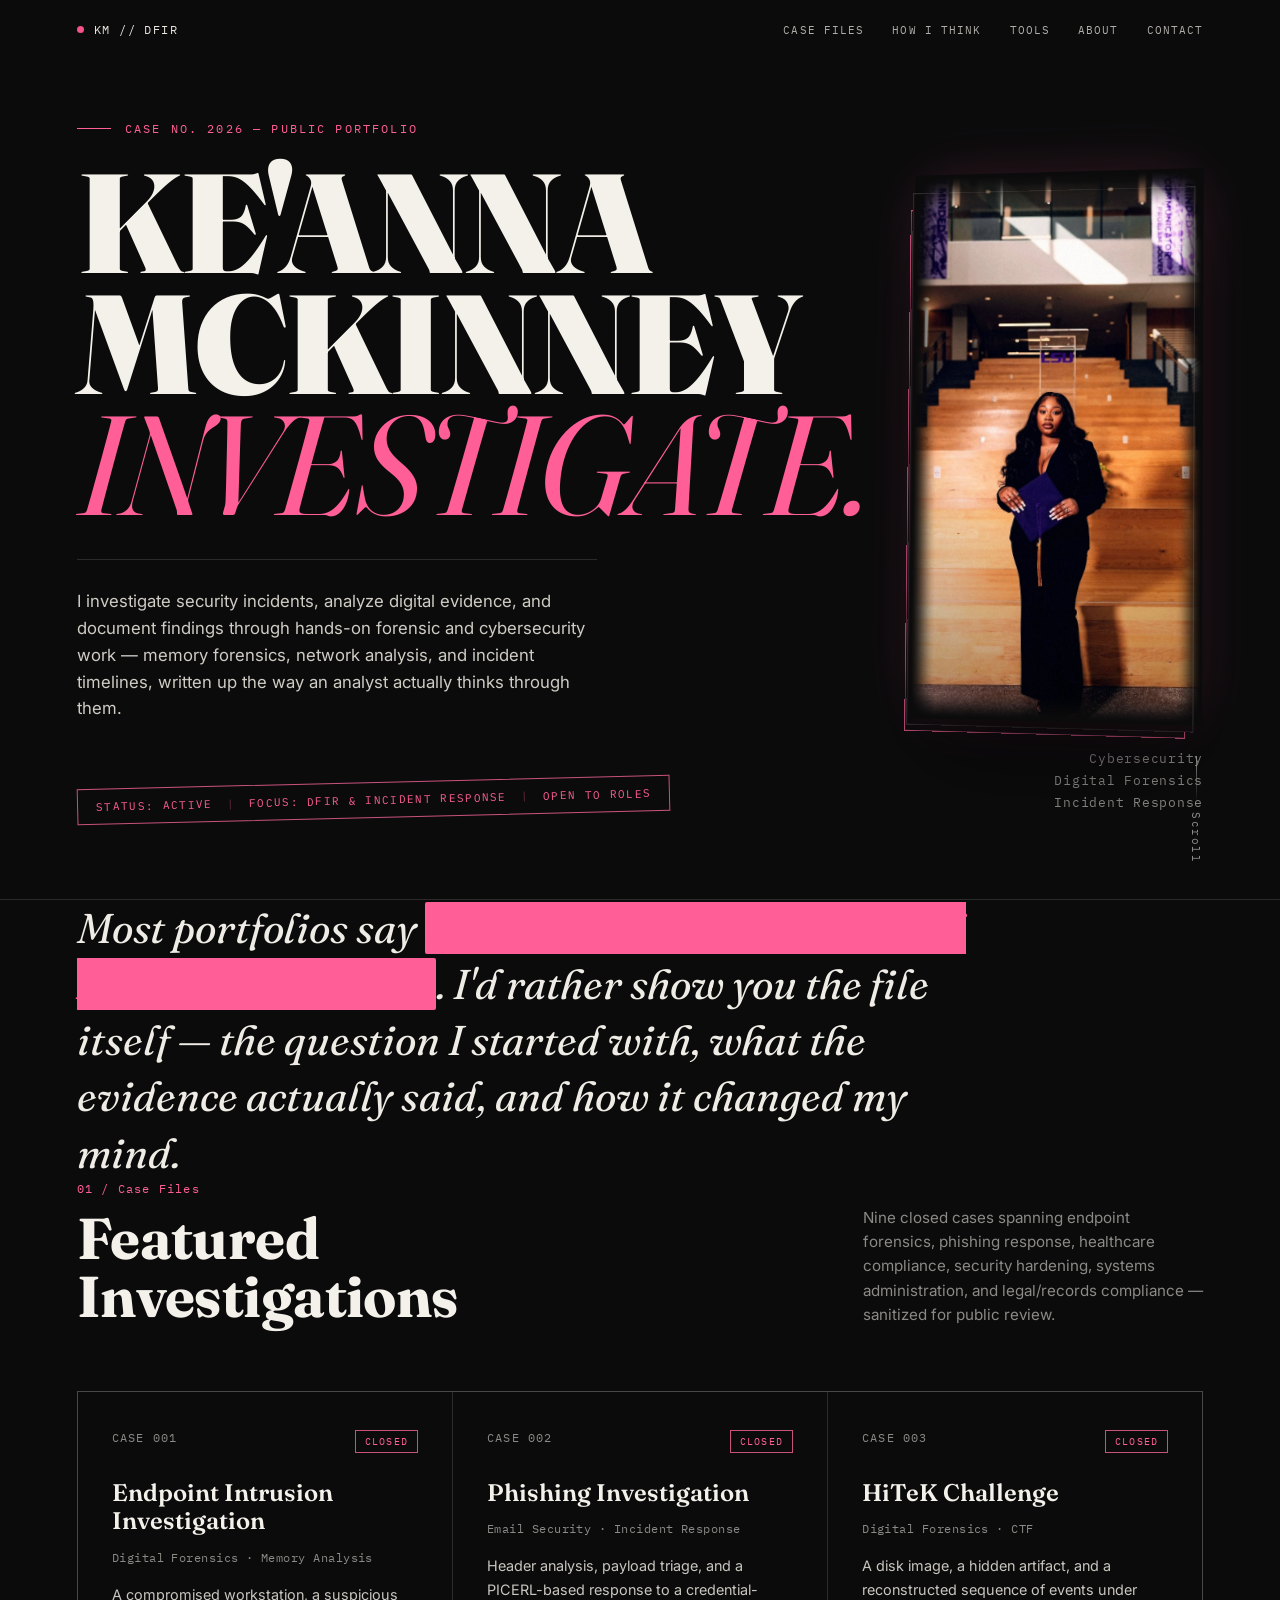
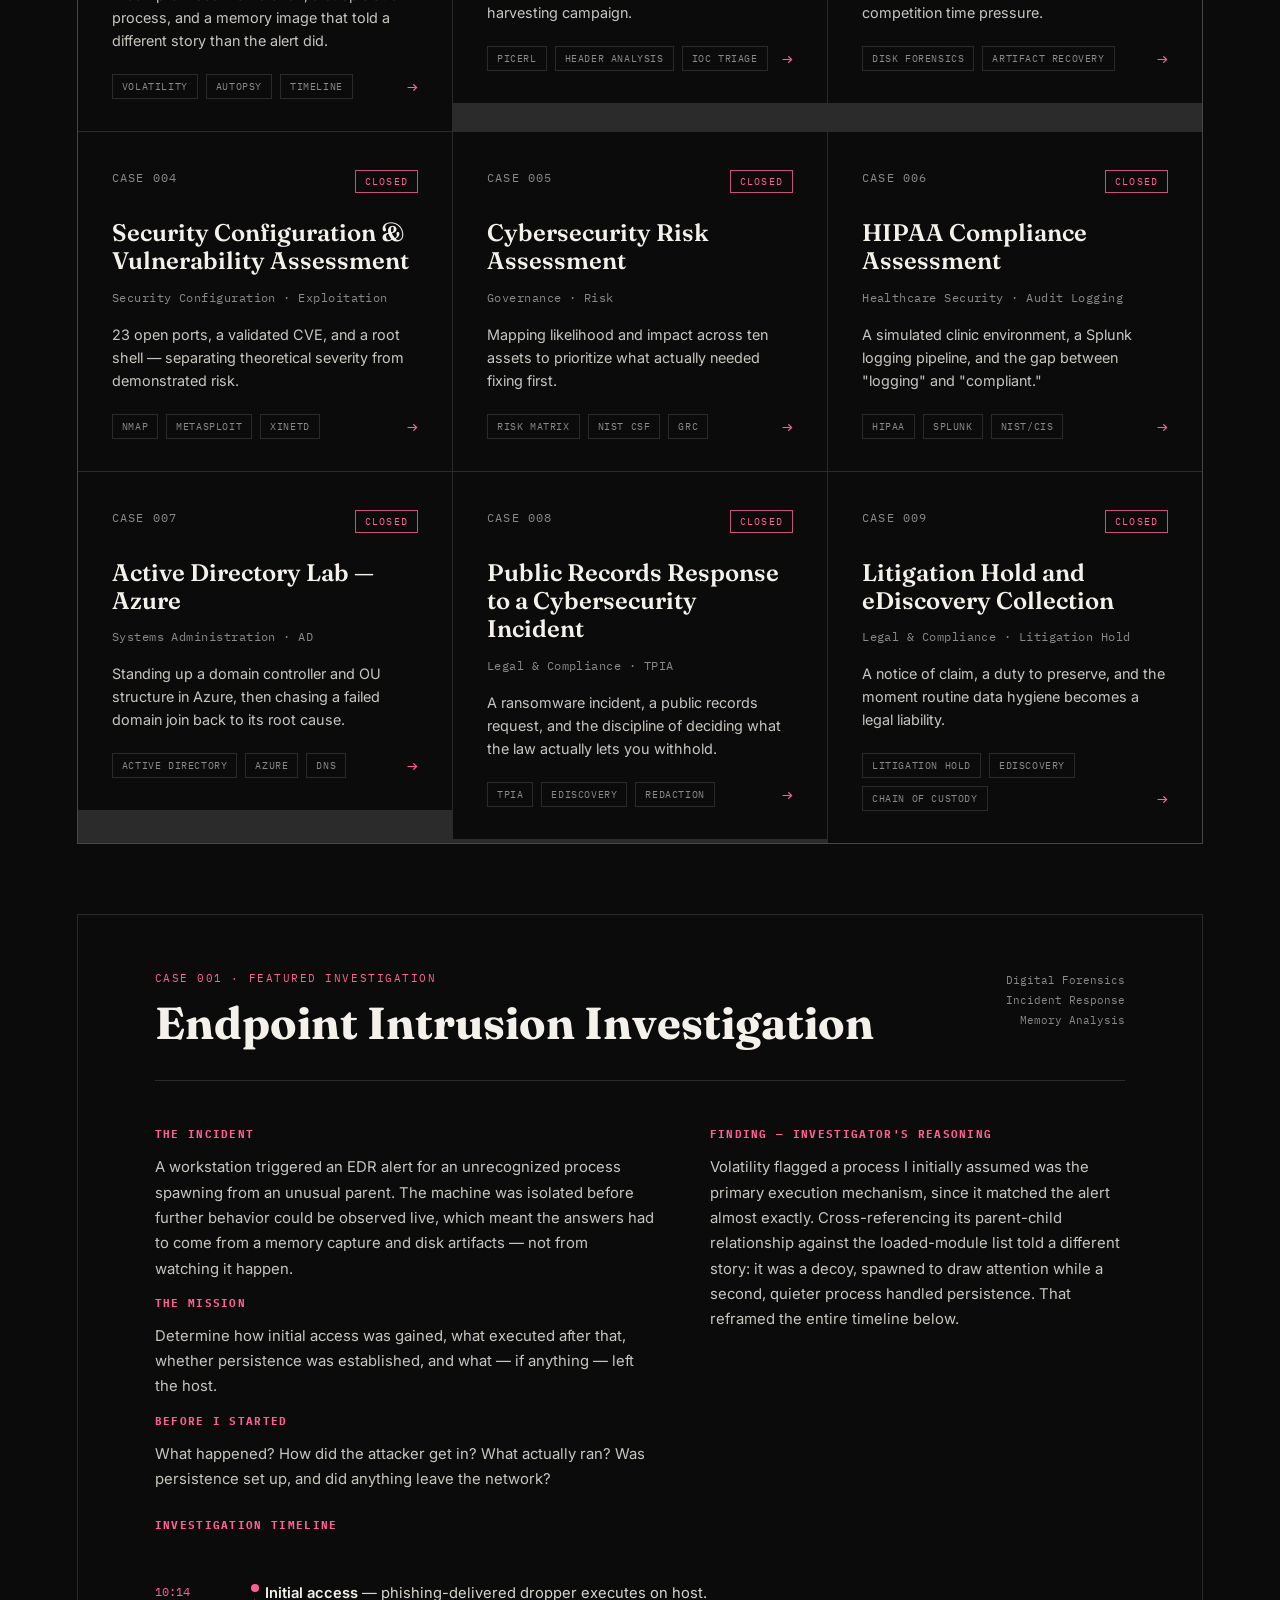
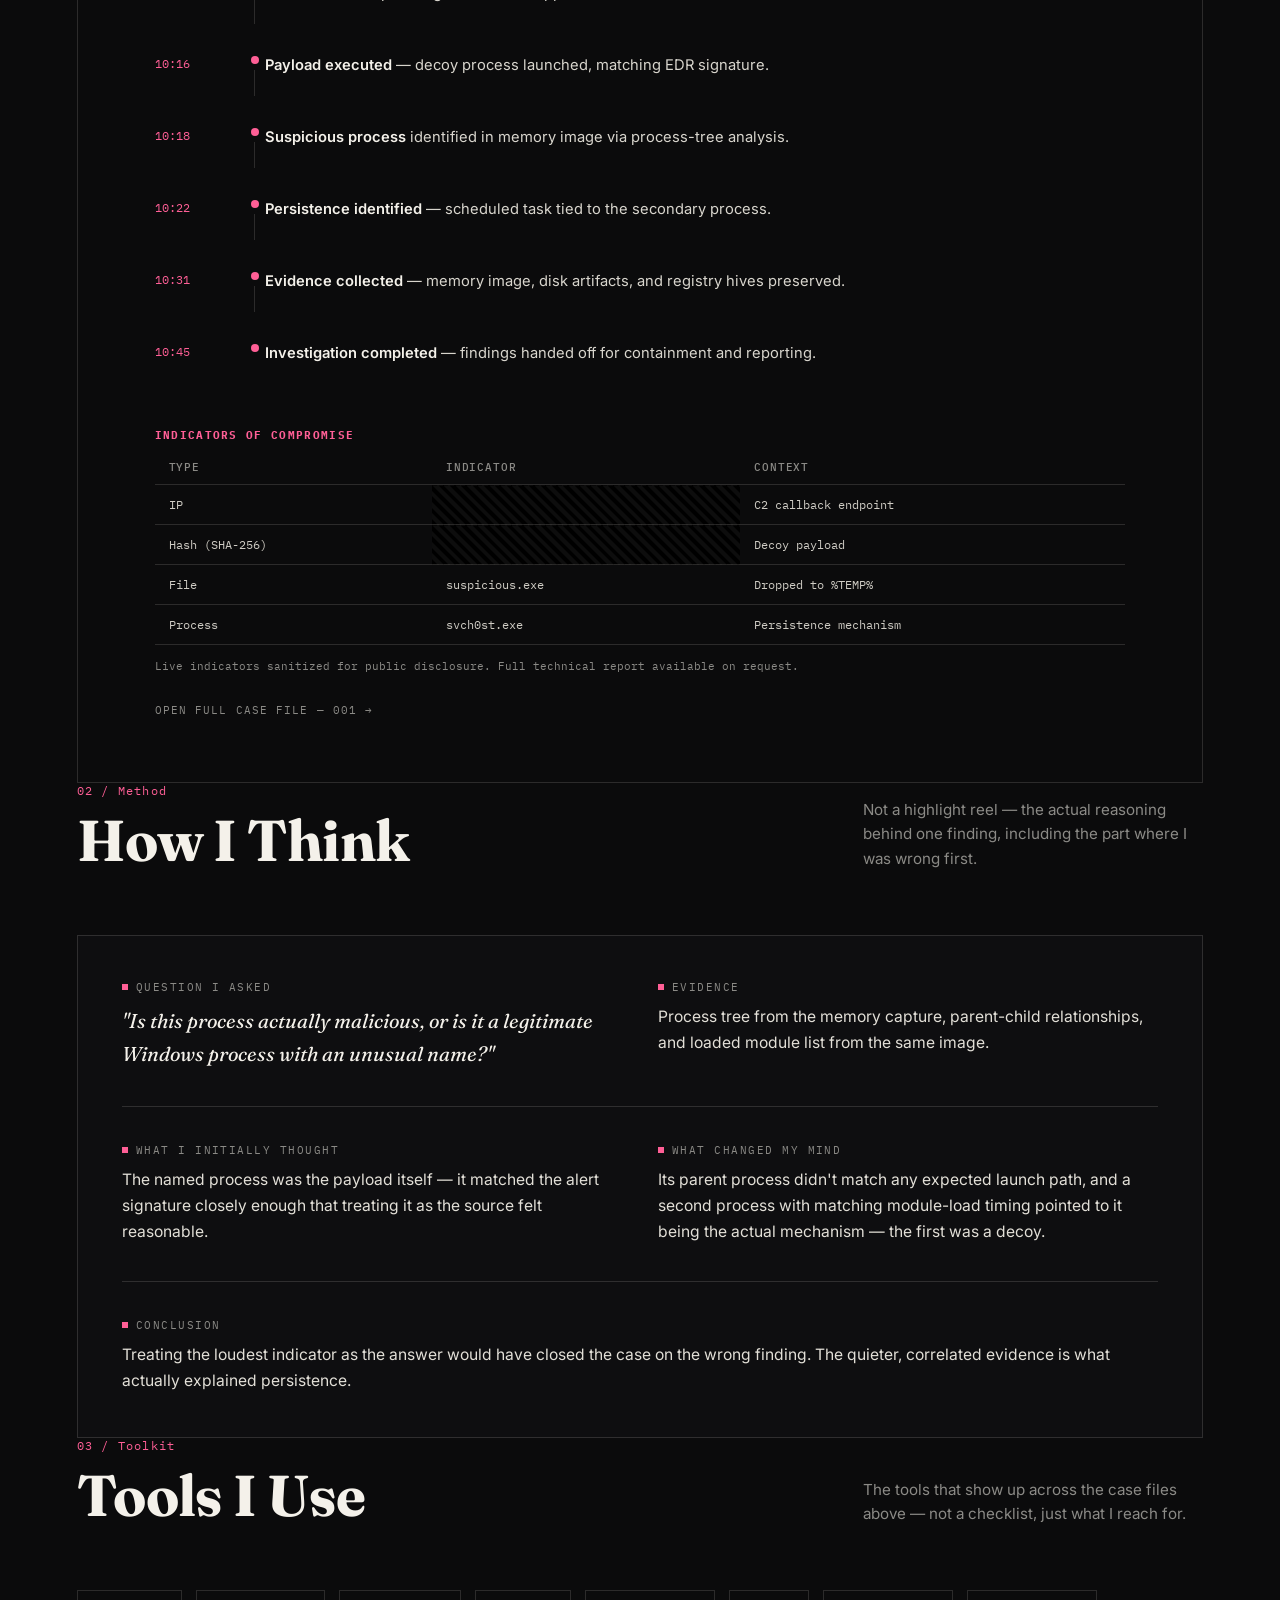
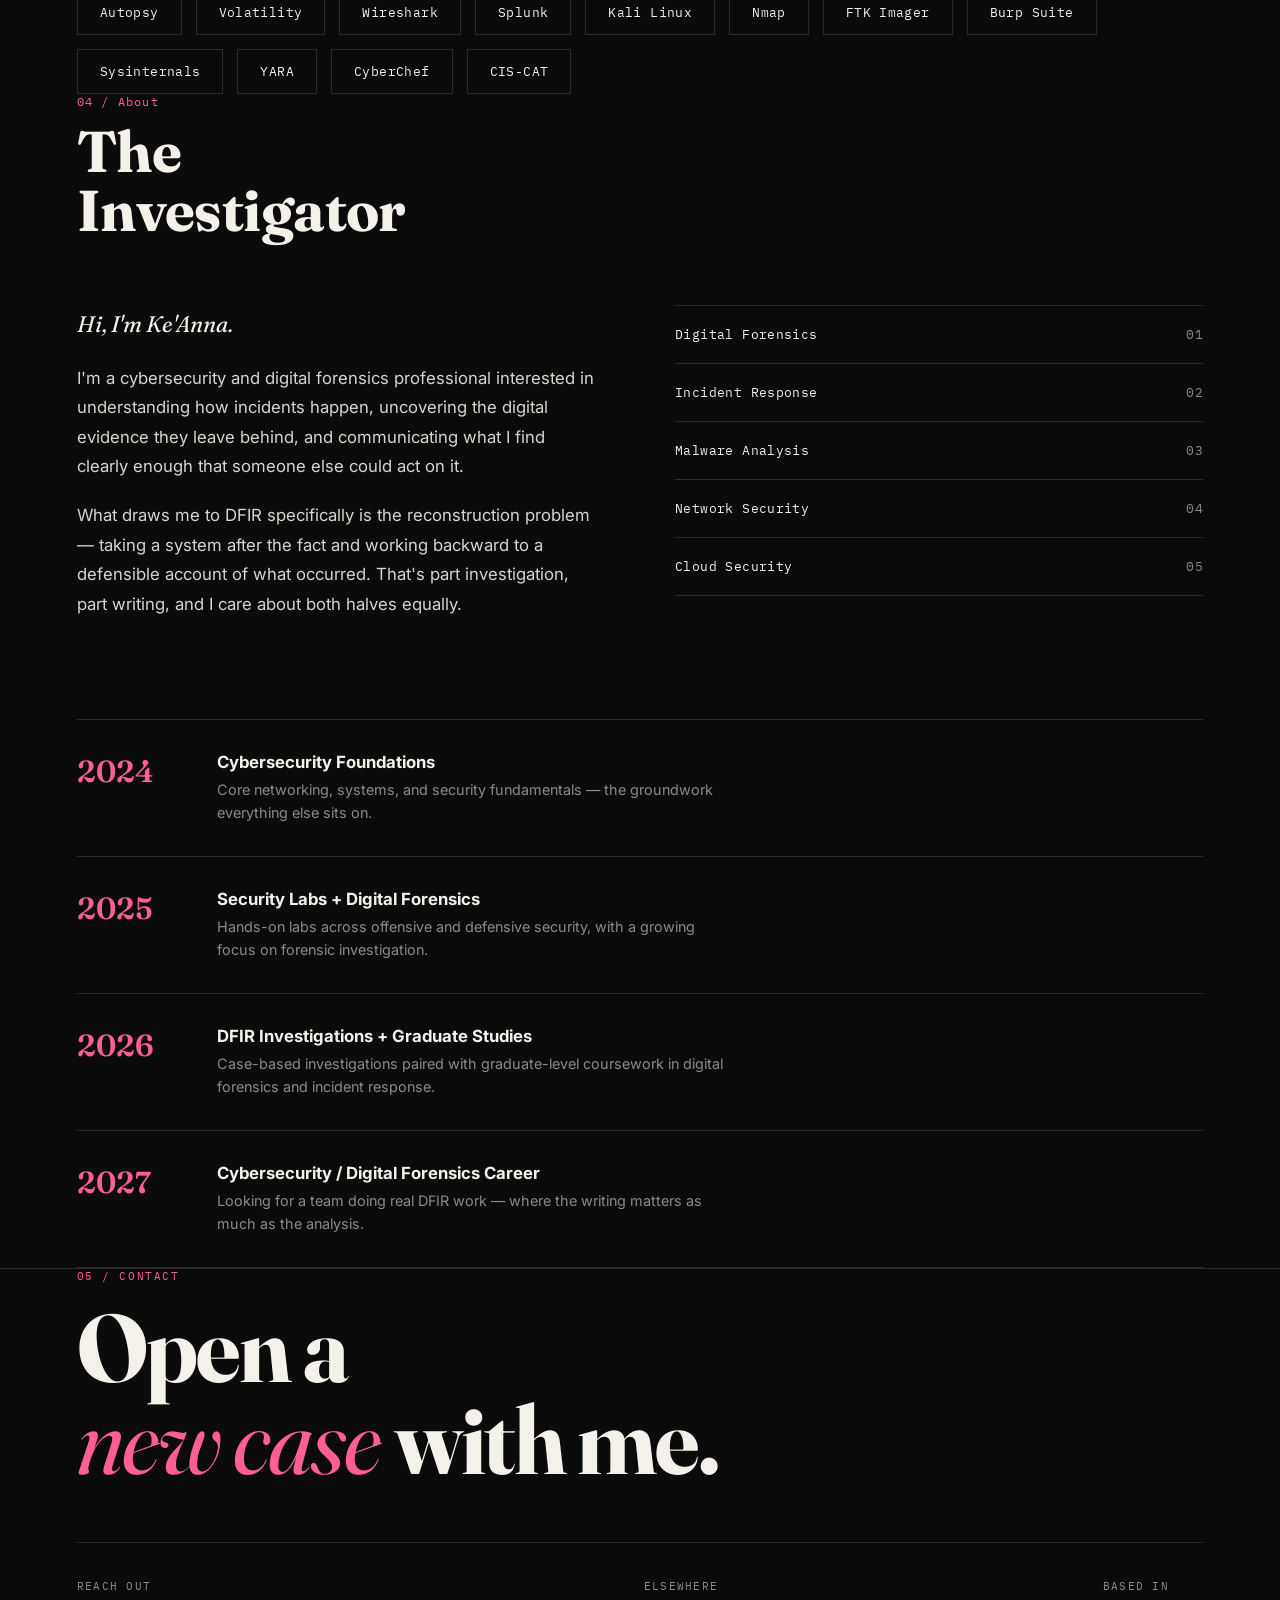
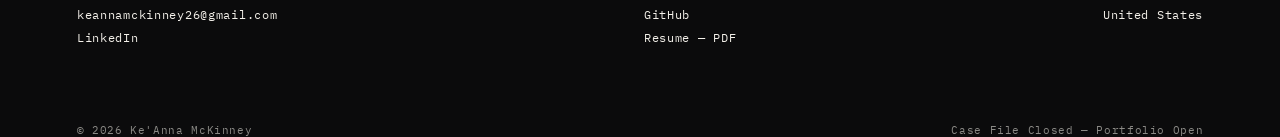
==== commit a7e314fe: "Editing and added a new project" ====
--- a/index.html
+++ b/index.html
@@ -29,7 +29,7 @@
     <div>
       <div class="eyebrow">Case No. 2026 — Public Portfolio</div>
       <h1 class="title">Ke'Anna<br>McKinney<em>Investigate.</em></h1>
-      <p class="hero-sub">I investigate security incidents, analyze digital evidence, and document findings through hands-on forensic and cybersecurity work; memory forensics, network analysis, and incident timelines, written up the way an analyst actually thinks through them.</p>
+      <p class="hero-sub">I investigate security incidents, analyze digital evidence, and document findings through hands-on forensic and cybersecurity work — memory forensics, network analysis, and incident timelines, written up the way an analyst actually thinks through them.</p>
       <div class="stamp">Status: Active <span class="pipe">|</span> Focus: DFIR &amp; Incident Response <span class="pipe">|</span> Open to Roles</div>
     </div>
     <div class="hero-side">
@@ -52,7 +52,7 @@
 
 <!-- STATEMENT -->
 <section class="wrap reveal">
-  <p class="statement">Most portfolios say <span class="redact">Digital forensics student with Autopsy experience</span>. I'd rather show you the file itself the question I started with, what the evidence actually said, and how it changed my mind.</p>
+  <p class="statement">Most portfolios say <span class="redact">Digital forensics student with Autopsy experience</span>. I'd rather show you the file itself — the question I started with, what the evidence actually said, and how it changed my mind.</p>
 </section>
 
 <!-- CASE FILES -->
@@ -62,13 +62,13 @@
       <span class="section-num">01 / Case Files</span>
       <h2 class="section-title">Featured<br>Investigations</h2>
     </div>
-    <p class="section-desc">Seven closed cases spanning endpoint forensics, phishing response, healthcare compliance, security hardening, and systems administration sanitized for public review.</p>
+    <p class="section-desc">Nine closed cases spanning endpoint forensics, phishing response, healthcare compliance, security hardening, systems administration, and legal/records compliance — sanitized for public review.</p>
   </div>
 
   <div class="case-grid reveal">
     <a class="case-card-link" href="case-001.html">
       <div class="case-card">
-        <div class="case-top"><span class="case-id">CASE 001</span><span class="case-status">Open</span></div>
+        <div class="case-top"><span class="case-id">CASE 001</span><span class="case-status">Closed</span></div>
         <div class="case-title">Endpoint Intrusion Investigation</div>
         <div class="case-focus">Digital Forensics · Memory Analysis</div>
         <p class="case-desc">A compromised workstation, a suspicious process, and a memory image that told a different story than the alert did.</p>
@@ -136,6 +136,26 @@
         <div class="case-arrow">→</div>
       </div>
     </a>
+    <a class="case-card-link" href="case-008.html">
+      <div class="case-card">
+        <div class="case-top"><span class="case-id">CASE 008</span><span class="case-status">Closed</span></div>
+        <div class="case-title">Public Records Response to a Cybersecurity Incident</div>
+        <div class="case-focus">Legal &amp; Compliance · TPIA</div>
+        <p class="case-desc">A ransomware incident, a public records request, and the discipline of deciding what the law actually lets you withhold.</p>
+        <div class="case-tags"><span>TPIA</span><span>eDiscovery</span><span>Redaction</span></div>
+        <div class="case-arrow">→</div>
+      </div>
+    </a>
+    <a class="case-card-link" href="case-009.html">
+      <div class="case-card">
+        <div class="case-top"><span class="case-id">CASE 009</span><span class="case-status">Closed</span></div>
+        <div class="case-title">Litigation Hold and eDiscovery Collection</div>
+        <div class="case-focus">Legal &amp; Compliance · Litigation Hold</div>
+        <p class="case-desc">A notice of claim, a duty to preserve, and the moment routine data hygiene becomes a legal liability.</p>
+        <div class="case-tags"><span>Litigation Hold</span><span>eDiscovery</span><span>Chain of Custody</span></div>
+        <div class="case-arrow">→</div>
+      </div>
+    </a>
   </div>
 
   <!-- FEATURED CASE STUDY -->
@@ -151,9 +171,9 @@
     <div class="feat-cols">
       <div class="feat-block">
         <h4>The Incident</h4>
-        <p>A workstation triggered an EDR alert for an unrecognized process spawning from an unusual parent. The machine was isolated before further behavior could be observed live, which meant the answers had to come from a memory capture and disk artifacts not from watching it happen.</p>
+        <p>A workstation triggered an EDR alert for an unrecognized process spawning from an unusual parent. The machine was isolated before further behavior could be observed live, which meant the answers had to come from a memory capture and disk artifacts — not from watching it happen.</p>
         <h4>The Mission</h4>
-        <p>Determine how initial access was gained, what executed after that, whether persistence was established, and what if anything left the host.</p>
+        <p>Determine how initial access was gained, what executed after that, whether persistence was established, and what — if anything — left the host.</p>
         <h4>Before I Started</h4>
         <p>What happened? How did the attacker get in? What actually ran? Was persistence set up, and did anything leave the network?</p>
       </div>
@@ -193,7 +213,7 @@
       <span class="section-num">02 / Method</span>
       <h2 class="section-title">How I Think</h2>
     </div>
-    <p class="section-desc">Not a highlight reel the actual reasoning behind one finding, including the part where I was wrong first.</p>
+    <p class="section-desc">Not a highlight reel — the actual reasoning behind one finding, including the part where I was wrong first.</p>
   </div>
 
   <div class="reasoning-card reveal">
@@ -209,11 +229,11 @@
       <div class="r-divider"></div>
       <div>
         <div class="r-label">What I Initially Thought</div>
-        <p class="r-text">The named process was the payload itself it matched the alert signature closely enough that treating it as the source felt reasonable.</p>
+        <p class="r-text">The named process was the payload itself — it matched the alert signature closely enough that treating it as the source felt reasonable.</p>
       </div>
       <div>
         <div class="r-label">What Changed My Mind</div>
-        <p class="r-text">Its parent process didn't match any expected launch path, and a second process with matching module-load timing pointed to it being the actual mechanism the first was a decoy.</p>
+        <p class="r-text">Its parent process didn't match any expected launch path, and a second process with matching module-load timing pointed to it being the actual mechanism — the first was a decoy.</p>
       </div>
       <div class="r-divider"></div>
       <div style="grid-column:1/-1;">
@@ -231,7 +251,7 @@
       <span class="section-num">03 / Toolkit</span>
       <h2 class="section-title">Tools I Use</h2>
     </div>
-    <p class="section-desc">The tools that show up across the case files above not a checklist, just what I reach for.</p>
+    <p class="section-desc">The tools that show up across the case files above — not a checklist, just what I reach for.</p>
   </div>
   <div class="tool-grid reveal">
     <span class="tool-pill">Autopsy</span>
@@ -261,15 +281,15 @@
   <div class="about-grid reveal">
     <div class="about-text">
       <p>Hi, I'm Ke'Anna.</p>
-      <p>I'm a cybersecurity and digital forensics student interested in understanding how incidents happen, uncovering the digital evidence they leave behind, and communicating what I find clearly enough that someone else could act on it.</p>
-      <p>What draws me to DFIR specifically is the reconstruction problem taking a system after the fact and working backward to a defensible account of what occurred. That's part investigation, part writing, and I care about both halves equally.</p>
+      <p>I'm a cybersecurity and digital forensics professional interested in understanding how incidents happen, uncovering the digital evidence they leave behind, and communicating what I find clearly enough that someone else could act on it.</p>
+      <p>What draws me to DFIR specifically is the reconstruction problem — taking a system after the fact and working backward to a defensible account of what occurred. That's part investigation, part writing, and I care about both halves equally.</p>
     </div>
     <div class="focus-list">
       <div class="focus-item"><span>Digital Forensics</span><span class="n">01</span></div>
       <div class="focus-item"><span>Incident Response</span><span class="n">02</span></div>
       <div class="focus-item"><span>Malware Analysis</span><span class="n">03</span></div>
       <div class="focus-item"><span>Network Security</span><span class="n">04</span></div>
-      <div class="focus-item"><span>Cyber Security</span><span class="n">05</span></div>
+      <div class="focus-item"><span>Cloud Security</span><span class="n">05</span></div>
     </div>
   </div>
 
@@ -288,7 +308,7 @@
     </div>
     <div class="j-row">
       <span class="j-year">2027</span>
-      <div class="j-body"><b>Cybersecurity / Digital Forensics Career</b><p>Looking for a team doing real DFIR/CYBER work, where the writing matters as much as the analysis.</p></div>
+      <div class="j-body"><b>Cybersecurity / Digital Forensics Career</b><p>Looking for a team doing real DFIR work — where the writing matters as much as the analysis.</p></div>
     </div>
   </div>
 </section>
--- a/styles.css
+++ b/styles.css
@@ -414,3 +414,39 @@
 .shot-row{display:grid;grid-template-columns:1fr 1fr;gap:24px;margin:36px 0;}
 @media(max-width:760px){.shot-row{grid-template-columns:1fr;}}
 .shot-row .shot{margin:0;}
+
+/* ---------- code block (command snippets) ---------- */
+.code-block{
+  background:#0e0e10;border:1px solid var(--line);
+  padding:22px 26px;margin:28px 0;overflow-x:auto;
+}
+.code-block pre{
+  font-family:var(--mono);font-size:12.5px;line-height:1.85;color:#d8d5cd;
+  white-space:pre;margin:0;
+}
+.code-block .cmt{color:var(--gray);}
+.code-block .cmd{color:var(--pink);}
+
+/* ---------- artifact matrix / records table (reuses ioc-table look) ---------- */
+.artifact-table{width:100%;border-collapse:collapse;font-family:var(--mono);font-size:12px;margin-top:8px;}
+.artifact-table th{
+  text-align:left;color:var(--gray);text-transform:uppercase;letter-spacing:.08em;
+  font-weight:500;padding:10px 14px;border-bottom:1px solid var(--line);font-size:10.5px;
+}
+.artifact-table td{padding:12px 14px;border-bottom:1px solid var(--line);color:#cfccc4;vertical-align:top;}
+.artifact-table td.key{color:var(--pink);font-size:11.5px;}
+.artifact-table a.dl{
+  color:var(--paper);border:1px solid var(--line);padding:5px 11px;
+  font-size:10.5px;letter-spacing:.04em;text-transform:uppercase;white-space:nowrap;
+  transition:.2s;display:inline-flex;align-items:center;gap:6px;
+}
+.artifact-table a.dl:hover{border-color:var(--pink);color:var(--pink);}
+.artifact-table a.dl::before{content:'↓';}
+
+/* ---------- remediation checklist ---------- */
+.remediation-list{list-style:none;margin:20px 0 8px;padding:0;}
+.remediation-list li{
+  display:flex;gap:12px;padding:12px 0;border-bottom:1px solid var(--line);
+  font-size:.92rem;color:#d8d5cd;line-height:1.6;
+}
+.remediation-list li::before{content:'✓';color:var(--pink);font-family:var(--mono);flex-shrink:0;}
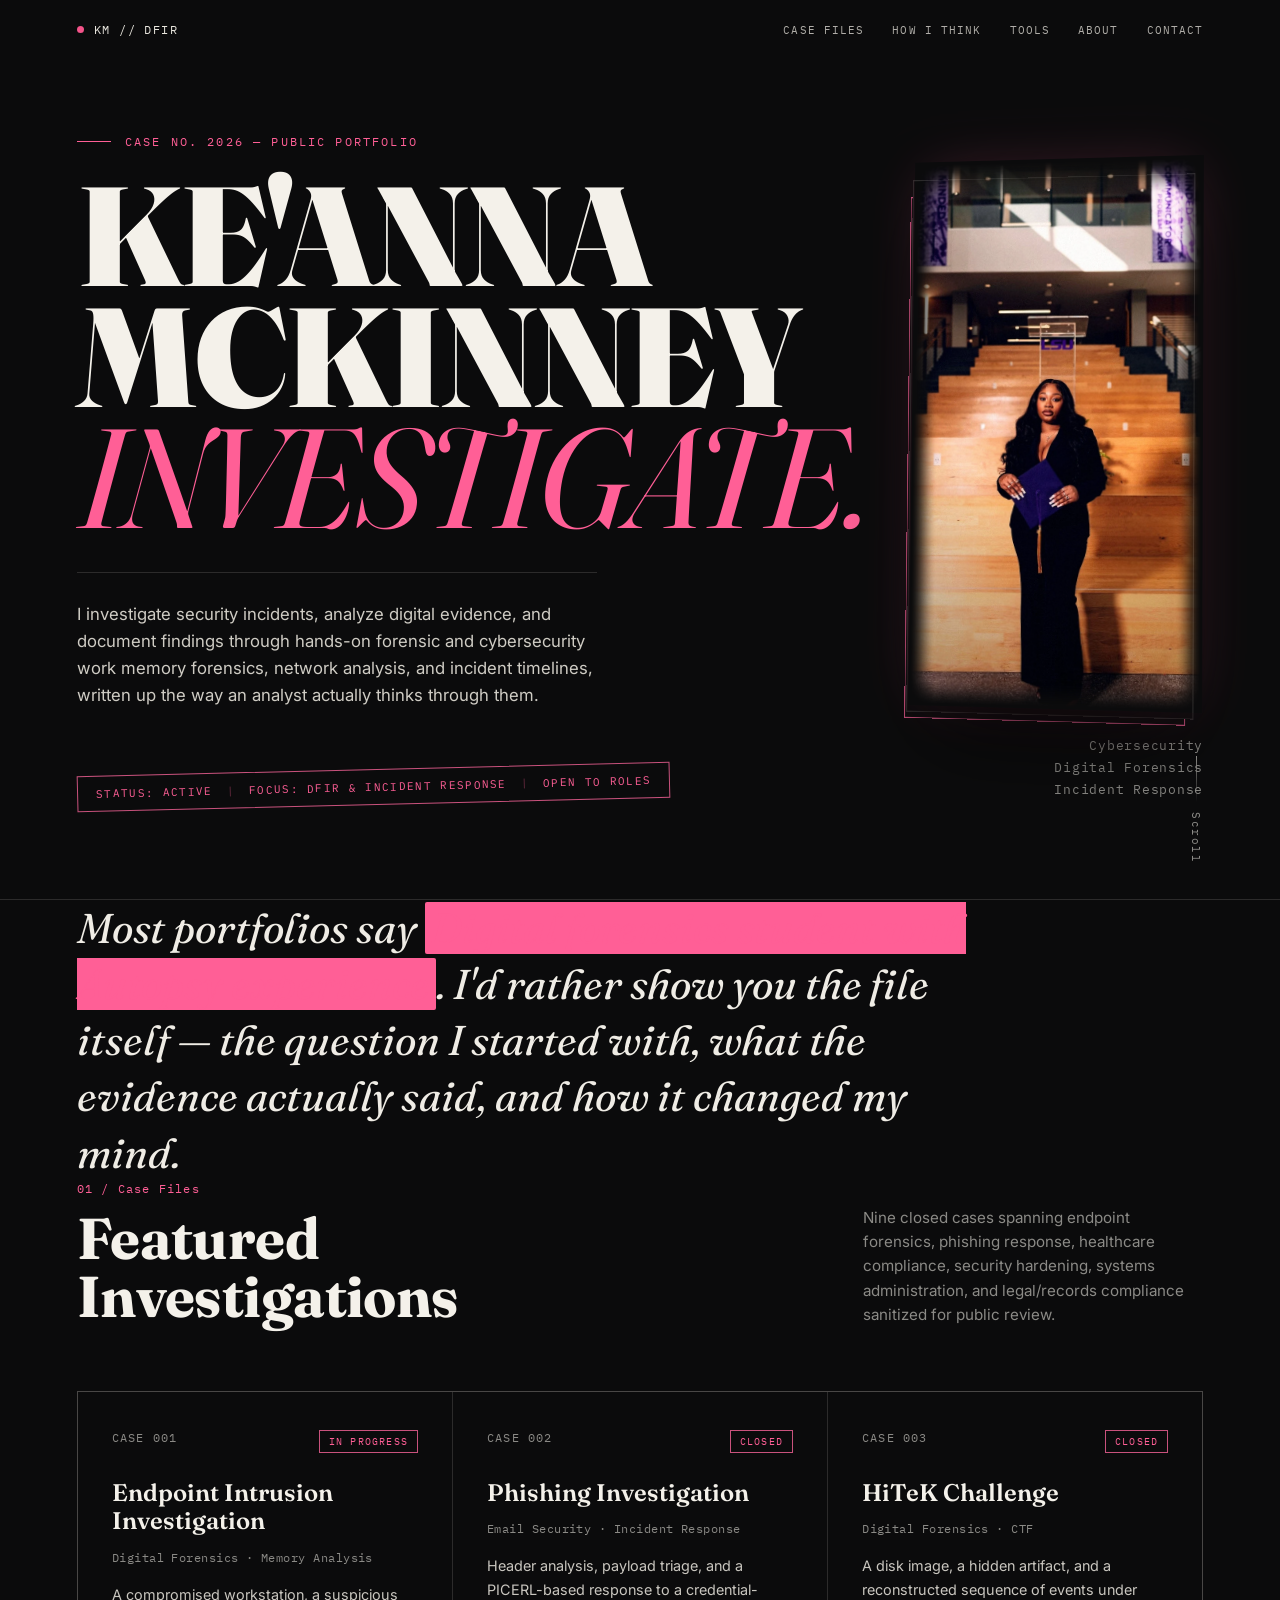
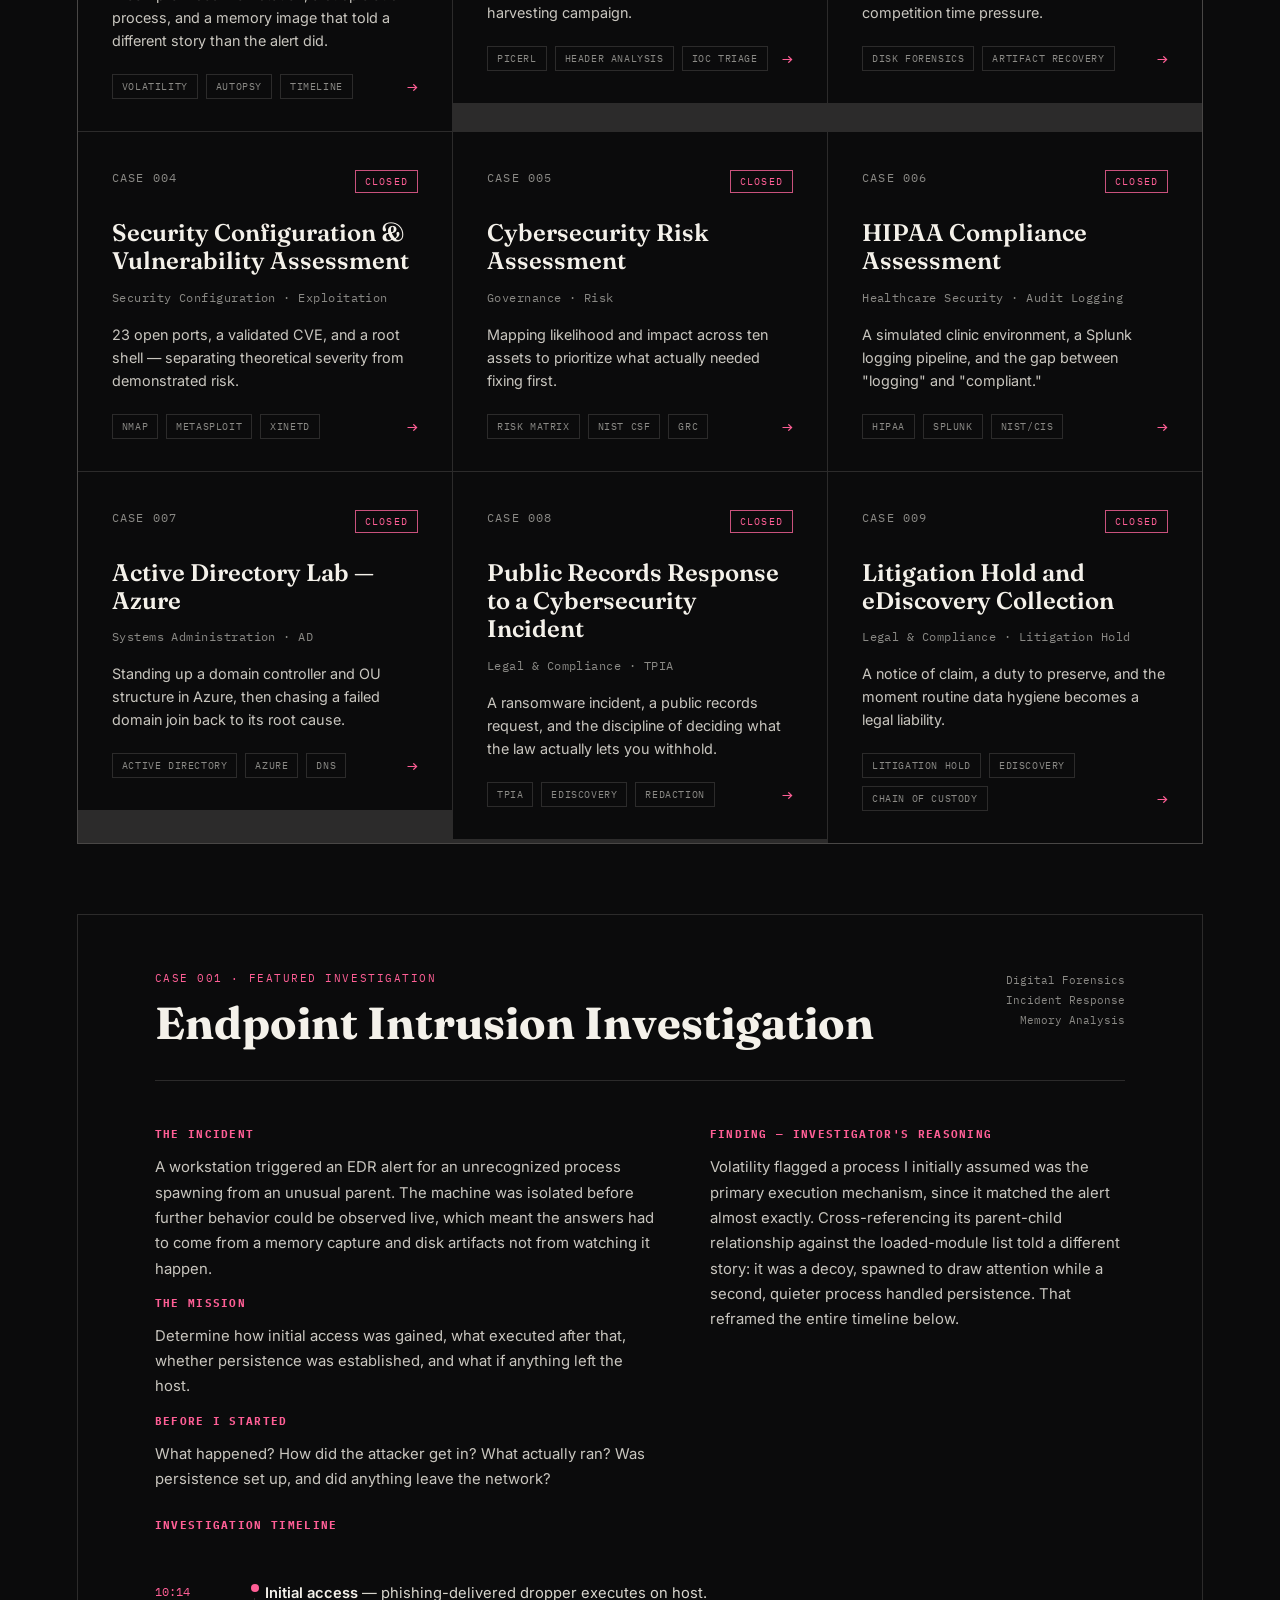
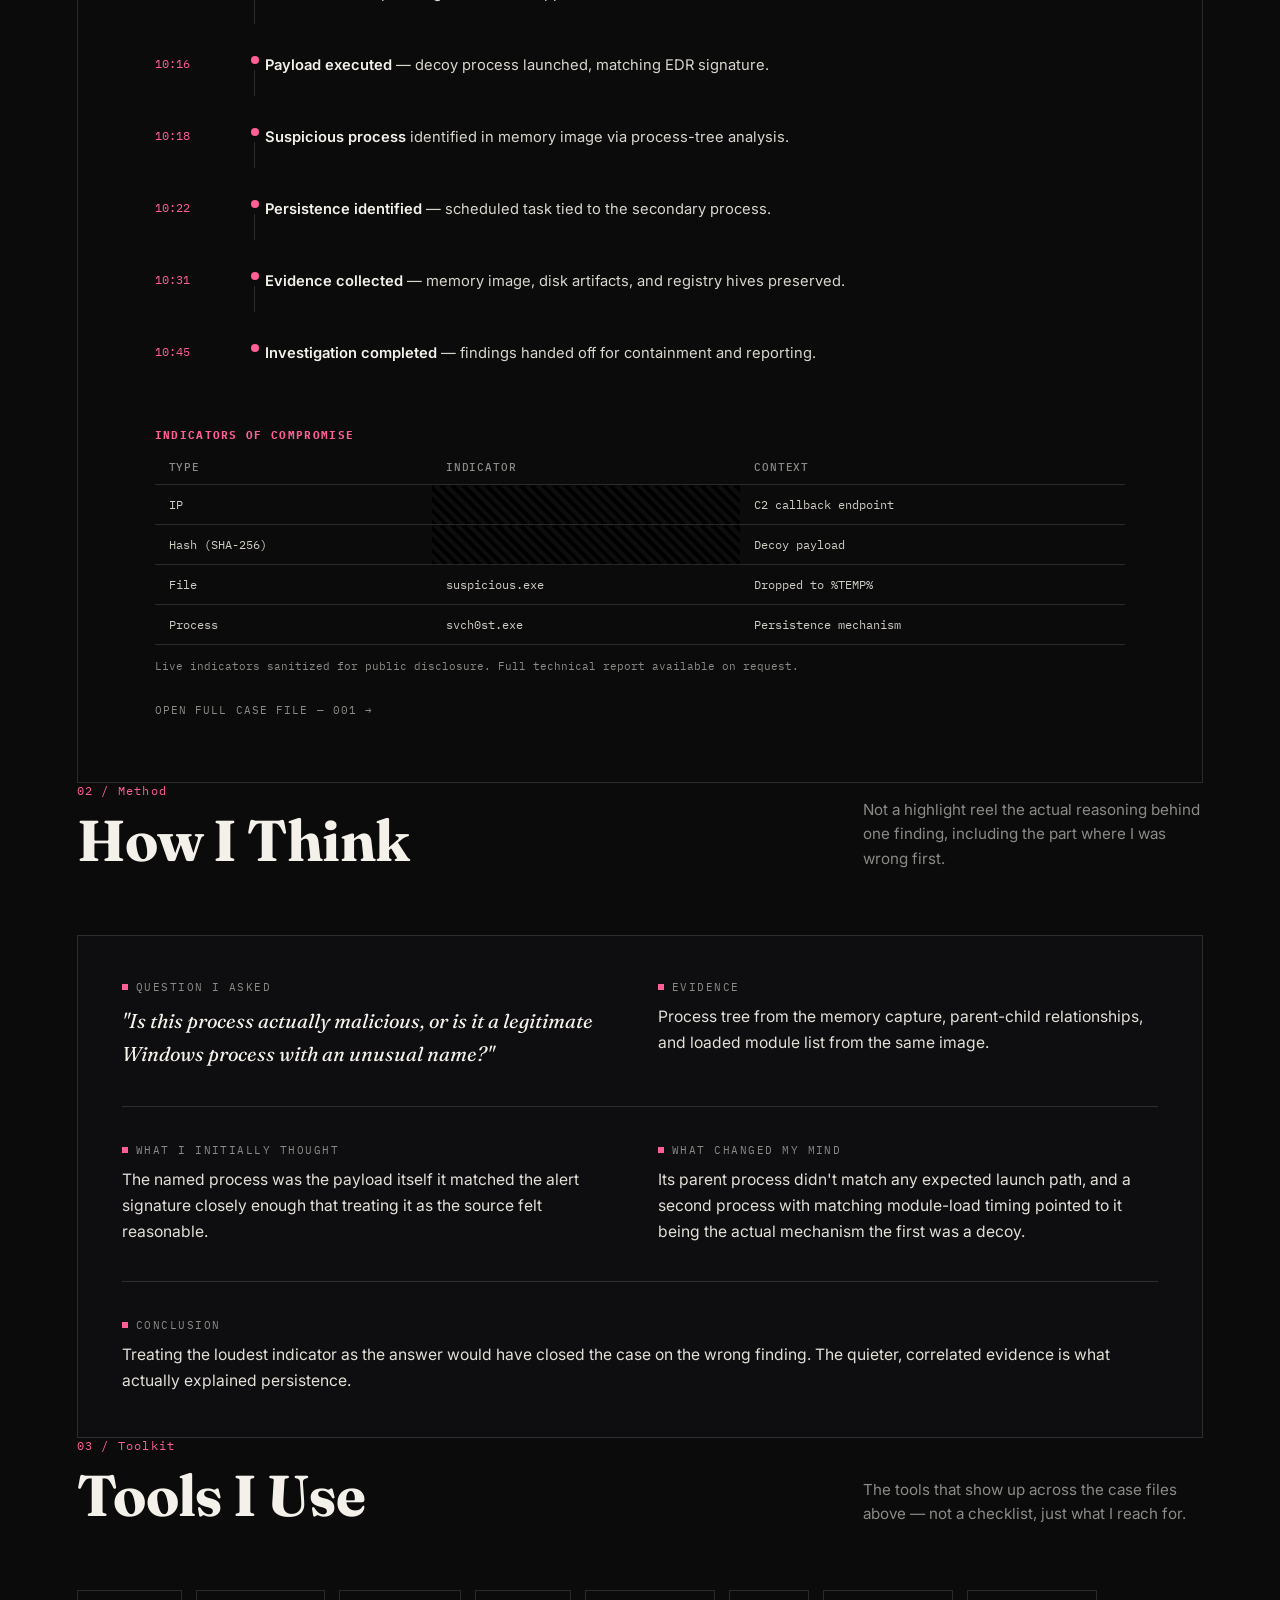
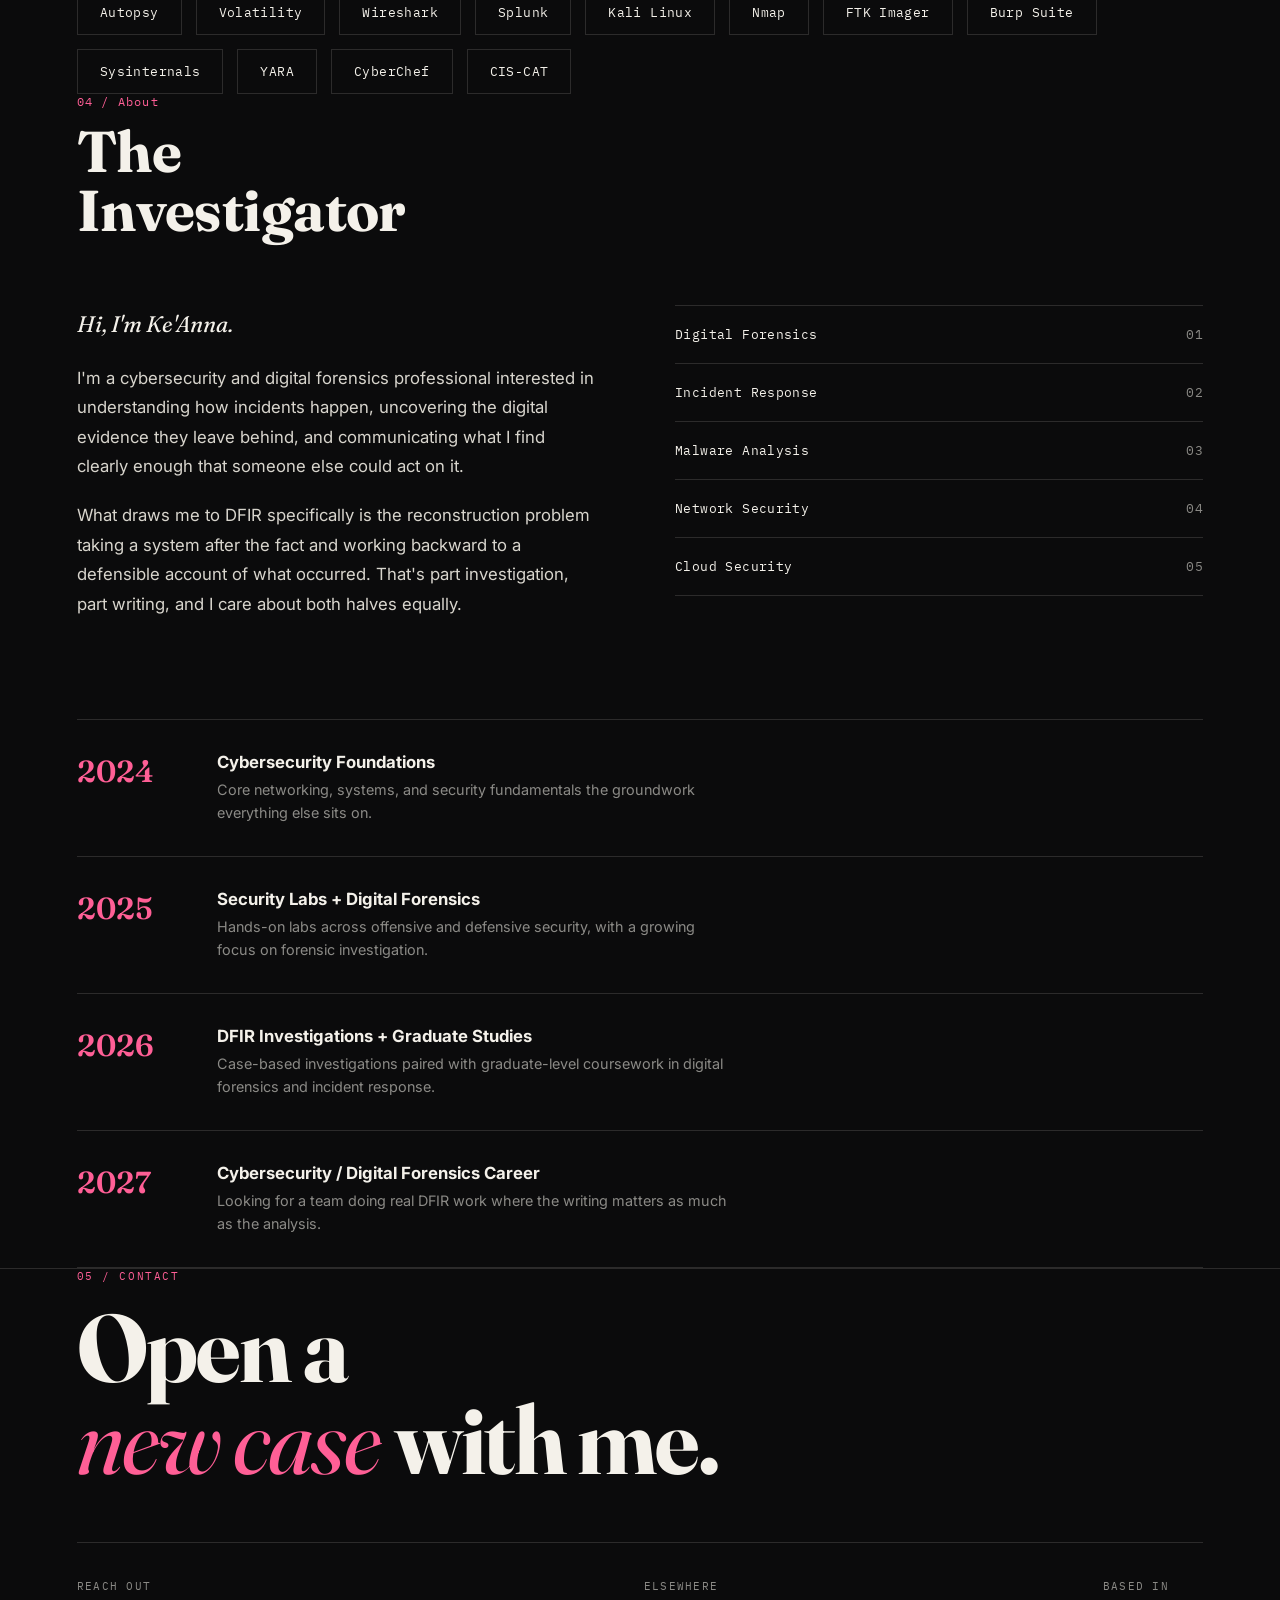
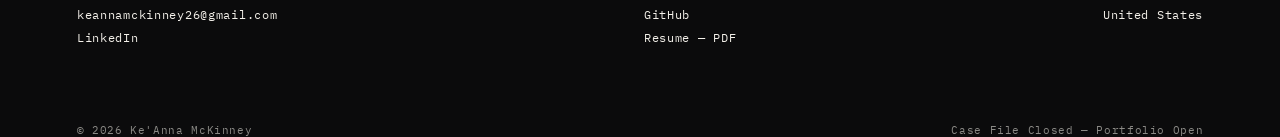
==== commit b9c63fa6: "Editing" ====
--- a/index.html
+++ b/index.html
@@ -29,7 +29,7 @@
     <div>
       <div class="eyebrow">Case No. 2026 — Public Portfolio</div>
       <h1 class="title">Ke'Anna<br>McKinney<em>Investigate.</em></h1>
-      <p class="hero-sub">I investigate security incidents, analyze digital evidence, and document findings through hands-on forensic and cybersecurity work — memory forensics, network analysis, and incident timelines, written up the way an analyst actually thinks through them.</p>
+      <p class="hero-sub">I investigate security incidents, analyze digital evidence, and document findings through hands-on forensic and cybersecurity work memory forensics, network analysis, and incident timelines, written up the way an analyst actually thinks through them.</p>
       <div class="stamp">Status: Active <span class="pipe">|</span> Focus: DFIR &amp; Incident Response <span class="pipe">|</span> Open to Roles</div>
     </div>
     <div class="hero-side">
@@ -62,13 +62,13 @@
       <span class="section-num">01 / Case Files</span>
       <h2 class="section-title">Featured<br>Investigations</h2>
     </div>
-    <p class="section-desc">Nine closed cases spanning endpoint forensics, phishing response, healthcare compliance, security hardening, systems administration, and legal/records compliance — sanitized for public review.</p>
+    <p class="section-desc">Nine closed cases spanning endpoint forensics, phishing response, healthcare compliance, security hardening, systems administration, and legal/records compliance sanitized for public review.</p>
   </div>
 
   <div class="case-grid reveal">
     <a class="case-card-link" href="case-001.html">
       <div class="case-card">
-        <div class="case-top"><span class="case-id">CASE 001</span><span class="case-status">Closed</span></div>
+        <div class="case-top"><span class="case-id">CASE 001</span><span class="case-status">In Progress</span></div>
         <div class="case-title">Endpoint Intrusion Investigation</div>
         <div class="case-focus">Digital Forensics · Memory Analysis</div>
         <p class="case-desc">A compromised workstation, a suspicious process, and a memory image that told a different story than the alert did.</p>
@@ -171,9 +171,9 @@
     <div class="feat-cols">
       <div class="feat-block">
         <h4>The Incident</h4>
-        <p>A workstation triggered an EDR alert for an unrecognized process spawning from an unusual parent. The machine was isolated before further behavior could be observed live, which meant the answers had to come from a memory capture and disk artifacts — not from watching it happen.</p>
+        <p>A workstation triggered an EDR alert for an unrecognized process spawning from an unusual parent. The machine was isolated before further behavior could be observed live, which meant the answers had to come from a memory capture and disk artifacts not from watching it happen.</p>
         <h4>The Mission</h4>
-        <p>Determine how initial access was gained, what executed after that, whether persistence was established, and what — if anything — left the host.</p>
+        <p>Determine how initial access was gained, what executed after that, whether persistence was established, and what if anything left the host.</p>
         <h4>Before I Started</h4>
         <p>What happened? How did the attacker get in? What actually ran? Was persistence set up, and did anything leave the network?</p>
       </div>
@@ -213,7 +213,7 @@
       <span class="section-num">02 / Method</span>
       <h2 class="section-title">How I Think</h2>
     </div>
-    <p class="section-desc">Not a highlight reel — the actual reasoning behind one finding, including the part where I was wrong first.</p>
+    <p class="section-desc">Not a highlight reel the actual reasoning behind one finding, including the part where I was wrong first.</p>
   </div>
 
   <div class="reasoning-card reveal">
@@ -229,11 +229,11 @@
       <div class="r-divider"></div>
       <div>
         <div class="r-label">What I Initially Thought</div>
-        <p class="r-text">The named process was the payload itself — it matched the alert signature closely enough that treating it as the source felt reasonable.</p>
+        <p class="r-text">The named process was the payload itself it matched the alert signature closely enough that treating it as the source felt reasonable.</p>
       </div>
       <div>
         <div class="r-label">What Changed My Mind</div>
-        <p class="r-text">Its parent process didn't match any expected launch path, and a second process with matching module-load timing pointed to it being the actual mechanism — the first was a decoy.</p>
+        <p class="r-text">Its parent process didn't match any expected launch path, and a second process with matching module-load timing pointed to it being the actual mechanism the first was a decoy.</p>
       </div>
       <div class="r-divider"></div>
       <div style="grid-column:1/-1;">
@@ -282,7 +282,7 @@
     <div class="about-text">
       <p>Hi, I'm Ke'Anna.</p>
       <p>I'm a cybersecurity and digital forensics professional interested in understanding how incidents happen, uncovering the digital evidence they leave behind, and communicating what I find clearly enough that someone else could act on it.</p>
-      <p>What draws me to DFIR specifically is the reconstruction problem — taking a system after the fact and working backward to a defensible account of what occurred. That's part investigation, part writing, and I care about both halves equally.</p>
+      <p>What draws me to DFIR specifically is the reconstruction problem taking a system after the fact and working backward to a defensible account of what occurred. That's part investigation, part writing, and I care about both halves equally.</p>
     </div>
     <div class="focus-list">
       <div class="focus-item"><span>Digital Forensics</span><span class="n">01</span></div>
@@ -296,7 +296,7 @@
   <div class="journey reveal" style="margin-top:80px;">
     <div class="j-row">
       <span class="j-year">2024</span>
-      <div class="j-body"><b>Cybersecurity Foundations</b><p>Core networking, systems, and security fundamentals — the groundwork everything else sits on.</p></div>
+      <div class="j-body"><b>Cybersecurity Foundations</b><p>Core networking, systems, and security fundamentals the groundwork everything else sits on.</p></div>
     </div>
     <div class="j-row">
       <span class="j-year">2025</span>
@@ -308,7 +308,7 @@
     </div>
     <div class="j-row">
       <span class="j-year">2027</span>
-      <div class="j-body"><b>Cybersecurity / Digital Forensics Career</b><p>Looking for a team doing real DFIR work — where the writing matters as much as the analysis.</p></div>
+      <div class="j-body"><b>Cybersecurity / Digital Forensics Career</b><p>Looking for a team doing real DFIR work where the writing matters as much as the analysis.</p></div>
     </div>
   </div>
 </section>
